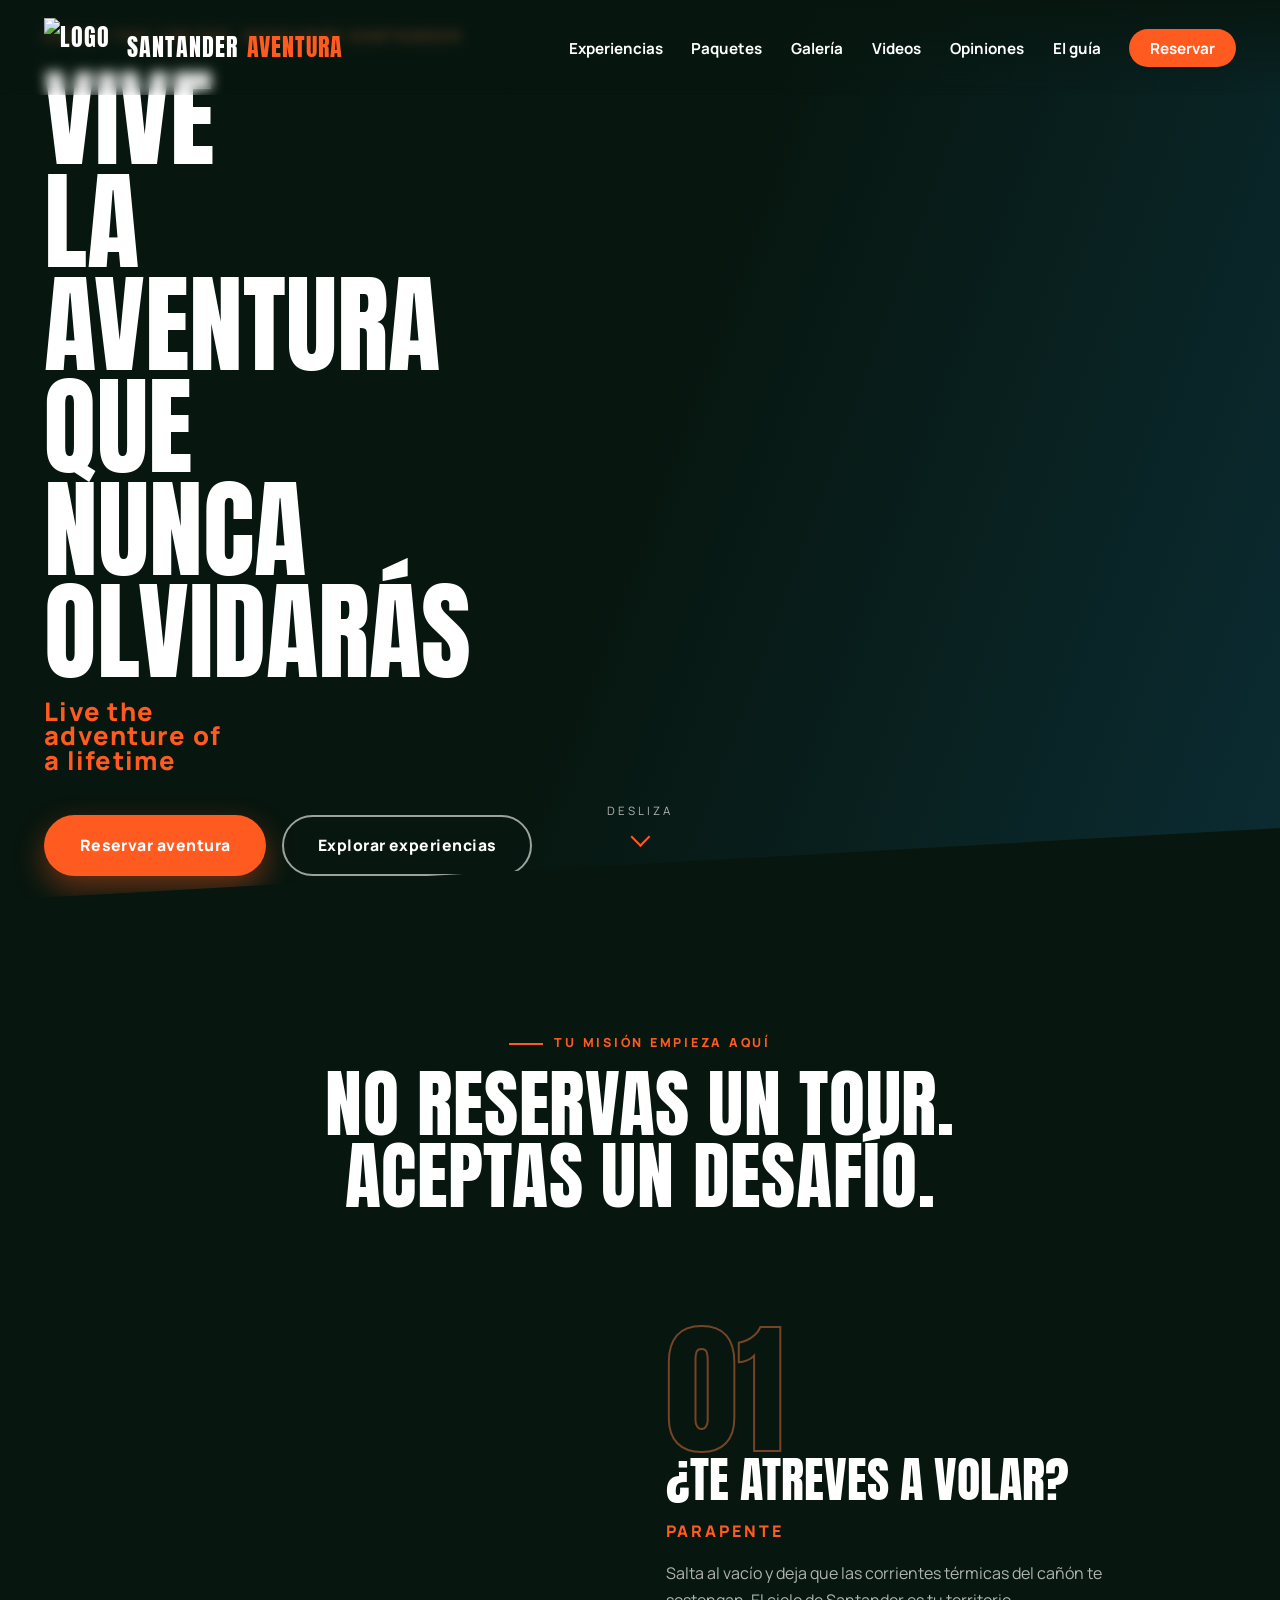
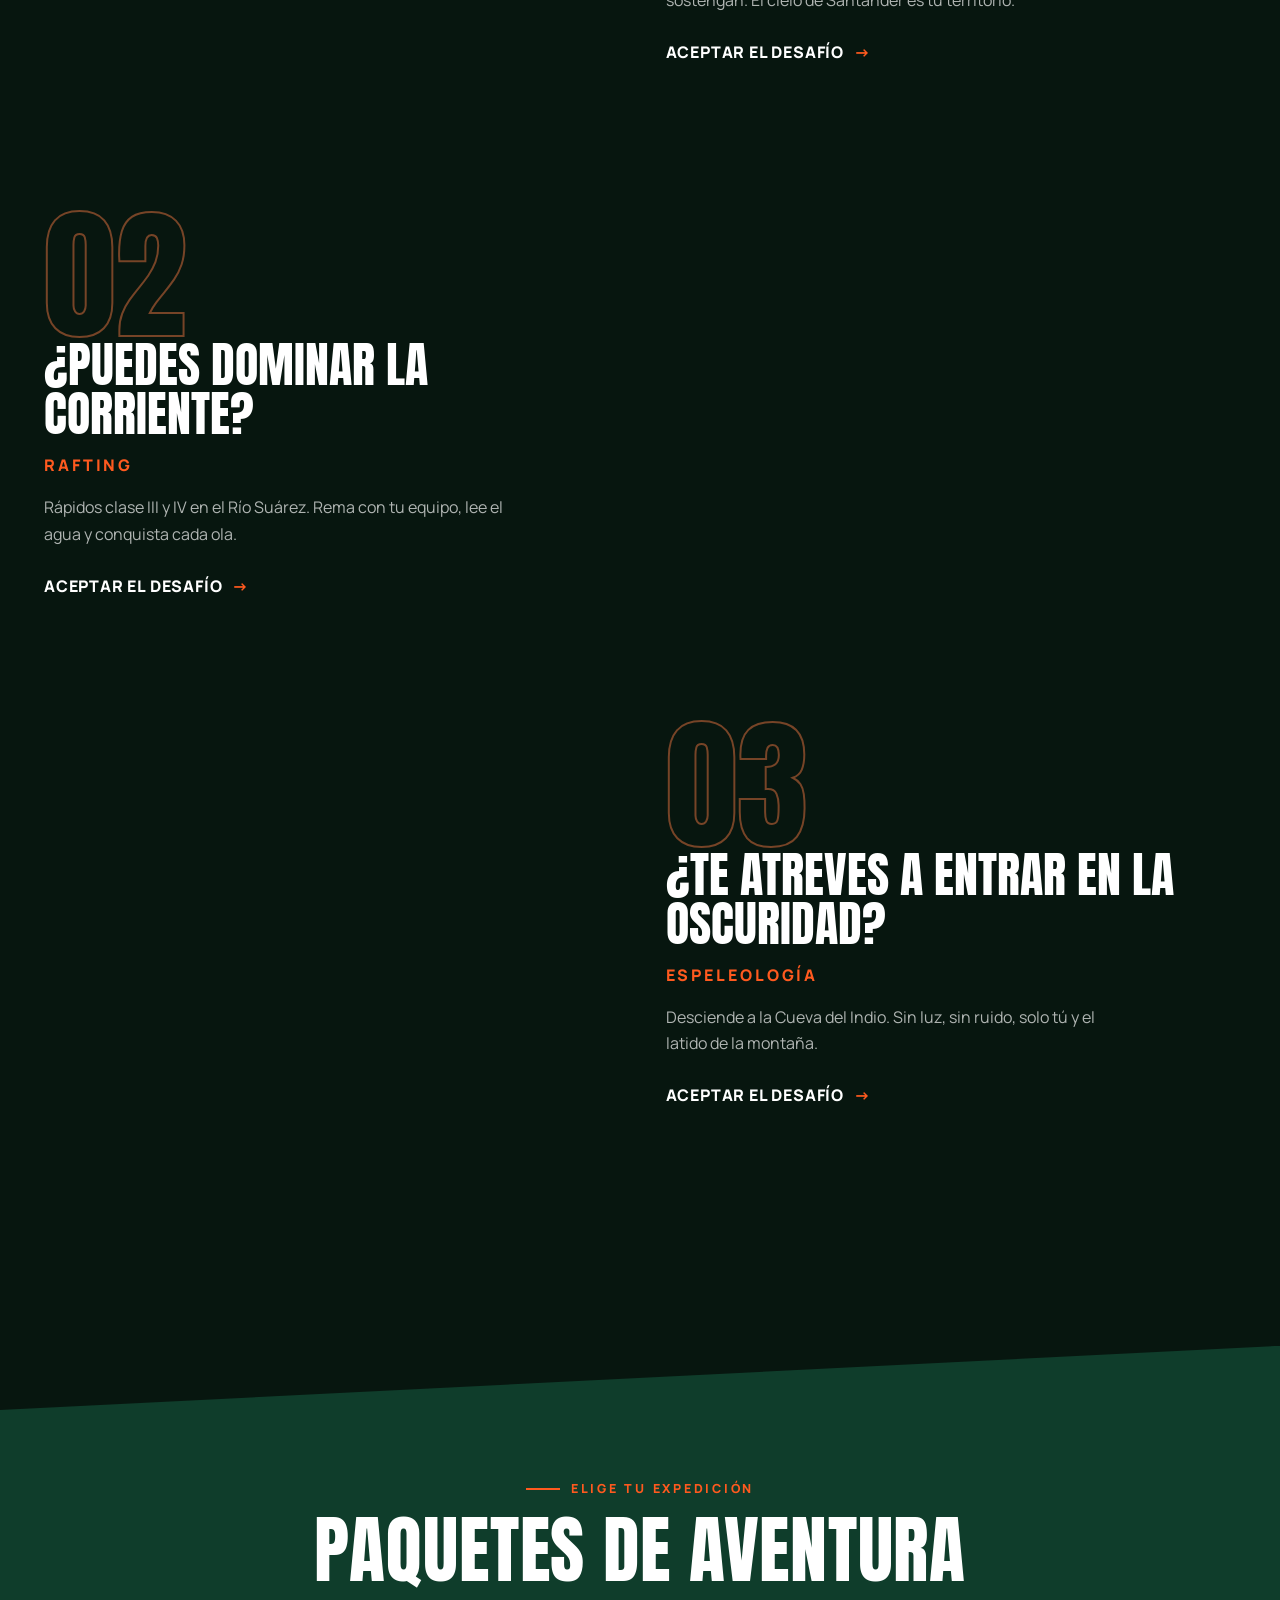
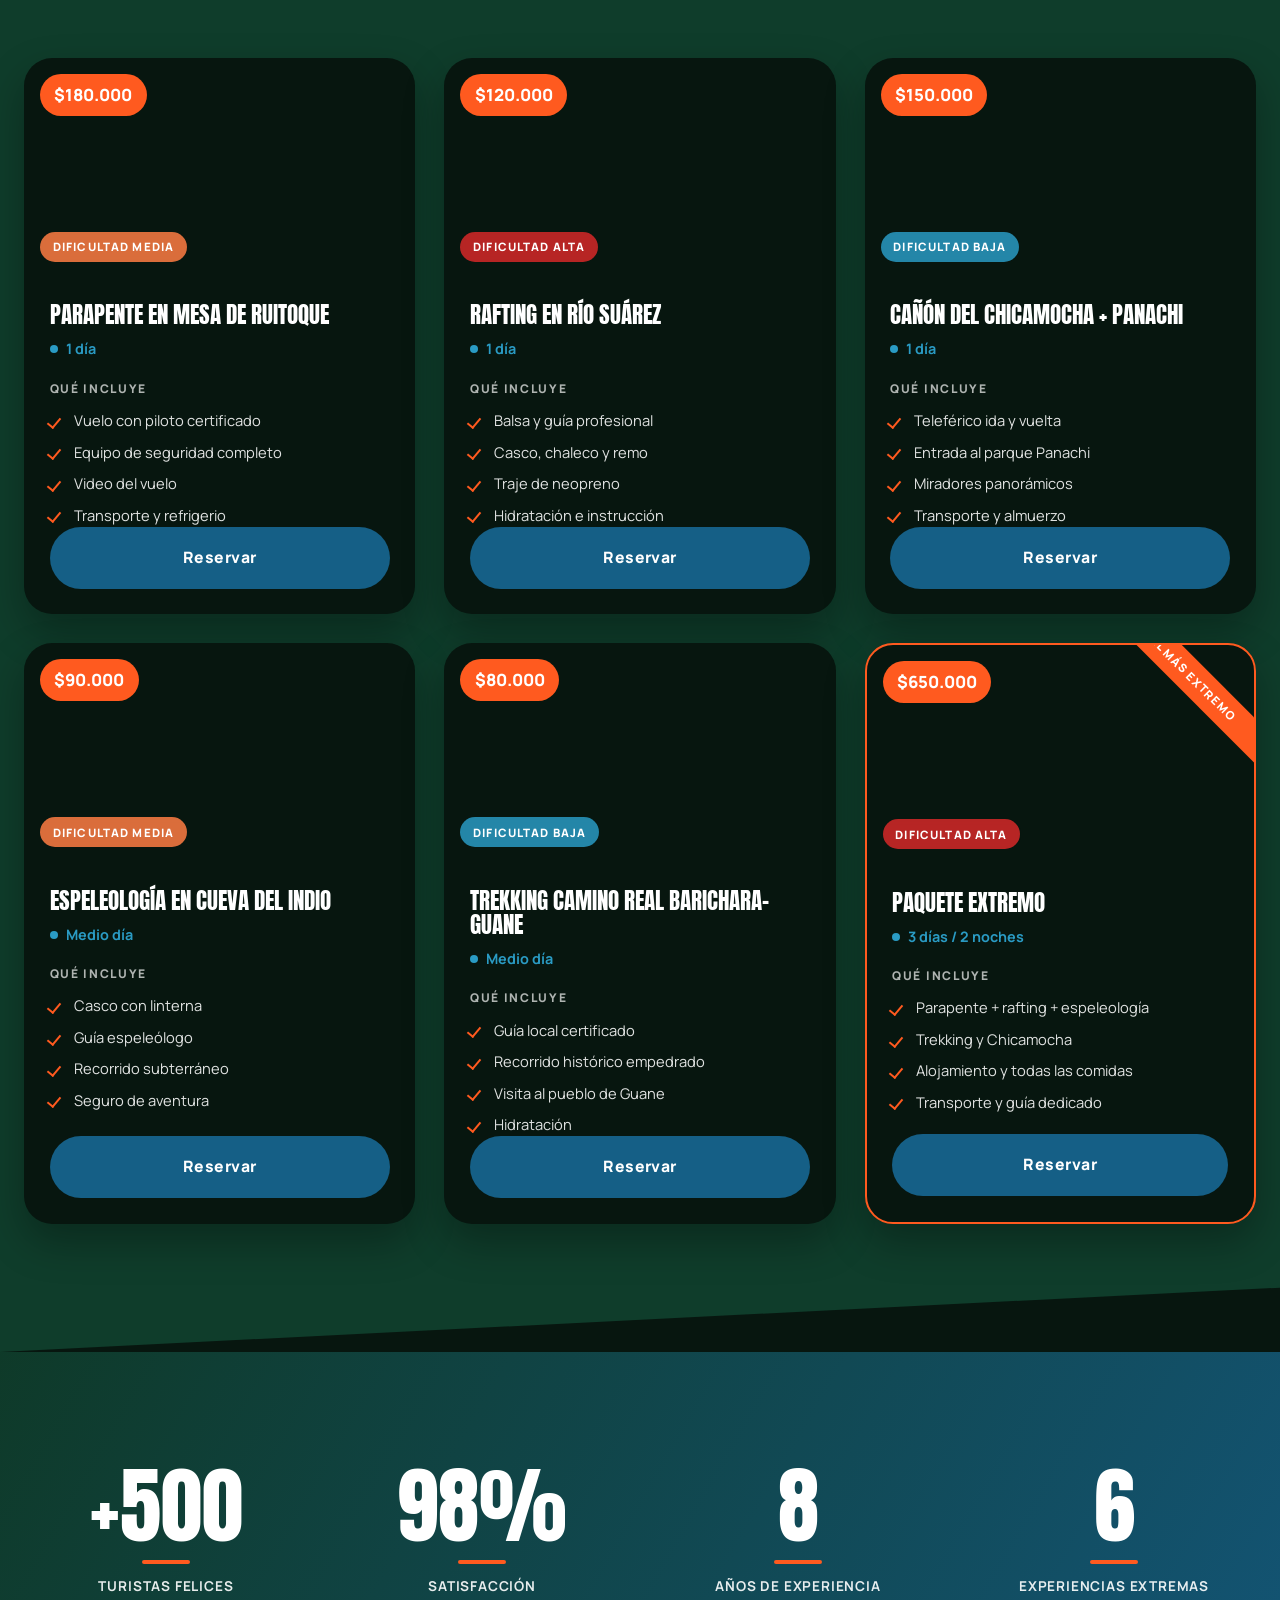
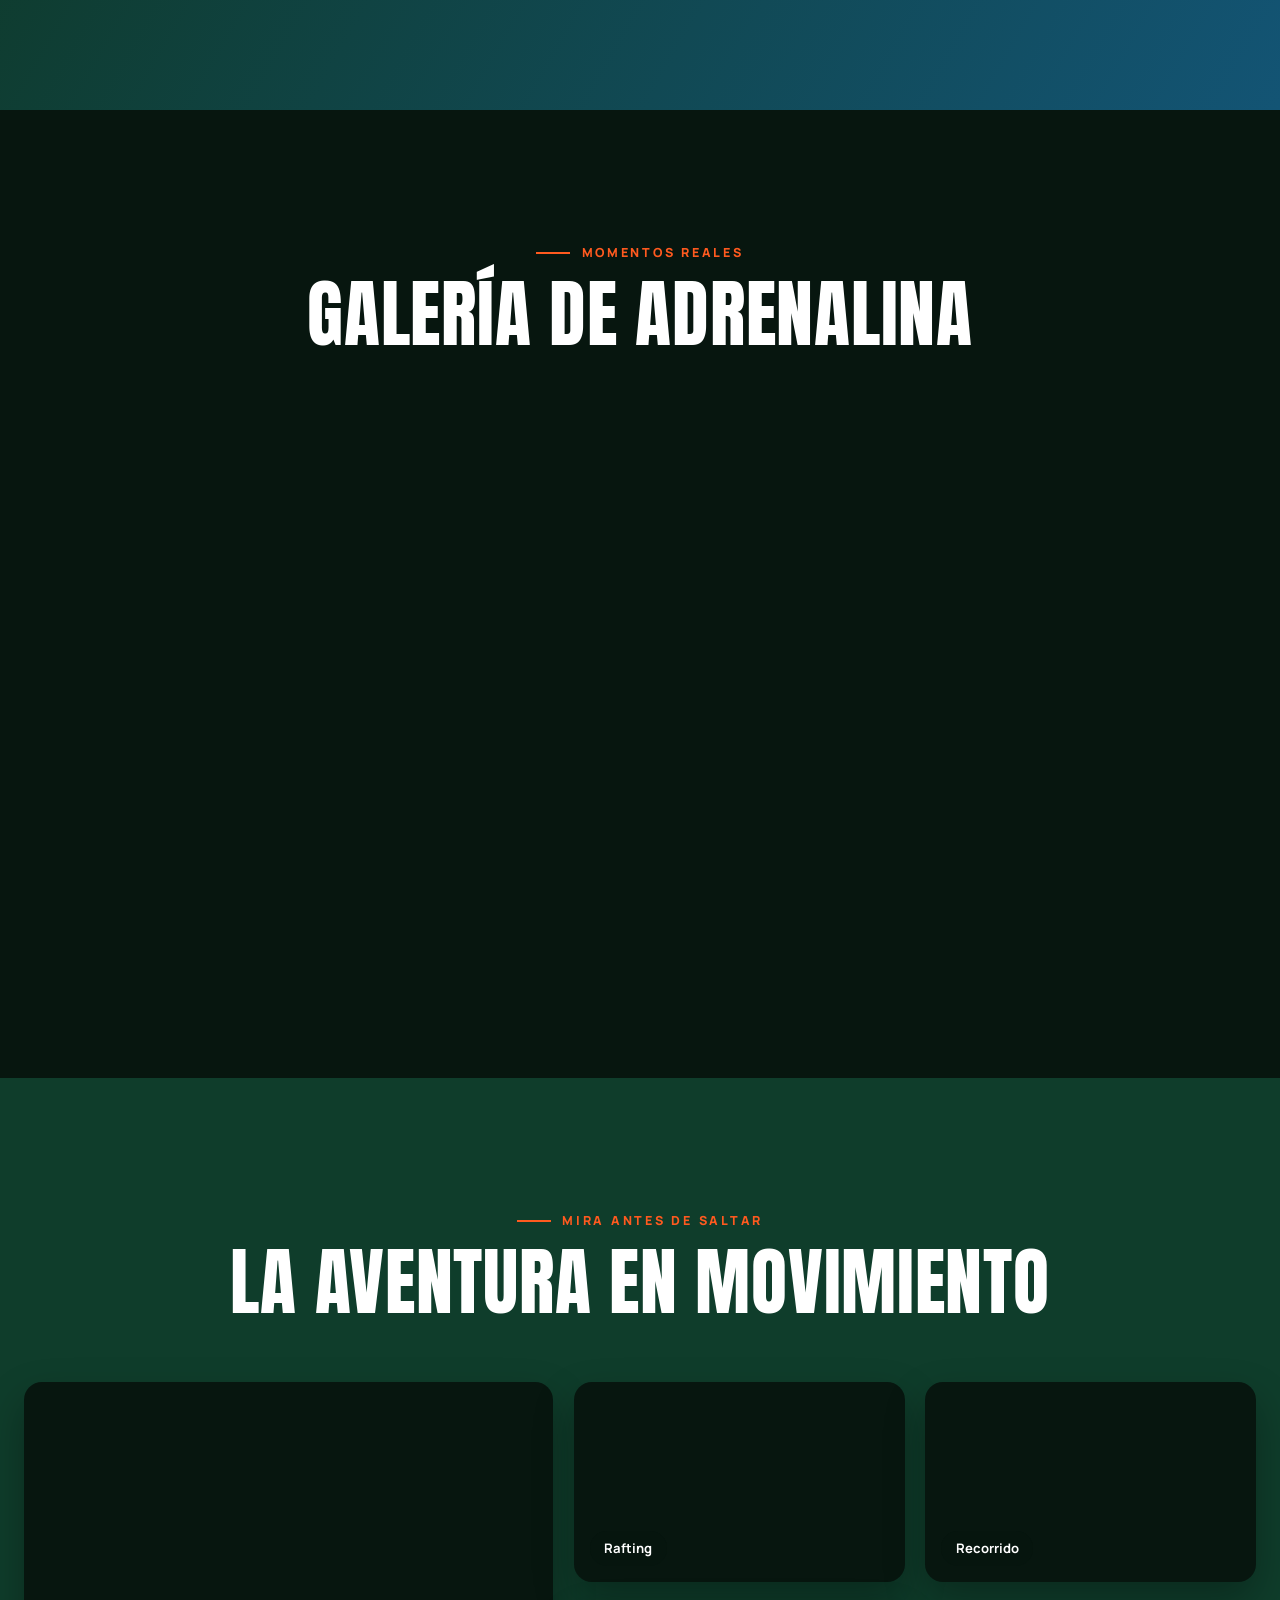
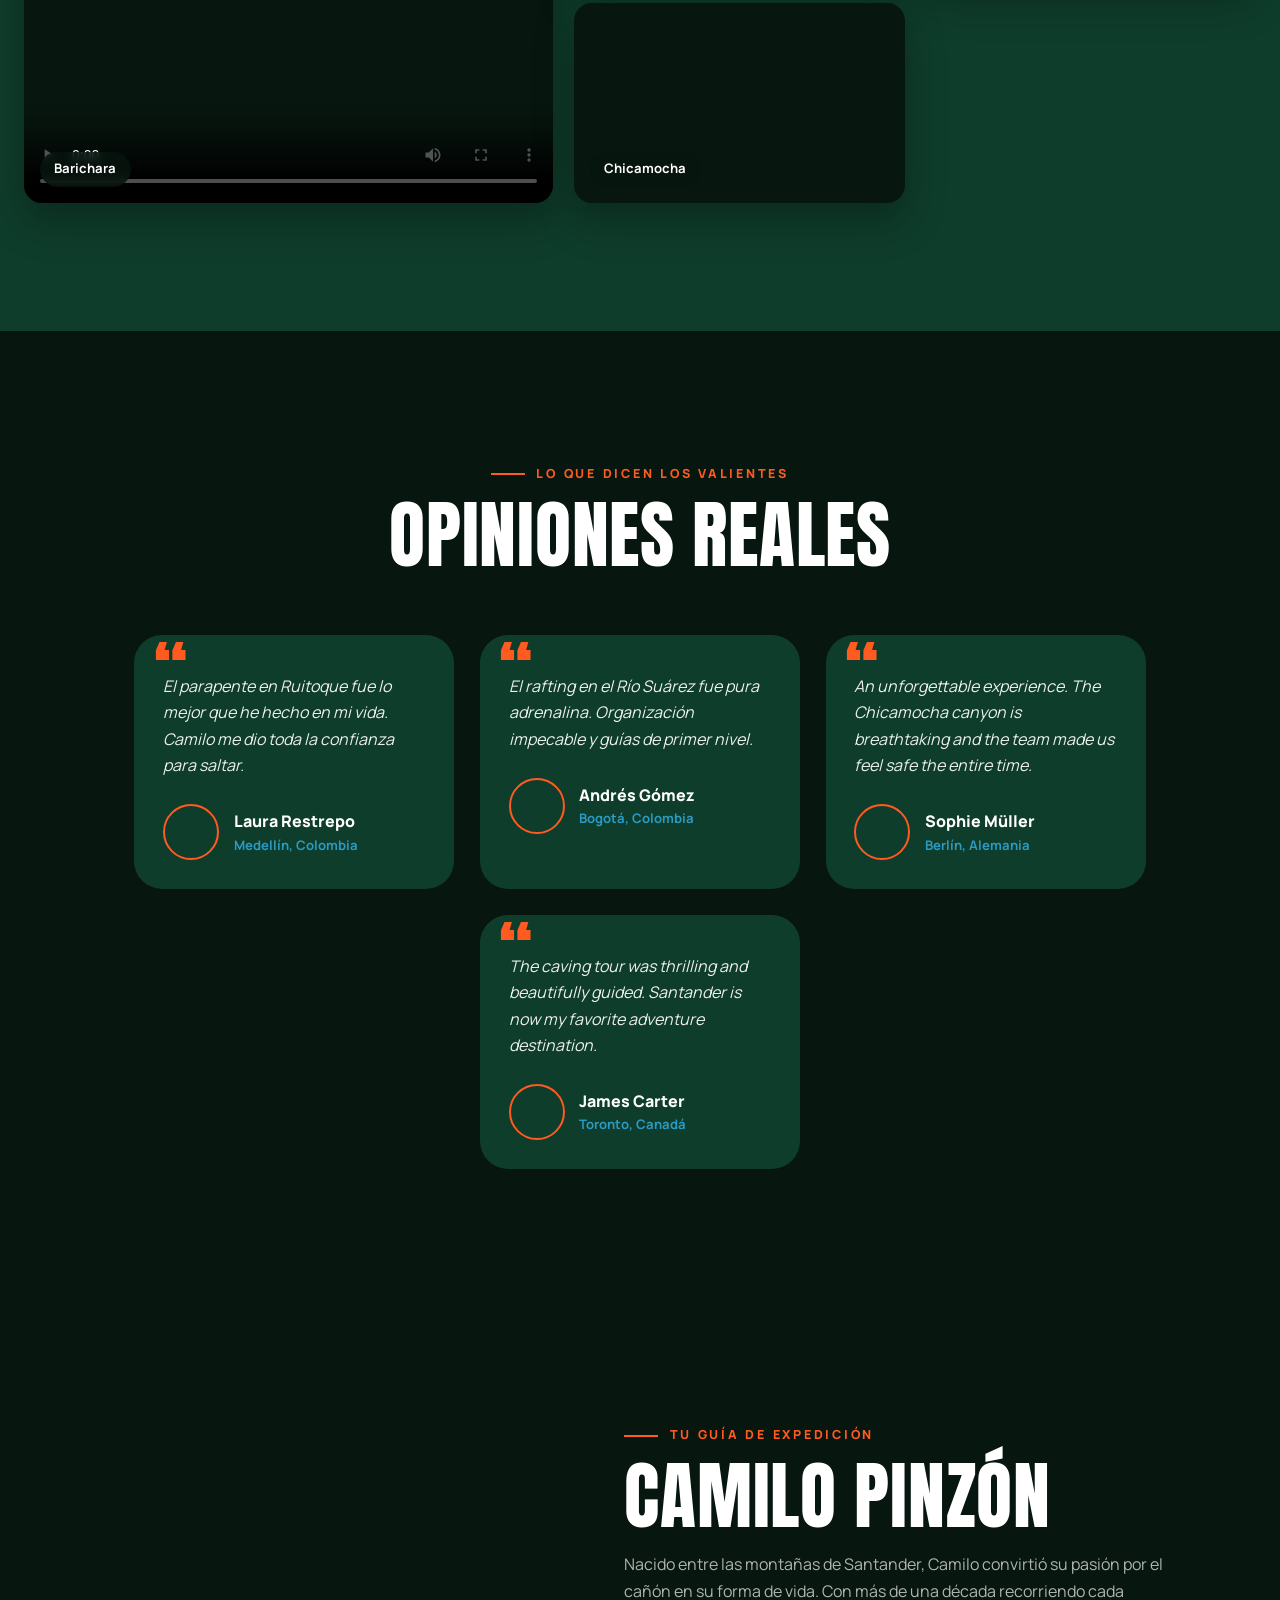
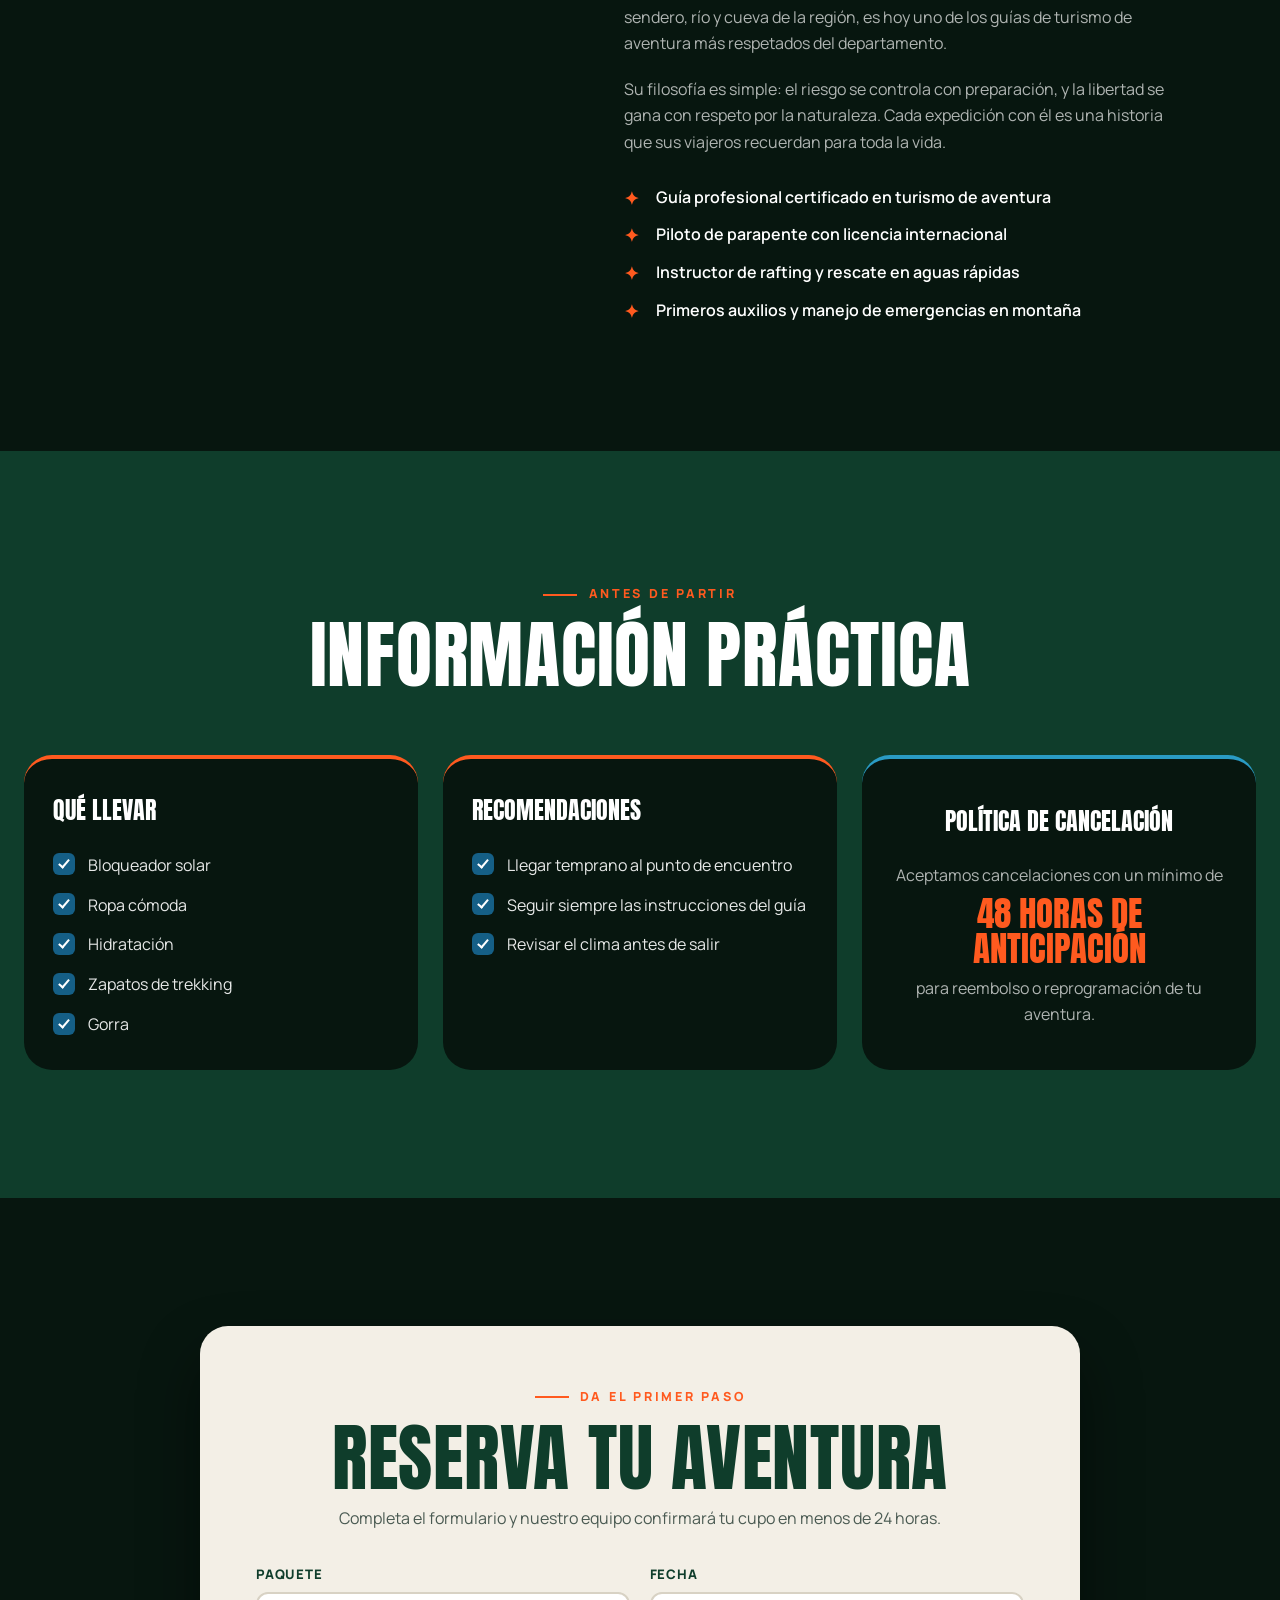
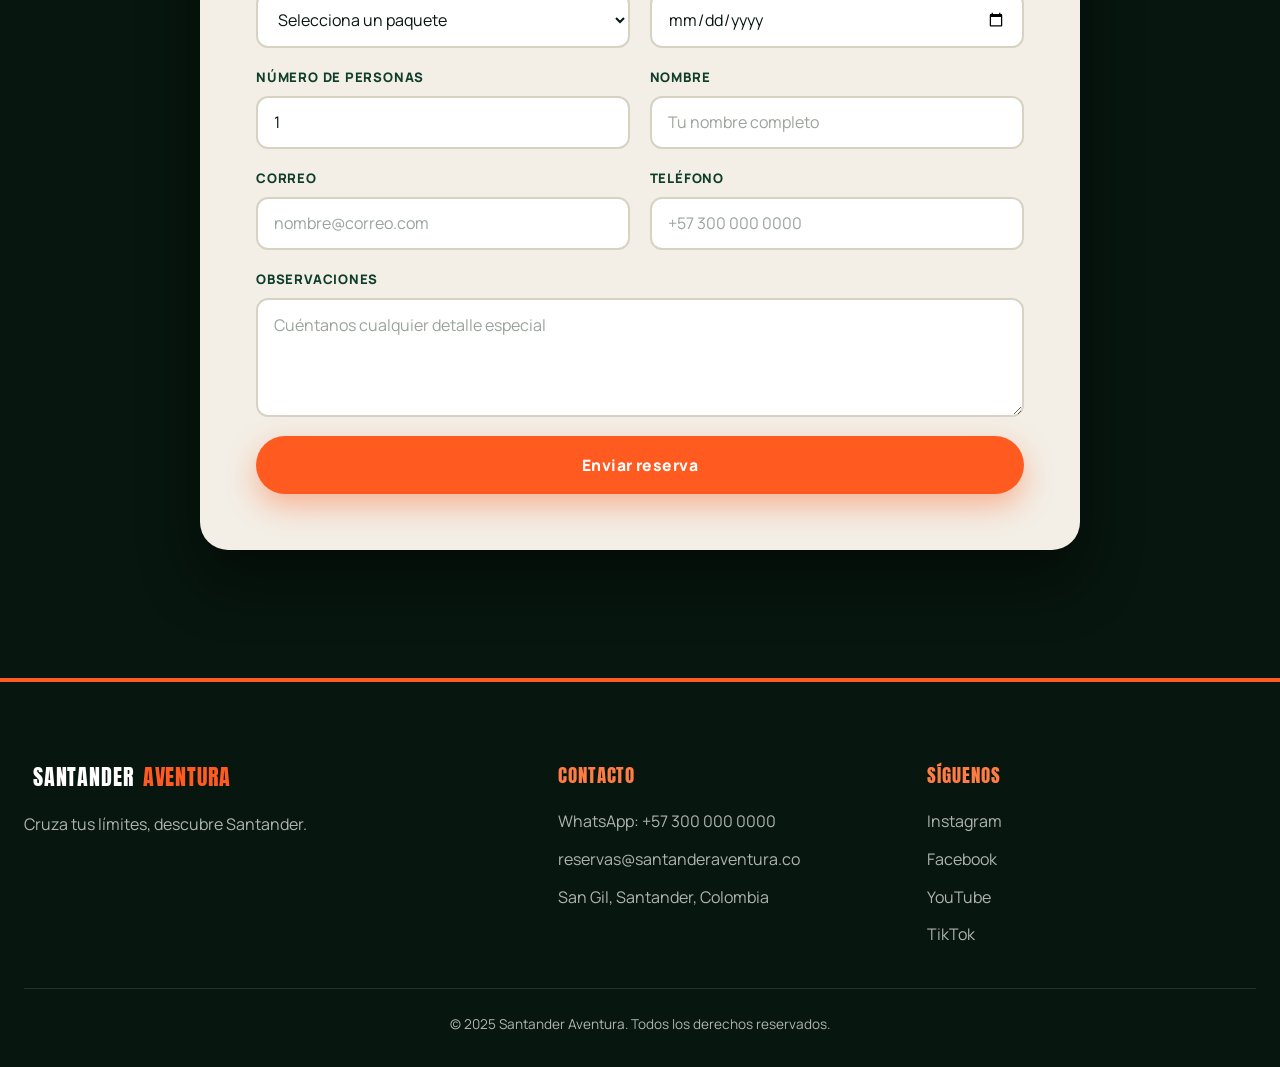
==== index.html @ 07838841 "Add files via upload" ====
<!DOCTYPE html>
<html lang="es">
<head>
  <meta charset="UTF-8">
  <meta name="viewport" content="width=device-width, initial-scale=1.0">
  <meta name="description" content="Santander Aventura: turismo extremo en Santander, Colombia. Parapente, rafting, espeleología, trekking y más. Cruza tus límites, descubre Santander.">
  <title>Santander Aventura — Cruza tus límites, descubre Santander</title>

  <!-- Tipografías: solo 2 familias (Anton para títulos, Manrope para texto) -->
  <link rel="preconnect" href="https://fonts.googleapis.com">
  <link rel="preconnect" href="https://fonts.gstatic.com" crossorigin>
  <link href="https://fonts.googleapis.com/css2?family=Anton&family=Manrope:wght@400;500;700;800&display=swap" rel="stylesheet">

  <!-- Hoja de estilos externa -->
  <link rel="stylesheet" href="estilos.css">
</head>

<body>

  <!-- Enlace de accesibilidad para saltar al contenido -->
  <a class="salto-contenido" href="#inicio">Saltar al contenido</a>

  <!-- ====================== ENCABEZADO / NAVEGACIÓN ====================== -->
  <header class="encabezado">
    <nav class="navegacion" aria-label="Navegación principal">
      <a class="marca" href="#inicio">
        <img src="./imagenes_brief5/logo.png" alt="logo" class="logotipo">
        <span class="marca-icono" aria-hidden="true"></span>
        Santander<strong>Aventura</strong>
      </a>

      <input class="menu-control" id="menu-control" type="checkbox" aria-hidden="true">
      <label class="menu-boton" for="menu-control" aria-hidden="true">
        <span class="menu-linea"></span>
      </label>

      <ul class="menu">
        <li><a href="#experiencias">Experiencias</a></li>
        <li><a href="#paquetes">Paquetes</a></li>
        <li><a href="#galeria">Galería</a></li>
        <li><a href="#videos">Videos</a></li>
        <li><a href="#testimonios">Opiniones</a></li>
        <li><a href="#guia">El guía</a></li>
        <li><a class="menu-reserva" href="#reserva">Reservar</a></li>
      </ul>
    </nav>
  </header>

  <main>

    <!-- ====================== 1. HERO CINEMATOGRÁFICO ====================== -->
    <section class="hero" id="inicio">
      <!-- Imagen de fondo: REEMPLAZAR por vista aérea real del Cañón del Chicamocha -->
      <div class="hero-fondo" role="img" aria-label="Vista aérea del Cañón del Chicamocha"></div>
      <div class="hero-velo"></div>

      <div class="hero-contenido">
        <p class="hero-eslogan">Cruza tus límites, descubre Santander</p>

        <h1 class="hero-titulo">
          <span class="hero-titulo-es">Vive la aventura que nunca olvidarás</span>
          <span class="hero-titulo-en" lang="en">Live the adventure of a lifetime</span>
        </h1>

        <div class="hero-acciones">
          <a class="boton boton-principal" href="#reserva">Reservar aventura</a>
          <a class="boton boton-secundario" href="#experiencias">Explorar experiencias</a>
        </div>
      </div>

      <!-- Indicador para seguir bajando -->
      <a class="hero-indicador" href="#experiencias" aria-label="Desplázate hacia abajo">
        <span class="hero-indicador-texto">Desliza</span>
        <span class="hero-indicador-flecha" aria-hidden="true"></span>
      </a>
    </section>

    <!-- ====================== 2. EXPERIENCIA INMERSIVA (MISIONES) ====================== -->
    <section class="experiencias" id="experiencias" aria-labelledby="titulo-experiencias">
      <div class="experiencias-intro">
        <p class="seccion-etiqueta">Tu misión empieza aquí</p>
        <h2 class="seccion-titulo" id="titulo-experiencias">No reservas un tour. Aceptas un desafío.</h2>
      </div>

      <!-- Misión 1 -->
      <article class="mision mision-izquierda">
        <div class="mision-imagen mision-imagen-uno" role="img" aria-label="Parapentista volando sobre el valle"></div>
        <div class="mision-texto">
          <span class="mision-numero" aria-hidden="true">01</span>
          <p class="mision-pregunta">¿Te atreves a volar?</p>
          <h3 class="mision-actividad">Parapente</h3>
          <p class="mision-detalle">Salta al vacío y deja que las corrientes térmicas del cañón te sostengan. El cielo de Santander es tu territorio.</p>
          <a class="enlace-flecha" href="#paquetes">Aceptar el desafío</a>
        </div>
      </article>

      <!-- Misión 2 -->
      <article class="mision mision-derecha">
        <div class="mision-imagen mision-imagen-dos" role="img" aria-label="Balsa cruzando rápidos en el río"></div>
        <div class="mision-texto">
          <span class="mision-numero" aria-hidden="true">02</span>
          <p class="mision-pregunta">¿Puedes dominar la corriente?</p>
          <h3 class="mision-actividad">Rafting</h3>
          <p class="mision-detalle">Rápidos clase III y IV en el Río Suárez. Rema con tu equipo, lee el agua y conquista cada ola.</p>
          <a class="enlace-flecha" href="#paquetes">Aceptar el desafío</a>
        </div>
      </article>

      <!-- Misión 3 -->
      <article class="mision mision-izquierda">
        <div class="mision-imagen mision-imagen-tres" role="img" aria-label="Explorador dentro de una cueva oscura"></div>
        <div class="mision-texto">
          <span class="mision-numero" aria-hidden="true">03</span>
          <p class="mision-pregunta">¿Te atreves a entrar en la oscuridad?</p>
          <h3 class="mision-actividad">Espeleología</h3>
          <p class="mision-detalle">Desciende a la Cueva del Indio. Sin luz, sin ruido, solo tú y el latido de la montaña.</p>
          <a class="enlace-flecha" href="#paquetes">Aceptar el desafío</a>
        </div>
      </article>
    </section>

    <!-- ====================== 3. PAQUETES TURÍSTICOS ====================== -->
    <section class="paquetes" id="paquetes" aria-labelledby="titulo-paquetes">
      <div class="paquetes-intro">
        <p class="seccion-etiqueta">Elige tu expedición</p>
        <h2 class="seccion-titulo" id="titulo-paquetes">Paquetes de aventura</h2>
      </div>

      <div class="paquetes-rejilla">

        <!-- Paquete 1 -->
        <article class="tarjeta-paquete">
          <div class="tarjeta-imagen tarjeta-imagen-parapente">
            <span class="tarjeta-precio">$180.000</span>
            <span class="tarjeta-dificultad dificultad-media">Dificultad media</span>
          </div>
          <div class="tarjeta-cuerpo">
            <h3 class="tarjeta-titulo">Parapente en Mesa de Ruitoque</h3>
            <p class="tarjeta-duracion"><span class="punto" aria-hidden="true"></span>1 día</p>
            <p class="tarjeta-incluye-titulo">Qué incluye</p>
            <ul class="tarjeta-incluye">
              <li>Vuelo con piloto certificado</li>
              <li>Equipo de seguridad completo</li>
              <li>Video del vuelo</li>
              <li>Transporte y refrigerio</li>
            </ul>
            <a class="boton boton-tarjeta" href="#reserva">Reservar</a>
          </div>
        </article>

        <!-- Paquete 2 -->
        <article class="tarjeta-paquete">
          <div class="tarjeta-imagen tarjeta-imagen-rafting">
            <span class="tarjeta-precio">$120.000</span>
            <span class="tarjeta-dificultad dificultad-alta">Dificultad alta</span>
          </div>
          <div class="tarjeta-cuerpo">
            <h3 class="tarjeta-titulo">Rafting en Río Suárez</h3>
            <p class="tarjeta-duracion"><span class="punto" aria-hidden="true"></span>1 día</p>
            <p class="tarjeta-incluye-titulo">Qué incluye</p>
            <ul class="tarjeta-incluye">
              <li>Balsa y guía profesional</li>
              <li>Casco, chaleco y remo</li>
              <li>Traje de neopreno</li>
              <li>Hidratación e instrucción</li>
            </ul>
            <a class="boton boton-tarjeta" href="#reserva">Reservar</a>
          </div>
        </article>

        <!-- Paquete 3 -->
        <article class="tarjeta-paquete">
          <div class="tarjeta-imagen tarjeta-imagen-chicamocha">
            <span class="tarjeta-precio">$150.000</span>
            <span class="tarjeta-dificultad dificultad-baja">Dificultad baja</span>
          </div>
          <div class="tarjeta-cuerpo">
            <h3 class="tarjeta-titulo">Cañón del Chicamocha + Panachi</h3>
            <p class="tarjeta-duracion"><span class="punto" aria-hidden="true"></span>1 día</p>
            <p class="tarjeta-incluye-titulo">Qué incluye</p>
            <ul class="tarjeta-incluye">
              <li>Teleférico ida y vuelta</li>
              <li>Entrada al parque Panachi</li>
              <li>Miradores panorámicos</li>
              <li>Transporte y almuerzo</li>
            </ul>
            <a class="boton boton-tarjeta" href="#reserva">Reservar</a>
          </div>
        </article>

        <!-- Paquete 4 -->
        <article class="tarjeta-paquete">
          <div class="tarjeta-imagen tarjeta-imagen-espeleologia">
            <span class="tarjeta-precio">$90.000</span>
            <span class="tarjeta-dificultad dificultad-media">Dificultad media</span>
          </div>
          <div class="tarjeta-cuerpo">
            <h3 class="tarjeta-titulo">Espeleología en Cueva del Indio</h3>
            <p class="tarjeta-duracion"><span class="punto" aria-hidden="true"></span>Medio día</p>
            <p class="tarjeta-incluye-titulo">Qué incluye</p>
            <ul class="tarjeta-incluye">
              <li>Casco con linterna</li>
              <li>Guía espeleólogo</li>
              <li>Recorrido subterráneo</li>
              <li>Seguro de aventura</li>
            </ul>
            <a class="boton boton-tarjeta" href="#reserva">Reservar</a>
          </div>
        </article>

        <!-- Paquete 5 -->
        <article class="tarjeta-paquete">
          <div class="tarjeta-imagen tarjeta-imagen-trekking">
            <span class="tarjeta-precio">$80.000</span>
            <span class="tarjeta-dificultad dificultad-baja">Dificultad baja</span>
          </div>
          <div class="tarjeta-cuerpo">
            <h3 class="tarjeta-titulo">Trekking Camino Real Barichara–Guane</h3>
            <p class="tarjeta-duracion"><span class="punto" aria-hidden="true"></span>Medio día</p>
            <p class="tarjeta-incluye-titulo">Qué incluye</p>
            <ul class="tarjeta-incluye">
              <li>Guía local certificado</li>
              <li>Recorrido histórico empedrado</li>
              <li>Visita al pueblo de Guane</li>
              <li>Hidratación</li>
            </ul>
            <a class="boton boton-tarjeta" href="#reserva">Reservar</a>
          </div>
        </article>

        <!-- Paquete 6: destacado -->
        <article class="tarjeta-paquete tarjeta-destacada">
          <span class="cinta-destacada" aria-hidden="true">El más extremo</span>
          <div class="tarjeta-imagen tarjeta-imagen-extremo">
            <span class="tarjeta-precio">$650.000</span>
            <span class="tarjeta-dificultad dificultad-alta">Dificultad alta</span>
          </div>
          <div class="tarjeta-cuerpo">
            <h3 class="tarjeta-titulo">Paquete Extremo</h3>
            <p class="tarjeta-duracion"><span class="punto" aria-hidden="true"></span>3 días / 2 noches</p>
            <p class="tarjeta-incluye-titulo">Qué incluye</p>
            <ul class="tarjeta-incluye">
              <li>Parapente + rafting + espeleología</li>
              <li>Trekking y Chicamocha</li>
              <li>Alojamiento y todas las comidas</li>
              <li>Transporte y guía dedicado</li>
            </ul>
            <a class="boton boton-tarjeta" href="#reserva">Reservar</a>
          </div>
        </article>

      </div>
    </section>

    <!-- ====================== 4. ESTADÍSTICAS ====================== -->
    <section class="estadisticas" aria-labelledby="titulo-estadisticas">
      <div class="estadisticas-velo"></div>
      <h2 class="oculto-visual" id="titulo-estadisticas">Nuestros números</h2>
      <div class="estadisticas-lista">
        <div class="estadistica">
          <span class="estadistica-numero">+500</span>
          <span class="estadistica-etiqueta">Turistas felices</span>
        </div>
        <div class="estadistica">
          <span class="estadistica-numero">98%</span>
          <span class="estadistica-etiqueta">Satisfacción</span>
        </div>
        <div class="estadistica">
          <span class="estadistica-numero">8</span>
          <span class="estadistica-etiqueta">Años de experiencia</span>
        </div>
        <div class="estadistica">
          <span class="estadistica-numero">6</span>
          <span class="estadistica-etiqueta">Experiencias extremas</span>
        </div>
      </div>
    </section>

    <!-- ====================== 5. GALERÍA DE EXPERIENCIAS ====================== -->
    <section class="galeria-aventuras" id="galeria" aria-labelledby="titulo-galeria">
      <div class="galeria-intro">
        <p class="seccion-etiqueta">Momentos reales</p>
        <h2 class="seccion-titulo" id="titulo-galeria">Galería de adrenalina</h2>
      </div>

      <div class="galeria-collage">
        <figure class="galeria-elemento galeria-uno">
          <div class="galeria-imagen galeria-img-parapente" role="img" aria-label="Parapente sobre la montaña"></div>
          <figcaption>Parapente</figcaption>
        </figure>
        <figure class="galeria-elemento galeria-dos">
          <div class="galeria-imagen galeria-img-rafting" role="img" aria-label="Rafting en el río"></div>
          <figcaption>Rafting</figcaption>
        </figure>
        <figure class="galeria-elemento galeria-tres">
          <div class="galeria-imagen galeria-img-chicamocha" role="img" aria-label="Cañón del Chicamocha"></div>
          <figcaption>Chicamocha</figcaption>
        </figure>
        <figure class="galeria-elemento galeria-cuatro">
          <div class="galeria-imagen galeria-img-senderismo" role="img" aria-label="Senderismo en el Camino Real"></div>
          <figcaption>Senderismo</figcaption>
        </figure>
        <figure class="galeria-elemento galeria-cinco">
          <div class="galeria-imagen galeria-img-cueva" role="img" aria-label="Interior de la Cueva del Indio"></div>
          <figcaption>Cueva del Indio</figcaption>
        </figure>
        <figure class="galeria-elemento galeria-seis">
          <div class="galeria-imagen galeria-img-campamento" role="img" aria-label="Campamento bajo las estrellas"></div>
          <figcaption>Campamentos</figcaption>
        </figure>
      </div>
    </section>

    <!-- ====================== 6. SECCIÓN DE VIDEOS ====================== -->
    <section class="videos" id="videos" aria-labelledby="titulo-videos">
      <div class="videos-intro">
        <p class="seccion-etiqueta">Mira antes de saltar</p>
        <h2 class="seccion-titulo" id="titulo-videos">La aventura en movimiento</h2>
      </div>

      <div class="videos-rejilla">
        <!-- Video 1: parapente CON audio (controles visibles) -->
        <figure class="video-elemento video-destacado">
          <video class="video-marco" controls preload="metadata"
                 poster="./imagenes_brief5/barichara.jpg">
            <!-- REEMPLAZAR por el archivo de video real -->
            <source src="./videos/barichara.mp4" type="video/mp4">
            Tu navegador no admite video HTML5.
          </video>
          <figcaption>Barichara </figcaption>
        </figure>

        <!-- Video 2: rafting SIN audio (silenciado, reproducción automática) -->
        <figure class="video-elemento">
          <video class="video-marco" autoplay muted loop playsinline preload="metadata"
                 poster="./imagenes_brief5/rafting 2.png">
            <source src="./videos/rafting.mp4" type="video/mp4">
            Tu navegador no admite video HTML5.
          </video>
          <figcaption>Rafting </figcaption>
        </figure>

        <!-- Video 3: trekking SIN audio -->
        <figure class="video-elemento">
          <video class="video-marco" autoplay muted loop playsinline preload="metadata"
                 poster="./imagenes_brief5/EntradaCaminoBarichara-Guane.jpg">
            <source src="./videos/recorrido.mp4" type="video/mp4">
            Tu navegador no admite video HTML5.
          </video>
          <figcaption>Recorrido </figcaption>
        </figure>

        <!-- Video 4: chicamocha SIN audio -->
        <figure class="video-elemento">
          <video class="video-marco" autoplay muted loop playsinline preload="metadata"
                 poster="./imagenes_brief5/Chicamocha.jpg">
            <source src="./videos/chicamocha.mp4" type="video/mp4">
            Tu navegador no admite video HTML5.
          </video>
          <figcaption>Chicamocha </figcaption>
        </figure>
      </div>
    </section>

    <!-- ====================== 7. TESTIMONIOS ====================== -->
    <section class="testimonios" id="testimonios" aria-labelledby="titulo-testimonios">
      <div class="testimonios-intro">
        <p class="seccion-etiqueta">Lo que dicen los valientes</p>
        <h2 class="seccion-titulo" id="titulo-testimonios">Opiniones reales</h2>
      </div>

      <div class="testimonios-lista">
        <article class="tarjeta-testimonio">
          <p class="testimonio-comentario">El parapente en Ruitoque fue lo mejor que he hecho en mi vida. Camilo me dio toda la confianza para saltar.</p>
          <div class="testimonio-autor">
            <div class="testimonio-foto testimonio-foto-uno" role="img" aria-label="Foto de Laura Restrepo"></div>
            <div>
              <p class="testimonio-nombre">Laura Restrepo</p>
              <p class="testimonio-lugar">Medellín, Colombia</p>
            </div>
          </div>
        </article>

        <article class="tarjeta-testimonio">
          <p class="testimonio-comentario">El rafting en el Río Suárez fue pura adrenalina. Organización impecable y guías de primer nivel.</p>
          <div class="testimonio-autor">
            <div class="testimonio-foto testimonio-foto-dos" role="img" aria-label="Foto de Andrés Gómez"></div>
            <div>
              <p class="testimonio-nombre">Andrés Gómez</p>
              <p class="testimonio-lugar">Bogotá, Colombia</p>
            </div>
          </div>
        </article>

        <article class="tarjeta-testimonio">
          <p class="testimonio-comentario">An unforgettable experience. The Chicamocha canyon is breathtaking and the team made us feel safe the entire time.</p>
          <div class="testimonio-autor">
            <div class="testimonio-foto testimonio-foto-tres" role="img" aria-label="Foto de Sophie Müller"></div>
            <div>
              <p class="testimonio-nombre">Sophie Müller</p>
              <p class="testimonio-lugar">Berlín, Alemania</p>
            </div>
          </div>
        </article>

        <article class="tarjeta-testimonio">
          <p class="testimonio-comentario">The caving tour was thrilling and beautifully guided. Santander is now my favorite adventure destination.</p>
          <div class="testimonio-autor">
            <div class="testimonio-foto testimonio-foto-cuatro" role="img" aria-label="Foto de James Carter"></div>
            <div>
              <p class="testimonio-nombre">James Carter</p>
              <p class="testimonio-lugar">Toronto, Canadá</p>
            </div>
          </div>
        </article>
      </div>
    </section>

    <!-- ====================== 8. SOBRE EL GUÍA ====================== -->
    <section class="guia" id="guia" aria-labelledby="titulo-guia">
      <div class="guia-foto" role="img" aria-label="Fotografía profesional de Camilo Pinzón, guía de aventura"></div>

      <div class="guia-texto">
        <p class="seccion-etiqueta">Tu guía de expedición</p>
        <h2 class="seccion-titulo" id="titulo-guia">Camilo Pinzón</h2>
        <p class="guia-descripcion">
          Nacido entre las montañas de Santander, Camilo convirtió su pasión por el cañón en su forma de vida.
          Con más de una década recorriendo cada sendero, río y cueva de la región, es hoy uno de los
          guías de turismo de aventura más respetados del departamento.
        </p>
        <p class="guia-descripcion">
          Su filosofía es simple: el riesgo se controla con preparación, y la libertad se gana con respeto por la naturaleza.
          Cada expedición con él es una historia que sus viajeros recuerdan para toda la vida.
        </p>

        <ul class="guia-certificaciones">
          <li>Guía profesional certificado en turismo de aventura</li>
          <li>Piloto de parapente con licencia internacional</li>
          <li>Instructor de rafting y rescate en aguas rápidas</li>
          <li>Primeros auxilios y manejo de emergencias en montaña</li>
        </ul>
      </div>
    </section>

    <!-- ====================== 9. INFORMACIÓN PRÁCTICA ====================== -->
    <section class="informacion-practica" aria-labelledby="titulo-info">
      <div class="info-intro">
        <p class="seccion-etiqueta">Antes de partir</p>
        <h2 class="seccion-titulo" id="titulo-info">Información práctica</h2>
      </div>

      <div class="info-rejilla">
        <article class="info-bloque">
          <h3 class="info-titulo">Qué llevar</h3>
          <ul class="lista-chequeo">
            <li>Bloqueador solar</li>
            <li>Ropa cómoda</li>
            <li>Hidratación</li>
            <li>Zapatos de trekking</li>
            <li>Gorra</li>
          </ul>
        </article>

        <article class="info-bloque">
          <h3 class="info-titulo">Recomendaciones</h3>
          <ul class="lista-chequeo">
            <li>Llegar temprano al punto de encuentro</li>
            <li>Seguir siempre las instrucciones del guía</li>
            <li>Revisar el clima antes de salir</li>
          </ul>
        </article>

        <article class="info-bloque info-bloque-aviso">
          <h3 class="info-titulo">Política de cancelación</h3>
          <p class="info-aviso">Aceptamos cancelaciones con un mínimo de</p>
          <p class="info-aviso-destacado">48 horas de anticipación</p>
          <p class="info-aviso">para reembolso o reprogramación de tu aventura.</p>
        </article>
      </div>
    </section>

    <!-- ====================== 10. FORMULARIO DE RESERVA ====================== -->
    <section class="reserva" id="reserva" aria-labelledby="titulo-reserva">
      <div class="reserva-marco">
        <div class="reserva-intro">
          <p class="seccion-etiqueta">Da el primer paso</p>
          <h2 class="seccion-titulo" id="titulo-reserva">Reserva tu aventura</h2>
          <p class="reserva-texto">Completa el formulario y nuestro equipo confirmará tu cupo en menos de 24 horas.</p>
        </div>

        <!-- action por correo: sin JS. REEMPLAZAR por el endpoint/correo real -->
        <form class="formulario-reserva" action="mailto:reservas@santanderaventura.co" method="post" enctype="text/plain">
          <div class="campo">
            <label for="paquete">Paquete</label>
            <select id="paquete" name="paquete" required>
              <option value="" selected disabled>Selecciona un paquete</option>
              <option>Parapente en Mesa de Ruitoque</option>
              <option>Rafting en Río Suárez</option>
              <option>Cañón del Chicamocha + Panachi</option>
              <option>Espeleología en Cueva del Indio</option>
              <option>Trekking Camino Real Barichara–Guane</option>
              <option>Paquete Extremo</option>
            </select>
          </div>

          <div class="campo">
            <label for="fecha">Fecha</label>
            <input id="fecha" name="fecha" type="date" required>
          </div>

          <div class="campo">
            <label for="personas">Número de personas</label>
            <input id="personas" name="personas" type="number" min="1" max="20" value="1" required>
          </div>

          <div class="campo">
            <label for="nombre">Nombre</label>
            <input id="nombre" name="nombre" type="text" placeholder="Tu nombre completo" required>
          </div>

          <div class="campo">
            <label for="correo">Correo</label>
            <input id="correo" name="correo" type="email" placeholder="nombre@correo.com" required>
          </div>

          <div class="campo">
            <label for="telefono">Teléfono</label>
            <input id="telefono" name="telefono" type="tel" placeholder="+57 300 000 0000" required>
          </div>

          <div class="campo campo-ancho">
            <label for="observaciones">Observaciones</label>
            <textarea id="observaciones" name="observaciones" rows="4" placeholder="Cuéntanos cualquier detalle especial"></textarea>
          </div>

          <div class="campo campo-ancho">
            <button class="boton boton-principal boton-enviar" type="submit">Enviar reserva</button>
          </div>
        </form>
      </div>
    </section>

  </main>

  <!-- ====================== 11. FOOTER ====================== -->
  <footer class="pie" aria-labelledby="titulo-pie">
    <h2 class="oculto-visual" id="titulo-pie">Información de contacto</h2>
    <div class="pie-contenido">

      <div class="pie-marca">
        <a class="marca marca-pie" href="#inicio">
          <span class="marca-icono" aria-hidden="true"></span>
          Santander<strong>Aventura</strong>
        </a>
        <p class="pie-eslogan">Cruza tus límites, descubre Santander.</p>
      </div>

      <div class="pie-columna">
        <h3 class="pie-titulo">Contacto</h3>
        <ul class="pie-lista">
          <li><a href="https://wa.me/573000000000">WhatsApp: +57 300 000 0000</a></li>
          <li><a href="mailto:reservas@santanderaventura.co">reservas@santanderaventura.co</a></li>
          <li class="pie-ubicacion">San Gil, Santander, Colombia</li>
        </ul>
      </div>

      <div class="pie-columna">
        <h3 class="pie-titulo">Síguenos</h3>
        <ul class="pie-redes">
          <li><a href="#" aria-label="Instagram">Instagram</a></li>
          <li><a href="#" aria-label="Facebook">Facebook</a></li>
          <li><a href="#" aria-label="YouTube">YouTube</a></li>
          <li><a href="#" aria-label="TikTok">TikTok</a></li>
        </ul>
      </div>

    </div>

    <p class="pie-derechos">© 2025 Santander Aventura. Todos los derechos reservados.</p>
  </footer>

</body>
</html>
---- estilos.css ----
/* ===================================================================
   SANTANDER AVENTURA — HOJA DE ESTILOS
   Turismo extremo en Santander, Colombia
   CSS puro · Sin frameworks · Sin JavaScript
   -------------------------------------------------------------------
   NOTA SOBRE IMÁGENES Y VIDEOS:
   Las fotografías usan un servicio de marcadores de posición
   (picsum.photos). REEMPLAZA cada URL por fotos reales de Santander
   y los archivos de video por los tuyos dentro de la carpeta /videos.
=================================================================== */


/* ===================================================================
   1. VARIABLES GLOBALES
=================================================================== */
:root {
  /* Paleta */
  --verde-montana: #0f3d2b;       /* verde montaña profundo */
  --verde-oscuro: #07160f;        /* fondo casi negro verdoso */
  --verde-medio: #12533a;
  --naranja-energia: #ff5a1f;     /* naranja energía */
  --naranja-claro: #ff7d44;
  --azul-canon: #155f86;          /* azul cañón y río */
  --azul-rio: #2a9bc4;
  --blanco: #ffffff;
  --blanco-hueso: #f3efe6;
  --gris-niebla: rgba(255, 255, 255, 0.68);

  /* Tipografía (solo 2 familias) */
  --tipo-titulo: 'Anton', sans-serif;
  --tipo-texto: 'Manrope', sans-serif;

  /* Medidas y ritmo */
  --ancho-maximo: 1240px;
  --radio: 18px;
  --radio-grande: 28px;
  --espacio-seccion: clamp(4rem, 10vw, 9rem);
  --transicion: 0.45s cubic-bezier(0.16, 1, 0.3, 1);
  --sombra-fuerte: 0 30px 60px rgba(0, 0, 0, 0.45);
  --sombra-suave: 0 18px 40px rgba(0, 0, 0, 0.3);
}


/* ===================================================================
   2. RESET Y BASE
=================================================================== */
*,
*::before,
*::after {
  margin: 0;
  padding: 0;
  box-sizing: border-box;
}

html {
  scroll-behavior: smooth;
  scroll-padding-top: 90px; /* compensa el encabezado fijo al saltar */
}

body {
  font-family: var(--tipo-texto);
  background-color: var(--verde-oscuro);
  color: var(--blanco);
  line-height: 1.65;
  overflow-x: hidden;
  -webkit-font-smoothing: antialiased;
}

.logotipo {
  /* Al usar em, el tamaño del logo escalará proporcionalmente si cambias el tamaño del texto */
  height: 2.5em; 
  width: auto; /* Mantiene la proporción circular sin deformar */
  object-fit: contain;
}

img,
video {
  display: block;
  max-width: 100%;
}

a {
  color: inherit;
  text-decoration: none;
}

ul {
  list-style: none;
}


/* ===================================================================
   3. UTILIDADES Y TÍTULOS DE SECCIÓN
=================================================================== */

/* Texto solo para lectores de pantalla */
.oculto-visual {
  position: absolute;
  width: 1px;
  height: 1px;
  overflow: hidden;
  clip: rect(0 0 0 0);
  white-space: nowrap;
}

/* Enlace para saltar al contenido (accesibilidad) */
.salto-contenido {
  position: absolute;
  left: -999px;
  top: 0;
  z-index: 999;
  background: var(--naranja-energia);
  color: var(--blanco);
  padding: 0.8rem 1.4rem;
  font-weight: 700;
}
.salto-contenido:focus {
  left: 1rem;
  top: 1rem;
}

.seccion-etiqueta {
  display: inline-block;
  font-weight: 800;
  letter-spacing: 0.22em;
  text-transform: uppercase;
  font-size: 0.78rem;
  color: var(--naranja-energia);
  margin-bottom: 0.9rem;
}
/* Línea decorativa antes de la etiqueta (pseudo-elemento) */
.seccion-etiqueta::before {
  content: "";
  display: inline-block;
  width: 34px;
  height: 2px;
  background: var(--naranja-energia);
  vertical-align: middle;
  margin-right: 0.7rem;
}

.seccion-titulo {
  font-family: var(--tipo-titulo);
  font-weight: 400;
  font-size: clamp(2.4rem, 6vw, 4.6rem);
  line-height: 0.98;
  letter-spacing: 0.01em;
  text-transform: uppercase;
}


/* ===================================================================
   4. BOTONES
=================================================================== */
.boton {
  display: inline-block;
  font-family: var(--tipo-texto);
  font-weight: 800;
  font-size: 0.98rem;
  letter-spacing: 0.03em;
  padding: 1rem 2.1rem;
  border: 2px solid transparent;
  border-radius: 100px;
  cursor: pointer;
  transition: transform var(--transicion), background var(--transicion),
              color var(--transicion), box-shadow var(--transicion);
  position: relative;
  overflow: hidden;
}

/* Brillo que cruza el botón en hover (pseudo-elemento) */
.boton::after {
  content: "";
  position: absolute;
  top: 0;
  left: -120%;
  width: 60%;
  height: 100%;
  background: linear-gradient(120deg, transparent, rgba(255, 255, 255, 0.4), transparent);
  transform: skewX(-20deg);
  transition: left 0.6s ease;
}
.boton:hover::after {
  left: 130%;
}

.boton-principal {
  background: var(--naranja-energia);
  color: var(--blanco);
  box-shadow: 0 12px 30px rgba(255, 90, 31, 0.4);
}
.boton-principal:hover,
.boton-principal:focus {
  background: var(--naranja-claro);
  transform: translateY(-4px);
  box-shadow: 0 18px 40px rgba(255, 90, 31, 0.55);
}

.boton-secundario {
  background: transparent;
  color: var(--blanco);
  border-color: rgba(255, 255, 255, 0.6);
}
.boton-secundario:hover,
.boton-secundario:focus {
  background: var(--blanco);
  color: var(--verde-oscuro);
  transform: translateY(-4px);
}

.boton-tarjeta {
  background: var(--azul-canon);
  color: var(--blanco);
  width: 100%;
  text-align: center;
  margin-top: 1.4rem;
}
.boton-tarjeta:hover,
.boton-tarjeta:focus {
  background: var(--naranja-energia);
  transform: translateY(-3px);
}

.boton-enviar {
  width: 100%;
}


/* ===================================================================
   5. ENCABEZADO Y NAVEGACIÓN (Flexbox + truco de checkbox sin JS)
=================================================================== */
.encabezado {
  position: fixed;
  top: 0;
  left: 0;
  width: 100%;
  z-index: 100;
  background: linear-gradient(to bottom, rgba(7, 22, 15, 0.92), rgba(7, 22, 15, 0));
  backdrop-filter: blur(6px);
}

.navegacion {
  max-width: var(--ancho-maximo);
  margin: 0 auto;
  padding: 1.1rem 1.5rem;
  display: flex;               /* FLEXBOX */
  align-items: center;
  justify-content: space-between;
  gap: 1rem;
}

.marca {
  font-family: var(--tipo-titulo);
  font-size: 1.5rem;
  letter-spacing: 0.04em;
  text-transform: uppercase;
  display: flex;
  align-items: center;
  gap: 0.55rem;
  color: var(--blanco);
}
.marca strong {
  color: var(--naranja-energia);
  font-weight: 400;
}
/* Triángulo-montaña decorativo de la marca (pseudo-elemento) */

.menu {
  display: flex;               /* FLEXBOX */
  align-items: center;
  gap: 1.8rem;
}
.menu a {
  font-weight: 700;
  font-size: 0.95rem;
  position: relative;
  padding: 0.3rem 0;
  transition: color var(--transicion);
}
/* Subrayado animado en hover/focus (pseudo-elemento) */
.menu a::after {
  content: "";
  position: absolute;
  left: 0;
  bottom: -2px;
  width: 0;
  height: 2px;
  background: var(--naranja-energia);
  transition: width var(--transicion);
}
.menu a:hover::after,
.menu a:focus::after {
  width: 100%;
}
.menu a:hover,
.menu a:focus {
  color: var(--naranja-claro);
}

.menu-reserva {
  background: var(--naranja-energia);
  padding: 0.55rem 1.3rem !important;
  border-radius: 100px;
  color: var(--blanco);
}
.menu-reserva::after { display: none; }
.menu-reserva:hover {
  background: var(--naranja-claro);
  color: var(--blanco);
}

/* Control e ícono del menú móvil (ocultos en escritorio) */
.menu-control,
.menu-boton {
  display: none;
}


/* ===================================================================
   6. HERO CINEMATOGRÁFICO
=================================================================== */
.hero {
  position: relative;
  min-height: 100vh;
  display: flex;
  align-items: center;
  overflow: hidden;
  /* Corte diagonal inferior */
  clip-path: polygon(0 0, 100% 0, 100% 92%, 0 100%);
}

/* Fondo con efecto Ken Burns (zoom lento continuo) */
.hero-fondo {
  position: absolute;
  inset: -4%;
  /* REEMPLAZAR: vista aérea real del Cañón del Chicamocha */
  background-image: url('./imagenes_brief5/fondo.png');
  background-size: cover;
  background-position: center;
  background-attachment: fixed;  /* parallax */
  animation: acercar 18s ease-in-out infinite alternate;
}

/* Velo de degradado para legibilidad cinematográfica */
.hero-velo {
  position: absolute;
  inset: 0;
  background:
    linear-gradient(110deg, rgba(7, 22, 15, 0.85) 0%, rgba(7, 22, 15, 0.45) 50%, rgba(21, 95, 134, 0.3) 100%),
    linear-gradient(to top, rgba(7, 22, 15, 0.9), transparent 55%);
}

.hero-contenido {
  position: relative;
  z-index: 2;
  max-width: var(--ancho-maximo);
  width: 100%;
  margin: 0 auto;
  padding: 0 1.5rem;
}

.hero-eslogan {
  font-weight: 800;
  letter-spacing: 0.24em;
  text-transform: uppercase;
  font-size: 0.85rem;
  color: var(--naranja-claro);
  margin-bottom: 1.4rem;
  animation: aparecer 0.9s both;
}

.hero-titulo {
  font-family: var(--tipo-titulo);
  font-weight: 400;
  text-transform: uppercase;
  line-height: 0.95;
  max-width: 16ch;
}
.hero-titulo-es {
  display: block;
  font-size: 108px;
  animation: aparecer 0.9s 0.15s both;
}
.hero-titulo-en {
  display: block;
  font-family: var(--tipo-texto);
  font-weight: 800;
  font-size: clamp(1rem, 2.4vw, 1.6rem);
  letter-spacing: 0.05em;
  color: var(--naranja-energia);
  margin-top: 1rem;
  text-transform: none;
  animation: aparecer 0.9s 0.3s both;
}

.hero-acciones {
  display: flex;               /* FLEXBOX */
  flex-wrap: wrap;
  gap: 1rem;
  margin-top: 2.6rem;
  animation: aparecer 0.9s 0.45s both;
}

/* Indicador para seguir bajando */
.hero-indicador {
  position: absolute;
  bottom: 3.5rem;
  left: 50%;
  transform: translateX(-50%);
  z-index: 3;
  display: flex;
  flex-direction: column;
  align-items: center;
  gap: 0.6rem;
  font-size: 0.72rem;
  letter-spacing: 0.25em;
  text-transform: uppercase;
  color: var(--gris-niebla);
  animation: rebote 2s ease-in-out infinite;
}
/* Flecha del indicador (pseudo-elemento) */
.hero-indicador-flecha {
  width: 14px;
  height: 14px;
  border-right: 2px solid var(--naranja-energia);
  border-bottom: 2px solid var(--naranja-energia);
  transform: rotate(45deg);
}
.hero-indicador:hover {
  color: var(--blanco);
}


/* ===================================================================
   7. EXPERIENCIA INMERSIVA — MISIONES (Flexbox)
=================================================================== */
.experiencias {
  padding: var(--espacio-seccion) 1.5rem;
  max-width: var(--ancho-maximo);
  margin: 0 auto;
}

.experiencias-intro {
  text-align: center;
  max-width: 760px;
  margin: 0 auto clamp(3rem, 6vw, 5rem);
}

.mision {
  display: flex;               /* FLEXBOX */
  align-items: stretch;
  gap: clamp(1.5rem, 4vw, 4rem);
  margin-bottom: clamp(3rem, 7vw, 6rem);
}
.mision-derecha {
  flex-direction: row-reverse;
}

/* Imagen de la misión con corte asimétrico */
.mision-imagen {
  flex: 1 1 50%;
  min-height: 420px;
  border-radius: var(--radio-grande);
  background-size: cover;
  background-position: center;
  position: relative;
  overflow: hidden;
  transition: transform var(--transicion);
}
.mision-imagen::after {
  content: "";
  position: absolute;
  inset: 0;
  background: linear-gradient(to top, rgba(7, 22, 15, 0.5), transparent 60%);
}
.mision:hover .mision-imagen {
  transform: scale(1.02);
}

/* REEMPLAZAR cada imagen por fotos reales */
.mision-imagen-uno  { background-image: url('./imagenes_brief5/Parapente.jpeg'); }
.mision-imagen-dos  { background-image: url('./imagenes_brief5/Rafting.jpeg'); }
.mision-imagen-tres { background-image: url('./imagenes_brief5/speologia.jpeg'); }

.mision-texto {
  flex: 1 1 50%;
  display: flex;
  flex-direction: column;
  justify-content: center;
  position: relative;
}

/* Número gigante de fondo (pseudo-contenido decorativo) */
.mision-numero {
  font-family: var(--tipo-titulo);
  font-size: clamp(4rem, 12vw, 9rem);
  line-height: 0.8;
  color: transparent;
  -webkit-text-stroke: 2px rgba(255, 125, 68, 0.45);
  margin-bottom: 0.5rem;
}

.mision-pregunta {
  font-family: var(--tipo-titulo);
  font-size: clamp(1.8rem, 4.5vw, 3rem);
  line-height: 1.02;
  text-transform: uppercase;
  color: var(--blanco);
}
.mision-actividad {
  font-family: var(--tipo-texto);
  font-weight: 800;
  text-transform: uppercase;
  letter-spacing: 0.18em;
  font-size: 1rem;
  color: var(--naranja-energia);
  margin: 0.8rem 0 1rem;
}
.mision-detalle {
  color: var(--gris-niebla);
  max-width: 46ch;
  margin-bottom: 1.6rem;
}

/* Enlace con flecha animada */
.enlace-flecha {
  align-self: flex-start;
  font-weight: 800;
  text-transform: uppercase;
  letter-spacing: 0.05em;
  color: var(--blanco);
  display: inline-flex;
  align-items: center;
  gap: 0.6rem;
}
.enlace-flecha::after {
  content: "→";
  display: inline-block;
  color: var(--naranja-energia);
  transition: transform var(--transicion);
}
.enlace-flecha:hover::after,
.enlace-flecha:focus::after {
  transform: translateX(8px);
}


/* ===================================================================
   8. PAQUETES TURÍSTICOS (CSS GRID)
=================================================================== */
.paquetes {
  position: relative;
  padding: var(--espacio-seccion) 1.5rem;
  background: var(--verde-montana);
  /* Corte diagonal superior e inferior */
  clip-path: polygon(0 4%, 100% 0, 100% 96%, 0 100%);
}

.paquetes-intro {
  text-align: center;
  max-width: var(--ancho-maximo);
  margin: 0 auto clamp(3rem, 6vw, 4.5rem);
}

.paquetes-rejilla {
  max-width: var(--ancho-maximo);
  margin: 0 auto;
  display: grid;               /* CSS GRID */
  grid-template-columns: repeat(3, 1fr);
  gap: 1.8rem;
}

.tarjeta-paquete {
  background: var(--verde-oscuro);
  border-radius: var(--radio-grande);
  overflow: hidden;
  display: flex;
  flex-direction: column;
  box-shadow: var(--sombra-suave);
  transition: transform var(--transicion), box-shadow var(--transicion);
  position: relative;
}
.tarjeta-paquete:hover,
.tarjeta-paquete:focus-within {
  transform: translateY(-10px);
  box-shadow: var(--sombra-fuerte);
}

.tarjeta-imagen {
  position: relative;
  height: 220px;
  background-size: cover;
  background-position: center;
  transition: transform var(--transicion);
}
.tarjeta-imagen::after {
  content: "";
  position: absolute;
  inset: 0;
  background: linear-gradient(to top, rgba(7, 22, 15, 0.85), transparent 55%);
}
.tarjeta-paquete:hover .tarjeta-imagen {
  transform: scale(1.06);
}

/* REEMPLAZAR cada imagen por fotos reales */
.tarjeta-imagen-parapente    { background-image: url('./imagenes_brief5/parapente_ruitoque.jpg'); }
.tarjeta-imagen-rafting      { background-image: url('./imagenes_brief5/rafting_rio_suarez.jpg'); }
.tarjeta-imagen-chicamocha   { background-image: url('./imagenes_brief5/canon-chicamocha-colombia.jpg'); }
.tarjeta-imagen-espeleologia { background-image: url('./imagenes_brief5/espeleologia.jpg'); }
.tarjeta-imagen-trekking     { background-image: url('./imagenes_brief5/EntradaCaminoBarichara-Guane.jpg'); }
.tarjeta-imagen-extremo      { background-image: url('./imagenes_brief5/paquete_extremo.jpeg'); }

.tarjeta-precio {
  position: absolute;
  top: 1rem;
  left: 1rem;
  z-index: 2;
  background: var(--naranja-energia);
  color: var(--blanco);
  font-weight: 800;
  padding: 0.45rem 0.9rem;
  border-radius: 100px;
  font-size: 1.05rem;
}
.tarjeta-dificultad {
  position: absolute;
  bottom: 1rem;
  left: 1rem;
  z-index: 2;
  font-size: 0.72rem;
  font-weight: 800;
  text-transform: uppercase;
  letter-spacing: 0.1em;
  padding: 0.35rem 0.8rem;
  border-radius: 100px;
  backdrop-filter: blur(4px);
}
.dificultad-baja  { background: rgba(42, 155, 196, 0.85); color: var(--blanco); }
.dificultad-media { background: rgba(255, 125, 68, 0.85); color: var(--blanco); }
.dificultad-alta  { background: rgba(214, 40, 40, 0.85);  color: var(--blanco); }

.tarjeta-cuerpo {
  padding: 1.6rem;
  display: flex;
  flex-direction: column;
  flex: 1;
}
.tarjeta-titulo {
  font-family: var(--tipo-titulo);
  font-weight: 400;
  font-size: 1.45rem;
  line-height: 1.05;
  text-transform: uppercase;
  margin-bottom: 0.6rem;
}
.tarjeta-duracion {
  display: flex;
  align-items: center;
  gap: 0.5rem;
  font-weight: 700;
  color: var(--azul-rio);
  font-size: 0.9rem;
  margin-bottom: 1.1rem;
}
.punto {
  width: 8px;
  height: 8px;
  border-radius: 50%;
  background: var(--azul-rio);
  display: inline-block;
}
.tarjeta-incluye-titulo {
  font-weight: 800;
  font-size: 0.75rem;
  letter-spacing: 0.14em;
  text-transform: uppercase;
  color: var(--gris-niebla);
  margin-bottom: 0.6rem;
}
.tarjeta-incluye {
  display: flex;
  flex-direction: column;
  gap: 0.45rem;
}
.tarjeta-incluye li {
  position: relative;
  padding-left: 1.5rem;
  font-size: 0.92rem;
  color: rgba(255, 255, 255, 0.88);
}
/* Marca de verificación (pseudo-elemento) */
.tarjeta-incluye li::before {
  content: "";
  position: absolute;
  left: 0;
  top: 0.45em;
  width: 8px;
  height: 13px;
  border-right: 2px solid var(--naranja-energia);
  border-bottom: 2px solid var(--naranja-energia);
  transform: rotate(40deg);
}

/* Empuja el botón al fondo de la tarjeta */
.tarjeta-cuerpo .boton-tarjeta {
  margin-top: auto;
}

/* Tarjeta destacada (Paquete Extremo) */
.tarjeta-destacada {
  border: 2px solid var(--naranja-energia);
  grid-column: span 1;
}
.cinta-destacada {
  position: absolute;
  top: 1.1rem;
  right: -3rem;
  z-index: 3;
  background: var(--naranja-energia);
  color: var(--blanco);
  font-weight: 800;
  font-size: 0.72rem;
  letter-spacing: 0.1em;
  text-transform: uppercase;
  padding: 0.4rem 3.2rem;
  transform: rotate(45deg);
}


/* ===================================================================
   9. ESTADÍSTICAS (Flexbox + parallax)
=================================================================== */
.estadisticas {
  position: relative;
  padding: clamp(4rem, 9vw, 7rem) 1.5rem;
  /* REEMPLAZAR: foto panorámica de fondo */
  background-image: url('https://picsum.photos/seed/panoramasantander/1920/900');
  background-size: cover;
  background-position: center;
  background-attachment: fixed;  /* parallax */
}
.estadisticas-velo {
  position: absolute;
  inset: 0;
  background: linear-gradient(120deg, rgba(15, 61, 43, 0.92), rgba(21, 95, 134, 0.85));
}
.estadisticas-lista {
  position: relative;
  z-index: 2;
  max-width: var(--ancho-maximo);
  margin: 0 auto;
  display: flex;               /* FLEXBOX */
  flex-wrap: wrap;
  justify-content: space-between;
  gap: 2rem;
}
.estadistica {
  flex: 1 1 180px;
  text-align: center;
}
.estadistica-numero {
  display: block;
  font-family: var(--tipo-titulo);
  font-size: clamp(3rem, 7vw, 5.2rem);
  line-height: 1;
  color: var(--blanco);
  position: relative;
}
/* Subrayado de acento bajo cada número (pseudo-elemento) */
.estadistica-numero::after {
  content: "";
  display: block;
  width: 48px;
  height: 4px;
  background: var(--naranja-energia);
  margin: 0.8rem auto 0;
  border-radius: 2px;
}
.estadistica-etiqueta {
  display: block;
  margin-top: 0.7rem;
  font-weight: 700;
  letter-spacing: 0.06em;
  text-transform: uppercase;
  font-size: 0.85rem;
  color: rgba(255, 255, 255, 0.9);
}


/* ===================================================================
   10. GALERÍA DE EXPERIENCIAS (CSS GRID tipo collage)
=================================================================== */
.galeria-aventuras {
  padding: var(--espacio-seccion) 1.5rem;
  max-width: var(--ancho-maximo);
  margin: 0 auto;
}
.galeria-intro {
  text-align: center;
  margin-bottom: clamp(2.5rem, 5vw, 4rem);
}

.galeria-collage {
  display: grid;               /* CSS GRID con áreas */
  grid-template-columns: repeat(4, 1fr);
  grid-template-rows: repeat(2, 260px);
  grid-template-areas:
    "uno   uno   dos   tres"
    "cuatro cinco cinco seis";
  gap: 1rem;
}
.galeria-uno    { grid-area: uno; }
.galeria-dos    { grid-area: dos; }
.galeria-tres   { grid-area: tres; }
.galeria-cuatro { grid-area: cuatro; }
.galeria-cinco  { grid-area: cinco; }
.galeria-seis   { grid-area: seis; }

.galeria-elemento {
  position: relative;
  border-radius: var(--radio);
  overflow: hidden;
}
.galeria-imagen {
  width: 100%;
  height: 100%;
  background-size: cover;
  background-position: center;
  transition: transform 0.7s ease;
}
.galeria-elemento:hover .galeria-imagen {
  transform: scale(1.12);
}
/* Velo + título que aparece en hover (pseudo-elemento) */
.galeria-elemento::after {
  content: "";
  position: absolute;
  inset: 0;
  background: linear-gradient(to top, rgba(7, 22, 15, 0.75), transparent 60%);
  opacity: 0;
  transition: opacity var(--transicion);
}
.galeria-elemento:hover::after {
  opacity: 1;
}
.galeria-elemento figcaption {
  position: absolute;
  left: 1.1rem;
  bottom: 1.1rem;
  z-index: 2;
  font-family: var(--tipo-titulo);
  font-size: 1.3rem;
  text-transform: uppercase;
  letter-spacing: 0.03em;
  transform: translateY(12px);
  opacity: 0;
  transition: transform var(--transicion), opacity var(--transicion);
}
.galeria-elemento:hover figcaption {
  transform: translateY(0);
  opacity: 1;
}

/* REEMPLAZAR cada imagen por fotos reales */
.galeria-img-parapente  { background-image: url('./imagenes_brief5/Parapente.jpeg'); }
.galeria-img-rafting    { background-image: url('./imagenes_brief5/Rafting.jpeg'); }
.galeria-img-chicamocha { background-image: url('./imagenes_brief5/canon-chicamocha-colombia.jpg'); }
.galeria-img-senderismo { background-image: url('./imagenes_brief5/EntradaCaminoBarichara-Guane.jpg'); }
.galeria-img-cueva      { background-image: url('./imagenes_brief5/espeleologia.jpg'); }
.galeria-img-campamento { background-image: url('./imagenes_brief5/campamento.jpeg'); }


/* ===================================================================
   11. SECCIÓN DE VIDEOS (CSS GRID)
=================================================================== */
.videos {
  padding: var(--espacio-seccion) 1.5rem;
  background: var(--verde-montana);
}
.videos-intro {
  text-align: center;
  max-width: var(--ancho-maximo);
  margin: 0 auto clamp(2.5rem, 5vw, 4rem);
}
.videos-rejilla {
  max-width: var(--ancho-maximo);
  margin: 0 auto;
  display: grid;               /* CSS GRID */
  grid-template-columns: 1.6fr 1fr 1fr;
  grid-template-rows: auto auto;
  gap: 1.3rem;
}
/* El video destacado ocupa dos filas a la izquierda */
.video-destacado {
  grid-row: span 2;
}
.video-elemento {
  position: relative;
  border-radius: var(--radio);
  overflow: hidden;
  background: var(--verde-oscuro);
  box-shadow: var(--sombra-suave);
}
.video-marco {
  width: 100%;
  height: 100%;
  min-height: 200px;
  object-fit: cover;
}
.video-elemento figcaption {
  position: absolute;
  left: 1rem;
  bottom: 1rem;
  background: rgba(7, 22, 15, 0.75);
  color: var(--blanco);
  font-weight: 700;
  font-size: 0.82rem;
  padding: 0.4rem 0.9rem;
  border-radius: 100px;
  backdrop-filter: blur(4px);
  pointer-events: none;
}


/* ===================================================================
   12. TESTIMONIOS (Flexbox)
=================================================================== */
.testimonios {
  padding: var(--espacio-seccion) 1.5rem;
  max-width: var(--ancho-maximo);
  margin: 0 auto;
}
.testimonios-intro {
  text-align: center;
  margin-bottom: clamp(2.5rem, 5vw, 4rem);
}
.testimonios-lista {
  display: flex;               /* FLEXBOX */
  flex-wrap: wrap;
  gap: 1.6rem;
  justify-content: center;
}
.tarjeta-testimonio {
  flex: 1 1 280px;
  max-width: 320px;
  background: var(--verde-montana);
  border-radius: var(--radio-grande);
  padding: 2.4rem 1.8rem 1.8rem;
  position: relative;
  transition: transform var(--transicion);
}
.tarjeta-testimonio:hover {
  transform: translateY(-8px);
}
/* Comillas decorativas (pseudo-elemento) */
.tarjeta-testimonio::before {
  content: "“";
  position: absolute;
  top: 0.2rem;
  left: 1.2rem;
  font-family: var(--tipo-titulo);
  font-size: 4.5rem;
  color: var(--naranja-energia);
  line-height: 1;
}
.testimonio-comentario {
  font-style: italic;
  color: rgba(255, 255, 255, 0.92);
  margin-bottom: 1.6rem;
}
.testimonio-autor {
  display: flex;
  align-items: center;
  gap: 0.9rem;
}
.testimonio-foto {
  width: 56px;
  height: 56px;
  border-radius: 50%;
  background-size: cover;
  background-position: center;
  border: 2px solid var(--naranja-energia);
  flex-shrink: 0;
}
.testimonio-nombre {
  font-weight: 800;
}
.testimonio-lugar {
  font-size: 0.82rem;
  color: var(--azul-rio);
  font-weight: 700;
}

/* REEMPLAZAR cada foto por retratos reales */
.testimonio-foto-uno    { background-image: url('https://picsum.photos/seed/turistauno/200/200'); }
.testimonio-foto-dos    { background-image: url('https://picsum.photos/seed/turistados/200/200'); }
.testimonio-foto-tres   { background-image: url('https://picsum.photos/seed/turistatres/200/200'); }
.testimonio-foto-cuatro { background-image: url('https://picsum.photos/seed/turistacuatro/200/200'); }


/* ===================================================================
   13. SOBRE EL GUÍA (Flexbox)
=================================================================== */
.guia {
  display: flex;               /* FLEXBOX */
  align-items: stretch;
  gap: clamp(2rem, 5vw, 5rem);
  max-width: var(--ancho-maximo);
  margin: 0 auto;
  padding: var(--espacio-seccion) 1.5rem;
}
.guia-foto {
  flex: 1 1 42%;
  min-height: 480px;
  border-radius: var(--radio-grande);
  /* REEMPLAZAR: foto profesional de Camilo Pinzón */
  background-image: url('./imagenes_brief5/guia_de_expedicion.jpg');
  background-size: cover;
  background-position: center;
  position: relative;
}
/* Marco de acento diagonal detrás de la foto (pseudo-elemento) */

.guia-texto {
  flex: 1 1 50%;
  display: flex;
  flex-direction: column;
  justify-content: center;
}
.guia-descripcion {
  color: var(--gris-niebla);
  margin-top: 1.2rem;
  max-width: 54ch;
}
.guia-certificaciones {
  margin-top: 1.8rem;
  display: flex;
  flex-direction: column;
  gap: 0.7rem;
}
.guia-certificaciones li {
  position: relative;
  padding-left: 2rem;
  font-weight: 600;
}
/* Insignia de certificación (pseudo-elemento) */
.guia-certificaciones li::before {
  content: "✦";
  position: absolute;
  left: 0;
  top: 0;
  color: var(--naranja-energia);
  font-size: 1.1rem;
}


/* ===================================================================
   14. INFORMACIÓN PRÁCTICA (CSS GRID tipo checklist)
=================================================================== */
.informacion-practica {
  background: var(--verde-montana);
  padding: var(--espacio-seccion) 1.5rem;
}
.info-intro {
  text-align: center;
  max-width: var(--ancho-maximo);
  margin: 0 auto clamp(2.5rem, 5vw, 4rem);
}
.info-rejilla {
  max-width: var(--ancho-maximo);
  margin: 0 auto;
  display: grid;               /* CSS GRID */
  grid-template-columns: repeat(3, 1fr);
  gap: 1.6rem;
}
.info-bloque {
  background: var(--verde-oscuro);
  border-radius: var(--radio-grande);
  padding: 2rem 1.8rem;
  border-top: 4px solid var(--naranja-energia);
}
.info-titulo {
  font-family: var(--tipo-titulo);
  font-weight: 400;
  font-size: 1.5rem;
  text-transform: uppercase;
  margin-bottom: 1.3rem;
}
.lista-chequeo {
  display: flex;
  flex-direction: column;
  gap: 0.85rem;
}
.lista-chequeo li {
  position: relative;
  padding-left: 2.2rem;
  color: rgba(255, 255, 255, 0.9);
}
/* Casilla marcada (pseudo-elemento) */
.lista-chequeo li::before {
  content: "";
  position: absolute;
  left: 0;
  top: 0.1em;
  width: 22px;
  height: 22px;
  border-radius: 6px;
  background: var(--azul-canon);
}
.lista-chequeo li::after {
  content: "";
  position: absolute;
  left: 8px;
  top: 0.35em;
  width: 6px;
  height: 11px;
  border-right: 2px solid var(--blanco);
  border-bottom: 2px solid var(--blanco);
  transform: rotate(40deg);
}

/* Bloque de aviso (política de cancelación) */
.info-bloque-aviso {
  border-top-color: var(--azul-rio);
  text-align: center;
  display: flex;
  flex-direction: column;
  justify-content: center;
}
.info-aviso {
  color: var(--gris-niebla);
}
.info-aviso-destacado {
  font-family: var(--tipo-titulo);
  font-size: 2.2rem;
  color: var(--naranja-energia);
  text-transform: uppercase;
  line-height: 1;
  margin: 0.5rem 0;
}


/* ===================================================================
   15. FORMULARIO DE RESERVA (CSS GRID)
=================================================================== */
.reserva {
  padding: var(--espacio-seccion) 1.5rem;
  position: relative;
  /* REEMPLAZAR: foto de fondo */
  background-image: linear-gradient(rgba(7, 22, 15, 0.93), rgba(7, 22, 15, 0.93)),
                    url('https://picsum.photos/seed/reservafondo/1600/900');
  background-size: cover;
  background-position: center;
  background-attachment: fixed;
}
.reserva-marco {
  max-width: 880px;
  margin: 0 auto;
  background: var(--blanco-hueso);
  color: var(--verde-oscuro);
  border-radius: var(--radio-grande);
  padding: clamp(2rem, 5vw, 3.5rem);
  box-shadow: var(--sombra-fuerte);
}
.reserva-intro {
  text-align: center;
  margin-bottom: 2rem;
}
.reserva-intro .seccion-titulo {
  color: var(--verde-montana);
}
.reserva-texto {
  color: #4a5a52;
  margin-top: 0.7rem;
}

.formulario-reserva {
  display: grid;               /* CSS GRID */
  grid-template-columns: repeat(2, 1fr);
  gap: 1.2rem;
}
.campo {
  display: flex;
  flex-direction: column;
}
.campo-ancho {
  grid-column: 1 / -1;         /* ocupa todo el ancho */
}
.campo label {
  font-weight: 800;
  font-size: 0.82rem;
  letter-spacing: 0.06em;
  text-transform: uppercase;
  margin-bottom: 0.45rem;
  color: var(--verde-montana);
}
.campo input,
.campo select,
.campo textarea {
  font-family: var(--tipo-texto);
  font-size: 1rem;
  padding: 0.85rem 1rem;
  border: 2px solid #d8d2c4;
  border-radius: 12px;
  background: var(--blanco);
  color: var(--verde-oscuro);
  transition: border-color var(--transicion), box-shadow var(--transicion);
}
.campo textarea {
  resize: vertical;
}
.campo input:focus,
.campo select:focus,
.campo textarea:focus {
  outline: none;
  border-color: var(--naranja-energia);
  box-shadow: 0 0 0 4px rgba(255, 90, 31, 0.18);
}
.campo input::placeholder,
.campo textarea::placeholder {
  color: #9aa39c;
}


/* ===================================================================
   16. FOOTER (CSS GRID)
=================================================================== */
.pie {
  background: var(--verde-oscuro);
  padding: clamp(3rem, 6vw, 5rem) 1.5rem 2rem;
  border-top: 4px solid var(--naranja-energia);
}
.pie-contenido {
  max-width: var(--ancho-maximo);
  margin: 0 auto;
  display: grid;               /* CSS GRID */
  grid-template-columns: 1.5fr 1fr 1fr;
  gap: 2.5rem;
}
.marca-pie {
  font-size: 1.4rem;
}
.pie-eslogan {
  margin-top: 0.9rem;
  color: var(--gris-niebla);
  max-width: 32ch;
}
.pie-titulo {
  font-family: var(--tipo-titulo);
  font-weight: 400;
  font-size: 1.2rem;
  text-transform: uppercase;
  letter-spacing: 0.05em;
  margin-bottom: 1.1rem;
  color: var(--naranja-claro);
}
.pie-lista,
.pie-redes {
  display: flex;
  flex-direction: column;
  gap: 0.7rem;
}
.pie-lista a,
.pie-redes a {
  color: var(--gris-niebla);
  transition: color var(--transicion), padding-left var(--transicion);
}
.pie-lista a:hover,
.pie-lista a:focus,
.pie-redes a:hover,
.pie-redes a:focus {
  color: var(--naranja-energia);
  padding-left: 0.4rem;
}
.pie-ubicacion {
  color: var(--gris-niebla);
}
.pie-derechos {
  max-width: var(--ancho-maximo);
  margin: 2.5rem auto 0;
  padding-top: 1.5rem;
  border-top: 1px solid rgba(255, 255, 255, 0.12);
  text-align: center;
  font-size: 0.85rem;
  color: var(--gris-niebla);
}


/* ===================================================================
   17. ANIMACIONES (@keyframes)
=================================================================== */
@keyframes acercar {
  from { transform: scale(1); }
  to   { transform: scale(1.12); }
}

@keyframes aparecer {
  from { opacity: 0; transform: translateY(28px); }
  to   { opacity: 1; transform: translateY(0); }
}

@keyframes rebote {
  0%, 100% { transform: translateX(-50%) translateY(0); }
  50%      { transform: translateX(-50%) translateY(12px); }
}

/* Revelado al hacer scroll — CSS puro moderno, con respaldo seguro.
   Si el navegador no admite animation-timeline, el contenido se ve normal. */
@supports (animation-timeline: view()) {
  .mision,
  .tarjeta-paquete,
  .galeria-elemento,
  .tarjeta-testimonio,
  .info-bloque {
    animation: aparecer linear both;
    animation-timeline: view();
    animation-range: entry 0% entry 45%;
  }
}

/* Respeta la preferencia de movimiento reducido */
@media (prefers-reduced-motion: reduce) {
  *,
  *::before,
  *::after {
    animation: none !important;
    transition: none !important;
    scroll-behavior: auto !important;
  }
  .hero-fondo { background-attachment: scroll; }
}


/* ===================================================================
   18. DISEÑO RESPONSIVE (tablet y móvil)
=================================================================== */

/* ---------- TABLET (hasta 992px) ---------- */
@media (max-width: 992px) {
  .paquetes-rejilla {
    grid-template-columns: repeat(2, 1fr);
  }
  .videos-rejilla {
    grid-template-columns: 1fr 1fr;
  }
  .video-destacado {
    grid-row: span 1;
    grid-column: span 2;
  }
  .guia {
    flex-direction: column;
  }
  .guia-foto {
    min-height: 360px;
  }
  .galeria-collage {
    grid-template-rows: repeat(3, 220px);
    grid-template-areas:
      "uno  uno  dos"
      "tres cuatro cuatro"
      "cinco cinco seis";
  }
}

/* ---------- MÓVIL (hasta 768px) ---------- */
@media (max-width: 768px) {

  /* Menú hamburguesa con truco de checkbox (sin JS) */
  .menu-boton {
    display: block;
    width: 38px;
    height: 38px;
    position: relative;
    cursor: pointer;
    z-index: 110;
  }
  .menu-linea,
  .menu-linea::before,
  .menu-linea::after {
    content: "";
    position: absolute;
    left: 7px;
    width: 24px;
    height: 3px;
    background: var(--blanco);
    border-radius: 2px;
    transition: transform var(--transicion), opacity var(--transicion);
  }
  .menu-linea { top: 18px; }
  .menu-linea::before { top: -8px; }
  .menu-linea::after  { top: 8px; }

  .menu {
    position: fixed;
    inset: 0;
    flex-direction: column;
    justify-content: center;
    gap: 1.8rem;
    background: rgba(7, 22, 15, 0.97);
    backdrop-filter: blur(8px);
    transform: translateX(100%);
    transition: transform var(--transicion);
  }
  .menu a {
    font-size: 1.4rem;
    font-family: var(--tipo-titulo);
    text-transform: uppercase;
  }

  /* Estado abierto: el checkbox marcado muestra el menú */
  .menu-control:checked ~ .menu {
    transform: translateX(0);
  }
  /* Convierte la hamburguesa en una X */
  .menu-control:checked ~ .menu-boton .menu-linea {
    background: transparent;
  }
  .menu-control:checked ~ .menu-boton .menu-linea::before {
    transform: translateY(8px) rotate(45deg);
  }
  .menu-control:checked ~ .menu-boton .menu-linea::after {
    transform: translateY(-8px) rotate(-45deg);
  }

  /* Misiones apiladas en vertical */
  .mision,
  .mision-derecha {
    flex-direction: column;
  }
  .mision-imagen {
    min-height: 280px;
  }

  /* Paquetes y formularios a una columna */
  .paquetes-rejilla {
    grid-template-columns: 1fr;
  }
  .formulario-reserva {
    grid-template-columns: 1fr;
  }
  .info-rejilla {
    grid-template-columns: 1fr;
  }

  /* Videos a una columna */
  .videos-rejilla {
    grid-template-columns: 1fr;
  }
  .video-destacado {
    grid-column: span 1;
  }

  /* Galería en una sola columna apilada */
  .galeria-collage {
    grid-template-columns: 1fr;
    grid-template-rows: repeat(6, 200px);
    grid-template-areas:
      "uno" "dos" "tres" "cuatro" "cinco" "seis";
  }

  /* Desactiva parallax en móvil (mejor rendimiento) */
  .hero-fondo,
  .estadisticas,
  .reserva {
    background-attachment: scroll;
  }

  /* Hero sin corte tan agresivo */
  .hero {
    clip-path: polygon(0 0, 100% 0, 100% 96%, 0 100%);
  }
}

/* ---------- MÓVIL PEQUEÑO (hasta 480px) ---------- */
@media (max-width: 480px) {
  .hero-acciones {
    flex-direction: column;
    align-items: flex-start;
  }
  .hero-acciones .boton {
    width: 100%;
    text-align: center;
  }
  .estadisticas-lista {
    gap: 2.5rem;
  }
  .estadistica {
    flex: 1 1 100%;
  }
}
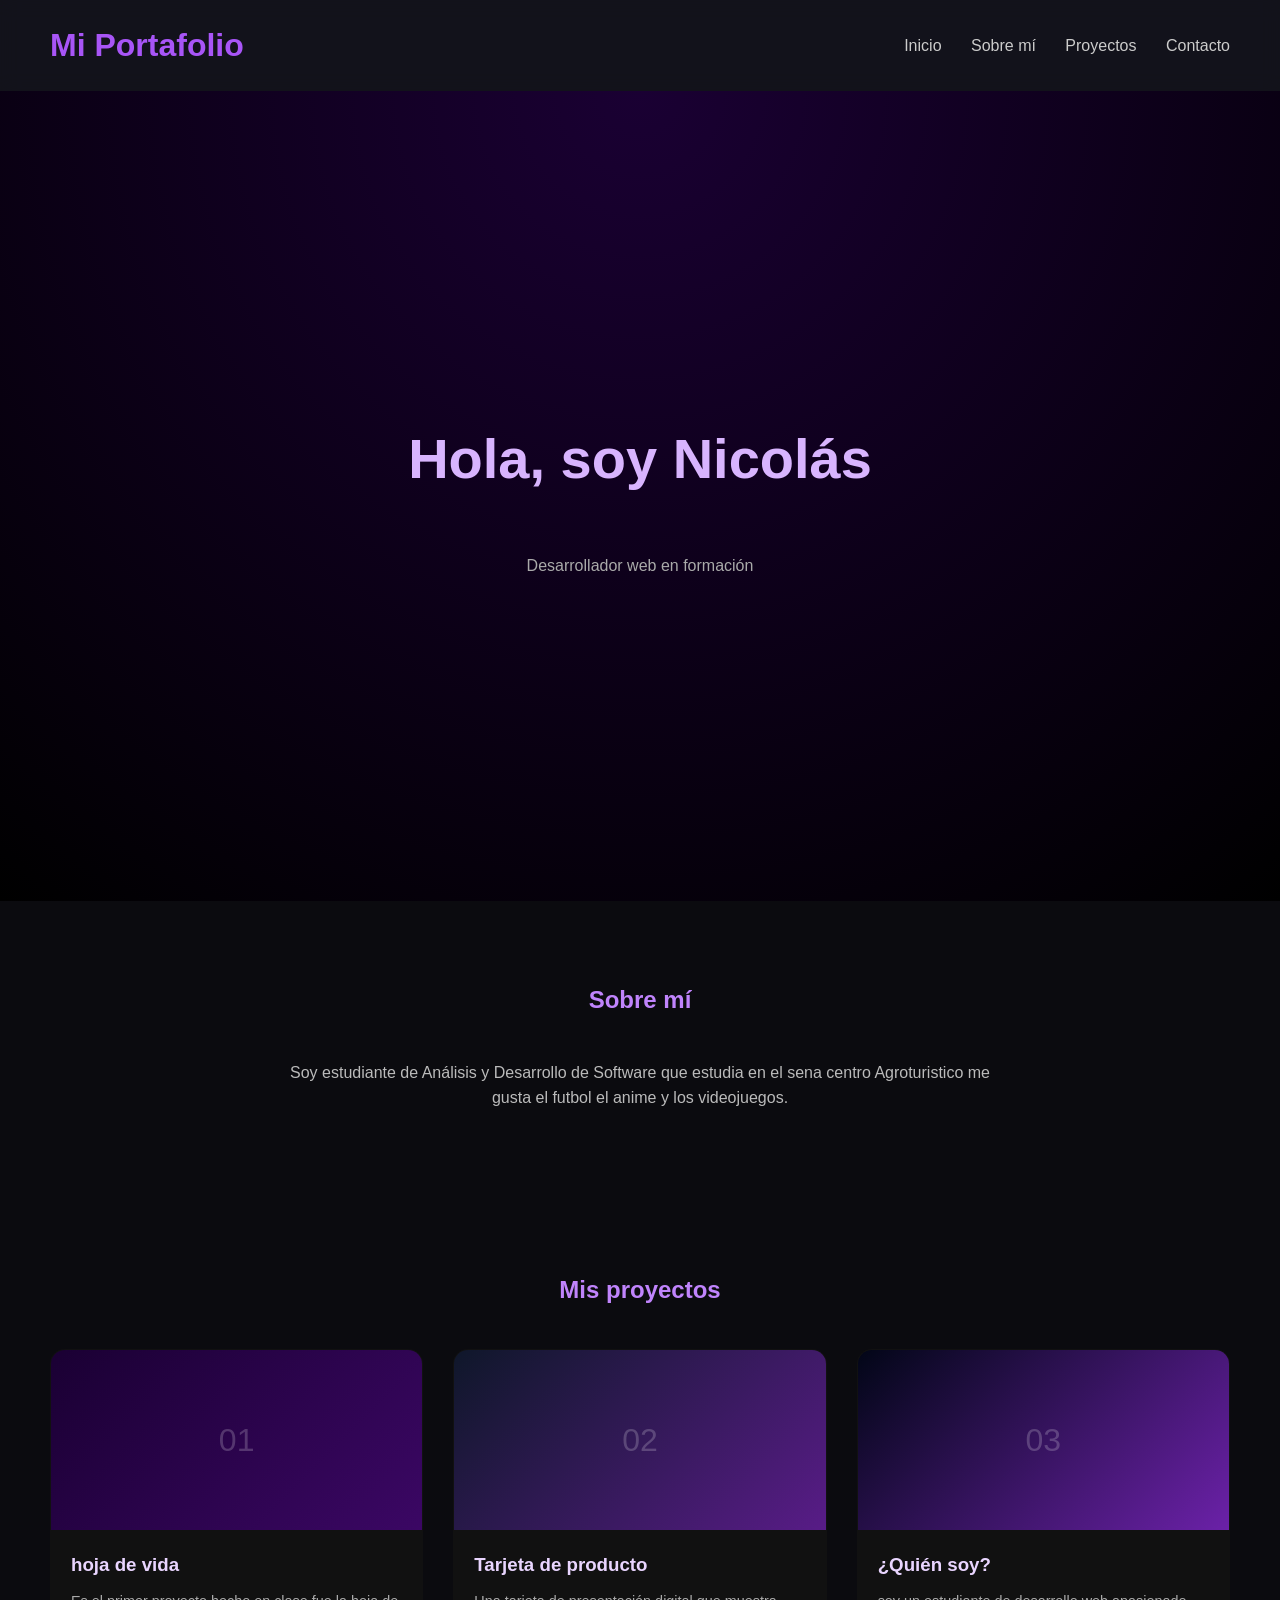
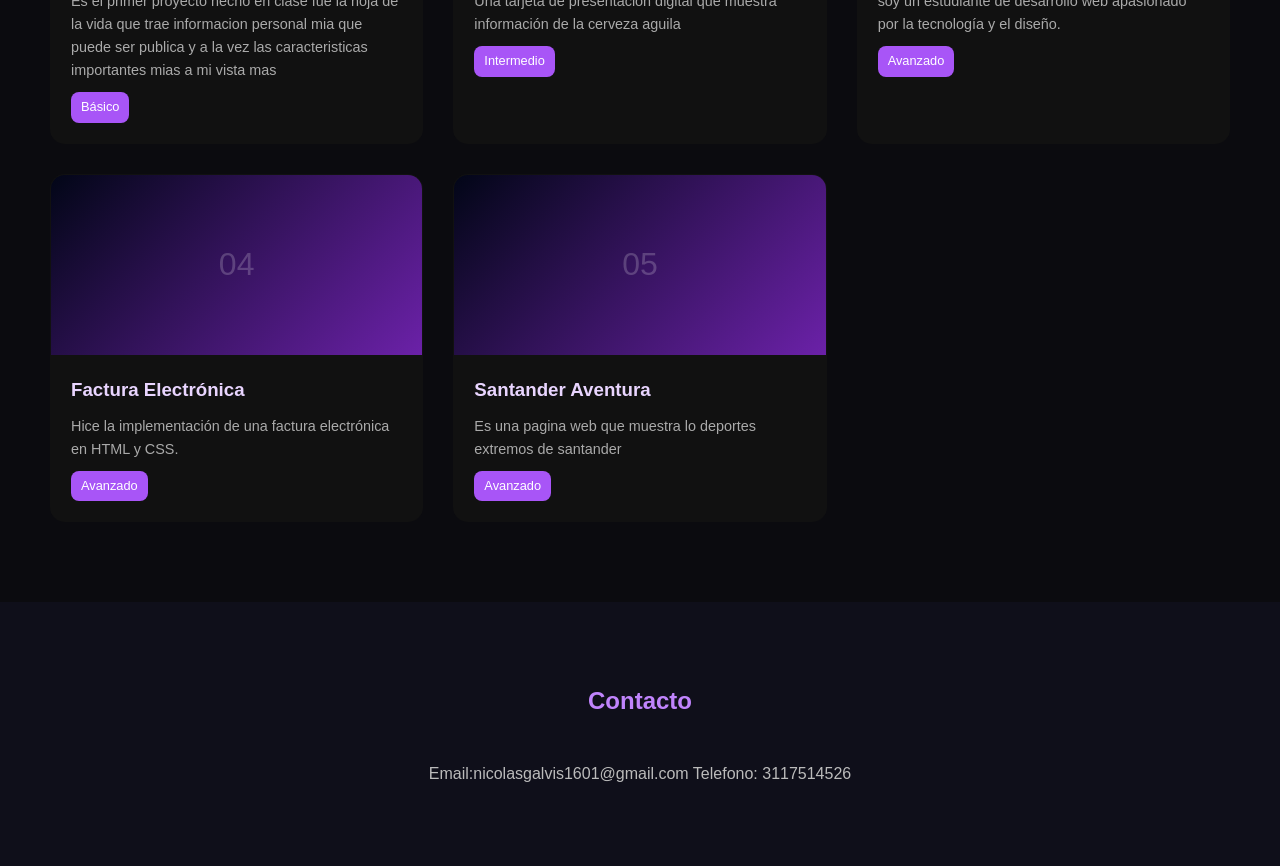
==== commit afafb759: "Add files via upload" ====
--- a/index.html
+++ b/index.html
@@ -1,583 +1,120 @@
-<!DOCTYPE html>
-<html lang="es">
-<head>
-  <meta charset="UTF-8">
-  <meta name="viewport" content="width=device-width, initial-scale=1.0">
-  <meta name="description" content="Santander Aventura: turismo extremo en Santander, Colombia. Parapente, rafting, espeleología, trekking y más. Cruza tus límites, descubre Santander.">
-  <title>Santander Aventura — Cruza tus límites, descubre Santander</title>
-
-  <!-- Tipografías: solo 2 familias (Anton para títulos, Manrope para texto) -->
-  <link rel="preconnect" href="https://fonts.googleapis.com">
-  <link rel="preconnect" href="https://fonts.gstatic.com" crossorigin>
-  <link href="https://fonts.googleapis.com/css2?family=Anton&family=Manrope:wght@400;500;700;800&display=swap" rel="stylesheet">
-
-  <!-- Hoja de estilos externa -->
-  <link rel="stylesheet" href="estilos.css">
-</head>
-
-<body>
-
-  <!-- Enlace de accesibilidad para saltar al contenido -->
-  <a class="salto-contenido" href="#inicio">Saltar al contenido</a>
-
-  <!-- ====================== ENCABEZADO / NAVEGACIÓN ====================== -->
-  <header class="encabezado">
-    <nav class="navegacion" aria-label="Navegación principal">
-      <a class="marca" href="#inicio">
-        <img src="./imagenes_brief5/logo.png" alt="logo" class="logotipo">
-        <span class="marca-icono" aria-hidden="true"></span>
-        Santander<strong>Aventura</strong>
-      </a>
-
-      <input class="menu-control" id="menu-control" type="checkbox" aria-hidden="true">
-      <label class="menu-boton" for="menu-control" aria-hidden="true">
-        <span class="menu-linea"></span>
-      </label>
-
-      <ul class="menu">
-        <li><a href="#experiencias">Experiencias</a></li>
-        <li><a href="#paquetes">Paquetes</a></li>
-        <li><a href="#galeria">Galería</a></li>
-        <li><a href="#videos">Videos</a></li>
-        <li><a href="#testimonios">Opiniones</a></li>
-        <li><a href="#guia">El guía</a></li>
-        <li><a class="menu-reserva" href="#reserva">Reservar</a></li>
-      </ul>
-    </nav>
-  </header>
-
-  <main>
-
-    <!-- ====================== 1. HERO CINEMATOGRÁFICO ====================== -->
-    <section class="hero" id="inicio">
-      <!-- Imagen de fondo: REEMPLAZAR por vista aérea real del Cañón del Chicamocha -->
-      <div class="hero-fondo" role="img" aria-label="Vista aérea del Cañón del Chicamocha"></div>
-      <div class="hero-velo"></div>
-
-      <div class="hero-contenido">
-        <p class="hero-eslogan">Cruza tus límites, descubre Santander</p>
-
-        <h1 class="hero-titulo">
-          <span class="hero-titulo-es">Vive la aventura que nunca olvidarás</span>
-          <span class="hero-titulo-en" lang="en">Live the adventure of a lifetime</span>
-        </h1>
-
-        <div class="hero-acciones">
-          <a class="boton boton-principal" href="#reserva">Reservar aventura</a>
-          <a class="boton boton-secundario" href="#experiencias">Explorar experiencias</a>
-        </div>
-      </div>
-
-      <!-- Indicador para seguir bajando -->
-      <a class="hero-indicador" href="#experiencias" aria-label="Desplázate hacia abajo">
-        <span class="hero-indicador-texto">Desliza</span>
-        <span class="hero-indicador-flecha" aria-hidden="true"></span>
-      </a>
-    </section>
-
-    <!-- ====================== 2. EXPERIENCIA INMERSIVA (MISIONES) ====================== -->
-    <section class="experiencias" id="experiencias" aria-labelledby="titulo-experiencias">
-      <div class="experiencias-intro">
-        <p class="seccion-etiqueta">Tu misión empieza aquí</p>
-        <h2 class="seccion-titulo" id="titulo-experiencias">No reservas un tour. Aceptas un desafío.</h2>
-      </div>
-
-      <!-- Misión 1 -->
-      <article class="mision mision-izquierda">
-        <div class="mision-imagen mision-imagen-uno" role="img" aria-label="Parapentista volando sobre el valle"></div>
-        <div class="mision-texto">
-          <span class="mision-numero" aria-hidden="true">01</span>
-          <p class="mision-pregunta">¿Te atreves a volar?</p>
-          <h3 class="mision-actividad">Parapente</h3>
-          <p class="mision-detalle">Salta al vacío y deja que las corrientes térmicas del cañón te sostengan. El cielo de Santander es tu territorio.</p>
-          <a class="enlace-flecha" href="#paquetes">Aceptar el desafío</a>
-        </div>
-      </article>
-
-      <!-- Misión 2 -->
-      <article class="mision mision-derecha">
-        <div class="mision-imagen mision-imagen-dos" role="img" aria-label="Balsa cruzando rápidos en el río"></div>
-        <div class="mision-texto">
-          <span class="mision-numero" aria-hidden="true">02</span>
-          <p class="mision-pregunta">¿Puedes dominar la corriente?</p>
-          <h3 class="mision-actividad">Rafting</h3>
-          <p class="mision-detalle">Rápidos clase III y IV en el Río Suárez. Rema con tu equipo, lee el agua y conquista cada ola.</p>
-          <a class="enlace-flecha" href="#paquetes">Aceptar el desafío</a>
-        </div>
-      </article>
-
-      <!-- Misión 3 -->
-      <article class="mision mision-izquierda">
-        <div class="mision-imagen mision-imagen-tres" role="img" aria-label="Explorador dentro de una cueva oscura"></div>
-        <div class="mision-texto">
-          <span class="mision-numero" aria-hidden="true">03</span>
-          <p class="mision-pregunta">¿Te atreves a entrar en la oscuridad?</p>
-          <h3 class="mision-actividad">Espeleología</h3>
-          <p class="mision-detalle">Desciende a la Cueva del Indio. Sin luz, sin ruido, solo tú y el latido de la montaña.</p>
-          <a class="enlace-flecha" href="#paquetes">Aceptar el desafío</a>
-        </div>
-      </article>
-    </section>
-
-    <!-- ====================== 3. PAQUETES TURÍSTICOS ====================== -->
-    <section class="paquetes" id="paquetes" aria-labelledby="titulo-paquetes">
-      <div class="paquetes-intro">
-        <p class="seccion-etiqueta">Elige tu expedición</p>
-        <h2 class="seccion-titulo" id="titulo-paquetes">Paquetes de aventura</h2>
-      </div>
-
-      <div class="paquetes-rejilla">
-
-        <!-- Paquete 1 -->
-        <article class="tarjeta-paquete">
-          <div class="tarjeta-imagen tarjeta-imagen-parapente">
-            <span class="tarjeta-precio">$180.000</span>
-            <span class="tarjeta-dificultad dificultad-media">Dificultad media</span>
-          </div>
-          <div class="tarjeta-cuerpo">
-            <h3 class="tarjeta-titulo">Parapente en Mesa de Ruitoque</h3>
-            <p class="tarjeta-duracion"><span class="punto" aria-hidden="true"></span>1 día</p>
-            <p class="tarjeta-incluye-titulo">Qué incluye</p>
-            <ul class="tarjeta-incluye">
-              <li>Vuelo con piloto certificado</li>
-              <li>Equipo de seguridad completo</li>
-              <li>Video del vuelo</li>
-              <li>Transporte y refrigerio</li>
-            </ul>
-            <a class="boton boton-tarjeta" href="#reserva">Reservar</a>
-          </div>
-        </article>
-
-        <!-- Paquete 2 -->
-        <article class="tarjeta-paquete">
-          <div class="tarjeta-imagen tarjeta-imagen-rafting">
-            <span class="tarjeta-precio">$120.000</span>
-            <span class="tarjeta-dificultad dificultad-alta">Dificultad alta</span>
-          </div>
-          <div class="tarjeta-cuerpo">
-            <h3 class="tarjeta-titulo">Rafting en Río Suárez</h3>
-            <p class="tarjeta-duracion"><span class="punto" aria-hidden="true"></span>1 día</p>
-            <p class="tarjeta-incluye-titulo">Qué incluye</p>
-            <ul class="tarjeta-incluye">
-              <li>Balsa y guía profesional</li>
-              <li>Casco, chaleco y remo</li>
-              <li>Traje de neopreno</li>
-              <li>Hidratación e instrucción</li>
-            </ul>
-            <a class="boton boton-tarjeta" href="#reserva">Reservar</a>
-          </div>
-        </article>
-
-        <!-- Paquete 3 -->
-        <article class="tarjeta-paquete">
-          <div class="tarjeta-imagen tarjeta-imagen-chicamocha">
-            <span class="tarjeta-precio">$150.000</span>
-            <span class="tarjeta-dificultad dificultad-baja">Dificultad baja</span>
-          </div>
-          <div class="tarjeta-cuerpo">
-            <h3 class="tarjeta-titulo">Cañón del Chicamocha + Panachi</h3>
-            <p class="tarjeta-duracion"><span class="punto" aria-hidden="true"></span>1 día</p>
-            <p class="tarjeta-incluye-titulo">Qué incluye</p>
-            <ul class="tarjeta-incluye">
-              <li>Teleférico ida y vuelta</li>
-              <li>Entrada al parque Panachi</li>
-              <li>Miradores panorámicos</li>
-              <li>Transporte y almuerzo</li>
-            </ul>
-            <a class="boton boton-tarjeta" href="#reserva">Reservar</a>
-          </div>
-        </article>
-
-        <!-- Paquete 4 -->
-        <article class="tarjeta-paquete">
-          <div class="tarjeta-imagen tarjeta-imagen-espeleologia">
-            <span class="tarjeta-precio">$90.000</span>
-            <span class="tarjeta-dificultad dificultad-media">Dificultad media</span>
-          </div>
-          <div class="tarjeta-cuerpo">
-            <h3 class="tarjeta-titulo">Espeleología en Cueva del Indio</h3>
-            <p class="tarjeta-duracion"><span class="punto" aria-hidden="true"></span>Medio día</p>
-            <p class="tarjeta-incluye-titulo">Qué incluye</p>
-            <ul class="tarjeta-incluye">
-              <li>Casco con linterna</li>
-              <li>Guía espeleólogo</li>
-              <li>Recorrido subterráneo</li>
-              <li>Seguro de aventura</li>
-            </ul>
-            <a class="boton boton-tarjeta" href="#reserva">Reservar</a>
-          </div>
-        </article>
-
-        <!-- Paquete 5 -->
-        <article class="tarjeta-paquete">
-          <div class="tarjeta-imagen tarjeta-imagen-trekking">
-            <span class="tarjeta-precio">$80.000</span>
-            <span class="tarjeta-dificultad dificultad-baja">Dificultad baja</span>
-          </div>
-          <div class="tarjeta-cuerpo">
-            <h3 class="tarjeta-titulo">Trekking Camino Real Barichara–Guane</h3>
-            <p class="tarjeta-duracion"><span class="punto" aria-hidden="true"></span>Medio día</p>
-            <p class="tarjeta-incluye-titulo">Qué incluye</p>
-            <ul class="tarjeta-incluye">
-              <li>Guía local certificado</li>
-              <li>Recorrido histórico empedrado</li>
-              <li>Visita al pueblo de Guane</li>
-              <li>Hidratación</li>
-            </ul>
-            <a class="boton boton-tarjeta" href="#reserva">Reservar</a>
-          </div>
-        </article>
-
-        <!-- Paquete 6: destacado -->
-        <article class="tarjeta-paquete tarjeta-destacada">
-          <span class="cinta-destacada" aria-hidden="true">El más extremo</span>
-          <div class="tarjeta-imagen tarjeta-imagen-extremo">
-            <span class="tarjeta-precio">$650.000</span>
-            <span class="tarjeta-dificultad dificultad-alta">Dificultad alta</span>
-          </div>
-          <div class="tarjeta-cuerpo">
-            <h3 class="tarjeta-titulo">Paquete Extremo</h3>
-            <p class="tarjeta-duracion"><span class="punto" aria-hidden="true"></span>3 días / 2 noches</p>
-            <p class="tarjeta-incluye-titulo">Qué incluye</p>
-            <ul class="tarjeta-incluye">
-              <li>Parapente + rafting + espeleología</li>
-              <li>Trekking y Chicamocha</li>
-              <li>Alojamiento y todas las comidas</li>
-              <li>Transporte y guía dedicado</li>
-            </ul>
-            <a class="boton boton-tarjeta" href="#reserva">Reservar</a>
-          </div>
-        </article>
-
-      </div>
-    </section>
-
-    <!-- ====================== 4. ESTADÍSTICAS ====================== -->
-    <section class="estadisticas" aria-labelledby="titulo-estadisticas">
-      <div class="estadisticas-velo"></div>
-      <h2 class="oculto-visual" id="titulo-estadisticas">Nuestros números</h2>
-      <div class="estadisticas-lista">
-        <div class="estadistica">
-          <span class="estadistica-numero">+500</span>
-          <span class="estadistica-etiqueta">Turistas felices</span>
-        </div>
-        <div class="estadistica">
-          <span class="estadistica-numero">98%</span>
-          <span class="estadistica-etiqueta">Satisfacción</span>
-        </div>
-        <div class="estadistica">
-          <span class="estadistica-numero">8</span>
-          <span class="estadistica-etiqueta">Años de experiencia</span>
-        </div>
-        <div class="estadistica">
-          <span class="estadistica-numero">6</span>
-          <span class="estadistica-etiqueta">Experiencias extremas</span>
-        </div>
-      </div>
-    </section>
-
-    <!-- ====================== 5. GALERÍA DE EXPERIENCIAS ====================== -->
-    <section class="galeria-aventuras" id="galeria" aria-labelledby="titulo-galeria">
-      <div class="galeria-intro">
-        <p class="seccion-etiqueta">Momentos reales</p>
-        <h2 class="seccion-titulo" id="titulo-galeria">Galería de adrenalina</h2>
-      </div>
-
-      <div class="galeria-collage">
-        <figure class="galeria-elemento galeria-uno">
-          <div class="galeria-imagen galeria-img-parapente" role="img" aria-label="Parapente sobre la montaña"></div>
-          <figcaption>Parapente</figcaption>
-        </figure>
-        <figure class="galeria-elemento galeria-dos">
-          <div class="galeria-imagen galeria-img-rafting" role="img" aria-label="Rafting en el río"></div>
-          <figcaption>Rafting</figcaption>
-        </figure>
-        <figure class="galeria-elemento galeria-tres">
-          <div class="galeria-imagen galeria-img-chicamocha" role="img" aria-label="Cañón del Chicamocha"></div>
-          <figcaption>Chicamocha</figcaption>
-        </figure>
-        <figure class="galeria-elemento galeria-cuatro">
-          <div class="galeria-imagen galeria-img-senderismo" role="img" aria-label="Senderismo en el Camino Real"></div>
-          <figcaption>Senderismo</figcaption>
-        </figure>
-        <figure class="galeria-elemento galeria-cinco">
-          <div class="galeria-imagen galeria-img-cueva" role="img" aria-label="Interior de la Cueva del Indio"></div>
-          <figcaption>Cueva del Indio</figcaption>
-        </figure>
-        <figure class="galeria-elemento galeria-seis">
-          <div class="galeria-imagen galeria-img-campamento" role="img" aria-label="Campamento bajo las estrellas"></div>
-          <figcaption>Campamentos</figcaption>
-        </figure>
-      </div>
-    </section>
-
-    <!-- ====================== 6. SECCIÓN DE VIDEOS ====================== -->
-    <section class="videos" id="videos" aria-labelledby="titulo-videos">
-      <div class="videos-intro">
-        <p class="seccion-etiqueta">Mira antes de saltar</p>
-        <h2 class="seccion-titulo" id="titulo-videos">La aventura en movimiento</h2>
-      </div>
-
-      <div class="videos-rejilla">
-        <!-- Video 1: parapente CON audio (controles visibles) -->
-        <figure class="video-elemento video-destacado">
-          <video class="video-marco" controls preload="metadata"
-                 poster="./imagenes_brief5/barichara.jpg">
-            <!-- REEMPLAZAR por el archivo de video real -->
-            <source src="./videos/barichara.mp4" type="video/mp4">
-            Tu navegador no admite video HTML5.
-          </video>
-          <figcaption>Barichara </figcaption>
-        </figure>
-
-        <!-- Video 2: rafting SIN audio (silenciado, reproducción automática) -->
-        <figure class="video-elemento">
-          <video class="video-marco" autoplay muted loop playsinline preload="metadata"
-                 poster="./imagenes_brief5/rafting 2.png">
-            <source src="./videos/rafting.mp4" type="video/mp4">
-            Tu navegador no admite video HTML5.
-          </video>
-          <figcaption>Rafting </figcaption>
-        </figure>
-
-        <!-- Video 3: trekking SIN audio -->
-        <figure class="video-elemento">
-          <video class="video-marco" autoplay muted loop playsinline preload="metadata"
-                 poster="./imagenes_brief5/EntradaCaminoBarichara-Guane.jpg">
-            <source src="./videos/recorrido.mp4" type="video/mp4">
-            Tu navegador no admite video HTML5.
-          </video>
-          <figcaption>Recorrido </figcaption>
-        </figure>
-
-        <!-- Video 4: chicamocha SIN audio -->
-        <figure class="video-elemento">
-          <video class="video-marco" autoplay muted loop playsinline preload="metadata"
-                 poster="./imagenes_brief5/Chicamocha.jpg">
-            <source src="./videos/chicamocha.mp4" type="video/mp4">
-            Tu navegador no admite video HTML5.
-          </video>
-          <figcaption>Chicamocha </figcaption>
-        </figure>
-      </div>
-    </section>
-
-    <!-- ====================== 7. TESTIMONIOS ====================== -->
-    <section class="testimonios" id="testimonios" aria-labelledby="titulo-testimonios">
-      <div class="testimonios-intro">
-        <p class="seccion-etiqueta">Lo que dicen los valientes</p>
-        <h2 class="seccion-titulo" id="titulo-testimonios">Opiniones reales</h2>
-      </div>
-
-      <div class="testimonios-lista">
-        <article class="tarjeta-testimonio">
-          <p class="testimonio-comentario">El parapente en Ruitoque fue lo mejor que he hecho en mi vida. Camilo me dio toda la confianza para saltar.</p>
-          <div class="testimonio-autor">
-            <div class="testimonio-foto testimonio-foto-uno" role="img" aria-label="Foto de Laura Restrepo"></div>
-            <div>
-              <p class="testimonio-nombre">Laura Restrepo</p>
-              <p class="testimonio-lugar">Medellín, Colombia</p>
-            </div>
-          </div>
-        </article>
-
-        <article class="tarjeta-testimonio">
-          <p class="testimonio-comentario">El rafting en el Río Suárez fue pura adrenalina. Organización impecable y guías de primer nivel.</p>
-          <div class="testimonio-autor">
-            <div class="testimonio-foto testimonio-foto-dos" role="img" aria-label="Foto de Andrés Gómez"></div>
-            <div>
-              <p class="testimonio-nombre">Andrés Gómez</p>
-              <p class="testimonio-lugar">Bogotá, Colombia</p>
-            </div>
-          </div>
-        </article>
-
-        <article class="tarjeta-testimonio">
-          <p class="testimonio-comentario">An unforgettable experience. The Chicamocha canyon is breathtaking and the team made us feel safe the entire time.</p>
-          <div class="testimonio-autor">
-            <div class="testimonio-foto testimonio-foto-tres" role="img" aria-label="Foto de Sophie Müller"></div>
-            <div>
-              <p class="testimonio-nombre">Sophie Müller</p>
-              <p class="testimonio-lugar">Berlín, Alemania</p>
-            </div>
-          </div>
-        </article>
-
-        <article class="tarjeta-testimonio">
-          <p class="testimonio-comentario">The caving tour was thrilling and beautifully guided. Santander is now my favorite adventure destination.</p>
-          <div class="testimonio-autor">
-            <div class="testimonio-foto testimonio-foto-cuatro" role="img" aria-label="Foto de James Carter"></div>
-            <div>
-              <p class="testimonio-nombre">James Carter</p>
-              <p class="testimonio-lugar">Toronto, Canadá</p>
-            </div>
-          </div>
-        </article>
-      </div>
-    </section>
-
-    <!-- ====================== 8. SOBRE EL GUÍA ====================== -->
-    <section class="guia" id="guia" aria-labelledby="titulo-guia">
-      <div class="guia-foto" role="img" aria-label="Fotografía profesional de Camilo Pinzón, guía de aventura"></div>
-
-      <div class="guia-texto">
-        <p class="seccion-etiqueta">Tu guía de expedición</p>
-        <h2 class="seccion-titulo" id="titulo-guia">Camilo Pinzón</h2>
-        <p class="guia-descripcion">
-          Nacido entre las montañas de Santander, Camilo convirtió su pasión por el cañón en su forma de vida.
-          Con más de una década recorriendo cada sendero, río y cueva de la región, es hoy uno de los
-          guías de turismo de aventura más respetados del departamento.
-        </p>
-        <p class="guia-descripcion">
-          Su filosofía es simple: el riesgo se controla con preparación, y la libertad se gana con respeto por la naturaleza.
-          Cada expedición con él es una historia que sus viajeros recuerdan para toda la vida.
-        </p>
-
-        <ul class="guia-certificaciones">
-          <li>Guía profesional certificado en turismo de aventura</li>
-          <li>Piloto de parapente con licencia internacional</li>
-          <li>Instructor de rafting y rescate en aguas rápidas</li>
-          <li>Primeros auxilios y manejo de emergencias en montaña</li>
-        </ul>
-      </div>
-    </section>
-
-    <!-- ====================== 9. INFORMACIÓN PRÁCTICA ====================== -->
-    <section class="informacion-practica" aria-labelledby="titulo-info">
-      <div class="info-intro">
-        <p class="seccion-etiqueta">Antes de partir</p>
-        <h2 class="seccion-titulo" id="titulo-info">Información práctica</h2>
-      </div>
-
-      <div class="info-rejilla">
-        <article class="info-bloque">
-          <h3 class="info-titulo">Qué llevar</h3>
-          <ul class="lista-chequeo">
-            <li>Bloqueador solar</li>
-            <li>Ropa cómoda</li>
-            <li>Hidratación</li>
-            <li>Zapatos de trekking</li>
-            <li>Gorra</li>
-          </ul>
-        </article>
-
-        <article class="info-bloque">
-          <h3 class="info-titulo">Recomendaciones</h3>
-          <ul class="lista-chequeo">
-            <li>Llegar temprano al punto de encuentro</li>
-            <li>Seguir siempre las instrucciones del guía</li>
-            <li>Revisar el clima antes de salir</li>
-          </ul>
-        </article>
-
-        <article class="info-bloque info-bloque-aviso">
-          <h3 class="info-titulo">Política de cancelación</h3>
-          <p class="info-aviso">Aceptamos cancelaciones con un mínimo de</p>
-          <p class="info-aviso-destacado">48 horas de anticipación</p>
-          <p class="info-aviso">para reembolso o reprogramación de tu aventura.</p>
-        </article>
-      </div>
-    </section>
-
-    <!-- ====================== 10. FORMULARIO DE RESERVA ====================== -->
-    <section class="reserva" id="reserva" aria-labelledby="titulo-reserva">
-      <div class="reserva-marco">
-        <div class="reserva-intro">
-          <p class="seccion-etiqueta">Da el primer paso</p>
-          <h2 class="seccion-titulo" id="titulo-reserva">Reserva tu aventura</h2>
-          <p class="reserva-texto">Completa el formulario y nuestro equipo confirmará tu cupo en menos de 24 horas.</p>
-        </div>
-
-        <!-- action por correo: sin JS. REEMPLAZAR por el endpoint/correo real -->
-        <form class="formulario-reserva" action="mailto:reservas@santanderaventura.co" method="post" enctype="text/plain">
-          <div class="campo">
-            <label for="paquete">Paquete</label>
-            <select id="paquete" name="paquete" required>
-              <option value="" selected disabled>Selecciona un paquete</option>
-              <option>Parapente en Mesa de Ruitoque</option>
-              <option>Rafting en Río Suárez</option>
-              <option>Cañón del Chicamocha + Panachi</option>
-              <option>Espeleología en Cueva del Indio</option>
-              <option>Trekking Camino Real Barichara–Guane</option>
-              <option>Paquete Extremo</option>
-            </select>
-          </div>
-
-          <div class="campo">
-            <label for="fecha">Fecha</label>
-            <input id="fecha" name="fecha" type="date" required>
-          </div>
-
-          <div class="campo">
-            <label for="personas">Número de personas</label>
-            <input id="personas" name="personas" type="number" min="1" max="20" value="1" required>
-          </div>
-
-          <div class="campo">
-            <label for="nombre">Nombre</label>
-            <input id="nombre" name="nombre" type="text" placeholder="Tu nombre completo" required>
-          </div>
-
-          <div class="campo">
-            <label for="correo">Correo</label>
-            <input id="correo" name="correo" type="email" placeholder="nombre@correo.com" required>
-          </div>
-
-          <div class="campo">
-            <label for="telefono">Teléfono</label>
-            <input id="telefono" name="telefono" type="tel" placeholder="+57 300 000 0000" required>
-          </div>
-
-          <div class="campo campo-ancho">
-            <label for="observaciones">Observaciones</label>
-            <textarea id="observaciones" name="observaciones" rows="4" placeholder="Cuéntanos cualquier detalle especial"></textarea>
-          </div>
-
-          <div class="campo campo-ancho">
-            <button class="boton boton-principal boton-enviar" type="submit">Enviar reserva</button>
-          </div>
-        </form>
-      </div>
-    </section>
-
-  </main>
-
-  <!-- ====================== 11. FOOTER ====================== -->
-  <footer class="pie" aria-labelledby="titulo-pie">
-    <h2 class="oculto-visual" id="titulo-pie">Información de contacto</h2>
-    <div class="pie-contenido">
-
-      <div class="pie-marca">
-        <a class="marca marca-pie" href="#inicio">
-          <span class="marca-icono" aria-hidden="true"></span>
-          Santander<strong>Aventura</strong>
-        </a>
-        <p class="pie-eslogan">Cruza tus límites, descubre Santander.</p>
-      </div>
-
-      <div class="pie-columna">
-        <h3 class="pie-titulo">Contacto</h3>
-        <ul class="pie-lista">
-          <li><a href="https://wa.me/573000000000">WhatsApp: +57 300 000 0000</a></li>
-          <li><a href="mailto:reservas@santanderaventura.co">reservas@santanderaventura.co</a></li>
-          <li class="pie-ubicacion">San Gil, Santander, Colombia</li>
-        </ul>
-      </div>
-
-      <div class="pie-columna">
-        <h3 class="pie-titulo">Síguenos</h3>
-        <ul class="pie-redes">
-          <li><a href="#" aria-label="Instagram">Instagram</a></li>
-          <li><a href="#" aria-label="Facebook">Facebook</a></li>
-          <li><a href="#" aria-label="YouTube">YouTube</a></li>
-          <li><a href="#" aria-label="TikTok">TikTok</a></li>
-        </ul>
-      </div>
-
-    </div>
-
-    <p class="pie-derechos">© 2025 Santander Aventura. Todos los derechos reservados.</p>
-  </footer>
-
-</body>
-</html>
+<!DOCTYPE html>
+<html lang="es">
+<head>
+    <meta charset="UTF-8">
+    <title>Portafolio de Nicolas</title>
+    <link rel="stylesheet" href="estilos.css">
+</head>
+<body>
+
+    <header>
+        <h1>Mi Portafolio</h1>
+        <nav>
+            <a href="#inicio">Inicio</a>
+            <a href="#sobre">Sobre mí</a>
+            <a href="#proyectos">Proyectos</a>
+            <a href="#contacto">Contacto</a>
+        </nav>
+    </header>
+
+    <section id="inicio" class="hero">
+        <h2>Hola, soy Nicolás</h2>
+        <p>Desarrollador web en formación</p>
+    </section>
+
+    <section id="sobre">
+        <h2>Sobre mí</h2>
+        <p>Soy estudiante de Análisis y Desarrollo de Software que estudia en el sena centro Agroturistico
+            me gusta el futbol el anime y los videojuegos.</p>
+    </section>
+
+        <section id="proyectos">
+                <main class="main">
+        <div class="container">
+            <h2 class="section-title">Mis proyectos</h2>
+            
+            <div class="galeria">
+                <a href="./Hoja de Vida Nicolas Galvis/index.html" class="proyecto-card">
+                    <div class="proyecto-imagen proyecto-1">
+                        <span class="numero-proyecto">01</span>
+                        <div class="overlay">
+                            <span class="ver-mas">Ver Proyecto →</span>
+                        </div>  
+                    </div>
+                    <div class="proyecto-info">
+                        <h3>hoja de vida</h3>
+                        <p>Es el primer proyecto hecho en clase fue la hoja de la vida que trae informacion personal mia que puede ser publica y a la vez las caracteristicas importantes mias a mi vista mas  </p>
+                        <span class="etiqueta">Básico</span>
+                    </div>
+                </a>
+
+                <a href="./tarjeta de producto aguila/index.html" class="proyecto-card">
+                    <div class="proyecto-imagen proyecto-2">
+                        <span class="numero-proyecto">02</span>
+                        <div class="overlay">
+                            <span class="ver-mas">Ver Proyecto →</span>
+                        </div>
+                    </div>
+                    <div class="proyecto-info">
+                        <h3>Tarjeta de producto</h3>
+                        <p>Una tarjeta de presentación digital que muestra información de la cerveza aguila</p>
+                        <span class="etiqueta">Intermedio</span>
+                    </div>
+                </a>
+
+             
+                <a href="./quien soy/index.html" class="proyecto-card">
+                    <div class="proyecto-imagen proyecto-3">
+                        <span class="numero-proyecto">03</span>
+                        <div class="overlay">
+                            <span class="ver-mas">Ver Proyecto →</span>
+                        </div>
+                    </div>
+                    <div class="proyecto-info">
+                        <h3>¿Quién soy?</h3>
+                        <p>soy un estudiante de desarrollo web apasionado por la tecnología y el diseño.</p>
+                        <span class="etiqueta">Avanzado</span>
+                    </div>
+                </a>
+                <a href="./¿Quien soy/index.html" class="proyecto-card">
+                    <div class="proyecto-imagen proyecto-4">
+                        <span class="numero-proyecto">04</span>
+                        <div class="overlay">
+                            <span class="ver-mas">Ver Proyecto →</span>
+                        </div>
+                    </div>
+                    <div class="proyecto-info">
+                        <h3>Factura Electrónica</h3>
+                        <p>Hice la implementación de una factura electrónica en HTML y CSS.</p>
+                        <span class="etiqueta">Avanzado</span>
+                    </div>
+                </a>
+
+            
+                <a href="./¿Quien soy/index.html" class="proyecto-card">
+                    <div class="proyecto-imagen proyecto-5">
+                        <span class="numero-proyecto">05</span>
+                        <div class="overlay">
+                            <span class="ver-mas">Ver Proyecto →</span>
+                        </div>
+                    </div>
+                    <div class="proyecto-info">
+                        <h3>Santander Aventura</h3>
+                        <p>Es una pagina web que muestra lo deportes extremos de santander</p>
+                        <span class="etiqueta">Avanzado</span>
+                    </div>
+                </a>
+    </section>
+            </div>
+        </div>
+    </main>
+
+    <section id="contacto">
+        <h2>Contacto</h2>
+        <p>Email:nicolasgalvis1601@gmail.com
+                Telefono: 3117514526
+        </p>
+    </section>
+
+</body>
+</html>
--- a/estilos.css
+++ b/estilos.css
@@ -1,1491 +1,175 @@
-/* ===================================================================
-   SANTANDER AVENTURA — HOJA DE ESTILOS
-   Turismo extremo en Santander, Colombia
-   CSS puro · Sin frameworks · Sin JavaScript
-   -------------------------------------------------------------------
-   NOTA SOBRE IMÁGENES Y VIDEOS:
-   Las fotografías usan un servicio de marcadores de posición
-   (picsum.photos). REEMPLAZA cada URL por fotos reales de Santander
-   y los archivos de video por los tuyos dentro de la carpeta /videos.
-=================================================================== */
-
-
-/* ===================================================================
-   1. VARIABLES GLOBALES
-=================================================================== */
-:root {
-  /* Paleta */
-  --verde-montana: #0f3d2b;       /* verde montaña profundo */
-  --verde-oscuro: #07160f;        /* fondo casi negro verdoso */
-  --verde-medio: #12533a;
-  --naranja-energia: #ff5a1f;     /* naranja energía */
-  --naranja-claro: #ff7d44;
-  --azul-canon: #155f86;          /* azul cañón y río */
-  --azul-rio: #2a9bc4;
-  --blanco: #ffffff;
-  --blanco-hueso: #f3efe6;
-  --gris-niebla: rgba(255, 255, 255, 0.68);
-
-  /* Tipografía (solo 2 familias) */
-  --tipo-titulo: 'Anton', sans-serif;
-  --tipo-texto: 'Manrope', sans-serif;
-
-  /* Medidas y ritmo */
-  --ancho-maximo: 1240px;
-  --radio: 18px;
-  --radio-grande: 28px;
-  --espacio-seccion: clamp(4rem, 10vw, 9rem);
-  --transicion: 0.45s cubic-bezier(0.16, 1, 0.3, 1);
-  --sombra-fuerte: 0 30px 60px rgba(0, 0, 0, 0.45);
-  --sombra-suave: 0 18px 40px rgba(0, 0, 0, 0.3);
-}
-
-
-/* ===================================================================
-   2. RESET Y BASE
-=================================================================== */
-*,
-*::before,
-*::after {
-  margin: 0;
-  padding: 0;
-  box-sizing: border-box;
-}
-
-html {
-  scroll-behavior: smooth;
-  scroll-padding-top: 90px; /* compensa el encabezado fijo al saltar */
-}
-
-body {
-  font-family: var(--tipo-texto);
-  background-color: var(--verde-oscuro);
-  color: var(--blanco);
-  line-height: 1.65;
-  overflow-x: hidden;
-  -webkit-font-smoothing: antialiased;
-}
-
-.logotipo {
-  /* Al usar em, el tamaño del logo escalará proporcionalmente si cambias el tamaño del texto */
-  height: 2.5em; 
-  width: auto; /* Mantiene la proporción circular sin deformar */
-  object-fit: contain;
-}
-
-img,
-video {
-  display: block;
-  max-width: 100%;
-}
-
-a {
-  color: inherit;
-  text-decoration: none;
-}
-
-ul {
-  list-style: none;
-}
-
-
-/* ===================================================================
-   3. UTILIDADES Y TÍTULOS DE SECCIÓN
-=================================================================== */
-
-/* Texto solo para lectores de pantalla */
-.oculto-visual {
-  position: absolute;
-  width: 1px;
-  height: 1px;
-  overflow: hidden;
-  clip: rect(0 0 0 0);
-  white-space: nowrap;
-}
-
-/* Enlace para saltar al contenido (accesibilidad) */
-.salto-contenido {
-  position: absolute;
-  left: -999px;
-  top: 0;
-  z-index: 999;
-  background: var(--naranja-energia);
-  color: var(--blanco);
-  padding: 0.8rem 1.4rem;
-  font-weight: 700;
-}
-.salto-contenido:focus {
-  left: 1rem;
-  top: 1rem;
-}
-
-.seccion-etiqueta {
-  display: inline-block;
-  font-weight: 800;
-  letter-spacing: 0.22em;
-  text-transform: uppercase;
-  font-size: 0.78rem;
-  color: var(--naranja-energia);
-  margin-bottom: 0.9rem;
-}
-/* Línea decorativa antes de la etiqueta (pseudo-elemento) */
-.seccion-etiqueta::before {
-  content: "";
-  display: inline-block;
-  width: 34px;
-  height: 2px;
-  background: var(--naranja-energia);
-  vertical-align: middle;
-  margin-right: 0.7rem;
-}
-
-.seccion-titulo {
-  font-family: var(--tipo-titulo);
-  font-weight: 400;
-  font-size: clamp(2.4rem, 6vw, 4.6rem);
-  line-height: 0.98;
-  letter-spacing: 0.01em;
-  text-transform: uppercase;
-}
-
-
-/* ===================================================================
-   4. BOTONES
-=================================================================== */
-.boton {
-  display: inline-block;
-  font-family: var(--tipo-texto);
-  font-weight: 800;
-  font-size: 0.98rem;
-  letter-spacing: 0.03em;
-  padding: 1rem 2.1rem;
-  border: 2px solid transparent;
-  border-radius: 100px;
-  cursor: pointer;
-  transition: transform var(--transicion), background var(--transicion),
-              color var(--transicion), box-shadow var(--transicion);
-  position: relative;
-  overflow: hidden;
-}
-
-/* Brillo que cruza el botón en hover (pseudo-elemento) */
-.boton::after {
-  content: "";
-  position: absolute;
-  top: 0;
-  left: -120%;
-  width: 60%;
-  height: 100%;
-  background: linear-gradient(120deg, transparent, rgba(255, 255, 255, 0.4), transparent);
-  transform: skewX(-20deg);
-  transition: left 0.6s ease;
-}
-.boton:hover::after {
-  left: 130%;
-}
-
-.boton-principal {
-  background: var(--naranja-energia);
-  color: var(--blanco);
-  box-shadow: 0 12px 30px rgba(255, 90, 31, 0.4);
-}
-.boton-principal:hover,
-.boton-principal:focus {
-  background: var(--naranja-claro);
-  transform: translateY(-4px);
-  box-shadow: 0 18px 40px rgba(255, 90, 31, 0.55);
-}
-
-.boton-secundario {
-  background: transparent;
-  color: var(--blanco);
-  border-color: rgba(255, 255, 255, 0.6);
-}
-.boton-secundario:hover,
-.boton-secundario:focus {
-  background: var(--blanco);
-  color: var(--verde-oscuro);
-  transform: translateY(-4px);
-}
-
-.boton-tarjeta {
-  background: var(--azul-canon);
-  color: var(--blanco);
-  width: 100%;
-  text-align: center;
-  margin-top: 1.4rem;
-}
-.boton-tarjeta:hover,
-.boton-tarjeta:focus {
-  background: var(--naranja-energia);
-  transform: translateY(-3px);
-}
-
-.boton-enviar {
-  width: 100%;
-}
-
-
-/* ===================================================================
-   5. ENCABEZADO Y NAVEGACIÓN (Flexbox + truco de checkbox sin JS)
-=================================================================== */
-.encabezado {
-  position: fixed;
-  top: 0;
-  left: 0;
-  width: 100%;
-  z-index: 100;
-  background: linear-gradient(to bottom, rgba(7, 22, 15, 0.92), rgba(7, 22, 15, 0));
-  backdrop-filter: blur(6px);
-}
-
-.navegacion {
-  max-width: var(--ancho-maximo);
-  margin: 0 auto;
-  padding: 1.1rem 1.5rem;
-  display: flex;               /* FLEXBOX */
-  align-items: center;
-  justify-content: space-between;
-  gap: 1rem;
-}
-
-.marca {
-  font-family: var(--tipo-titulo);
-  font-size: 1.5rem;
-  letter-spacing: 0.04em;
-  text-transform: uppercase;
-  display: flex;
-  align-items: center;
-  gap: 0.55rem;
-  color: var(--blanco);
-}
-.marca strong {
-  color: var(--naranja-energia);
-  font-weight: 400;
-}
-/* Triángulo-montaña decorativo de la marca (pseudo-elemento) */
-
-.menu {
-  display: flex;               /* FLEXBOX */
-  align-items: center;
-  gap: 1.8rem;
-}
-.menu a {
-  font-weight: 700;
-  font-size: 0.95rem;
-  position: relative;
-  padding: 0.3rem 0;
-  transition: color var(--transicion);
-}
-/* Subrayado animado en hover/focus (pseudo-elemento) */
-.menu a::after {
-  content: "";
-  position: absolute;
-  left: 0;
-  bottom: -2px;
-  width: 0;
-  height: 2px;
-  background: var(--naranja-energia);
-  transition: width var(--transicion);
-}
-.menu a:hover::after,
-.menu a:focus::after {
-  width: 100%;
-}
-.menu a:hover,
-.menu a:focus {
-  color: var(--naranja-claro);
-}
-
-.menu-reserva {
-  background: var(--naranja-energia);
-  padding: 0.55rem 1.3rem !important;
-  border-radius: 100px;
-  color: var(--blanco);
-}
-.menu-reserva::after { display: none; }
-.menu-reserva:hover {
-  background: var(--naranja-claro);
-  color: var(--blanco);
-}
-
-/* Control e ícono del menú móvil (ocultos en escritorio) */
-.menu-control,
-.menu-boton {
-  display: none;
-}
-
-
-/* ===================================================================
-   6. HERO CINEMATOGRÁFICO
-=================================================================== */
-.hero {
-  position: relative;
-  min-height: 100vh;
-  display: flex;
-  align-items: center;
-  overflow: hidden;
-  /* Corte diagonal inferior */
-  clip-path: polygon(0 0, 100% 0, 100% 92%, 0 100%);
-}
-
-/* Fondo con efecto Ken Burns (zoom lento continuo) */
-.hero-fondo {
-  position: absolute;
-  inset: -4%;
-  /* REEMPLAZAR: vista aérea real del Cañón del Chicamocha */
-  background-image: url('./imagenes_brief5/fondo.png');
-  background-size: cover;
-  background-position: center;
-  background-attachment: fixed;  /* parallax */
-  animation: acercar 18s ease-in-out infinite alternate;
-}
-
-/* Velo de degradado para legibilidad cinematográfica */
-.hero-velo {
-  position: absolute;
-  inset: 0;
-  background:
-    linear-gradient(110deg, rgba(7, 22, 15, 0.85) 0%, rgba(7, 22, 15, 0.45) 50%, rgba(21, 95, 134, 0.3) 100%),
-    linear-gradient(to top, rgba(7, 22, 15, 0.9), transparent 55%);
-}
-
-.hero-contenido {
-  position: relative;
-  z-index: 2;
-  max-width: var(--ancho-maximo);
-  width: 100%;
-  margin: 0 auto;
-  padding: 0 1.5rem;
-}
-
-.hero-eslogan {
-  font-weight: 800;
-  letter-spacing: 0.24em;
-  text-transform: uppercase;
-  font-size: 0.85rem;
-  color: var(--naranja-claro);
-  margin-bottom: 1.4rem;
-  animation: aparecer 0.9s both;
-}
-
-.hero-titulo {
-  font-family: var(--tipo-titulo);
-  font-weight: 400;
-  text-transform: uppercase;
-  line-height: 0.95;
-  max-width: 16ch;
-}
-.hero-titulo-es {
-  display: block;
-  font-size: 108px;
-  animation: aparecer 0.9s 0.15s both;
-}
-.hero-titulo-en {
-  display: block;
-  font-family: var(--tipo-texto);
-  font-weight: 800;
-  font-size: clamp(1rem, 2.4vw, 1.6rem);
-  letter-spacing: 0.05em;
-  color: var(--naranja-energia);
-  margin-top: 1rem;
-  text-transform: none;
-  animation: aparecer 0.9s 0.3s both;
-}
-
-.hero-acciones {
-  display: flex;               /* FLEXBOX */
-  flex-wrap: wrap;
-  gap: 1rem;
-  margin-top: 2.6rem;
-  animation: aparecer 0.9s 0.45s both;
-}
-
-/* Indicador para seguir bajando */
-.hero-indicador {
-  position: absolute;
-  bottom: 3.5rem;
-  left: 50%;
-  transform: translateX(-50%);
-  z-index: 3;
-  display: flex;
-  flex-direction: column;
-  align-items: center;
-  gap: 0.6rem;
-  font-size: 0.72rem;
-  letter-spacing: 0.25em;
-  text-transform: uppercase;
-  color: var(--gris-niebla);
-  animation: rebote 2s ease-in-out infinite;
-}
-/* Flecha del indicador (pseudo-elemento) */
-.hero-indicador-flecha {
-  width: 14px;
-  height: 14px;
-  border-right: 2px solid var(--naranja-energia);
-  border-bottom: 2px solid var(--naranja-energia);
-  transform: rotate(45deg);
-}
-.hero-indicador:hover {
-  color: var(--blanco);
-}
-
-
-/* ===================================================================
-   7. EXPERIENCIA INMERSIVA — MISIONES (Flexbox)
-=================================================================== */
-.experiencias {
-  padding: var(--espacio-seccion) 1.5rem;
-  max-width: var(--ancho-maximo);
-  margin: 0 auto;
-}
-
-.experiencias-intro {
-  text-align: center;
-  max-width: 760px;
-  margin: 0 auto clamp(3rem, 6vw, 5rem);
-}
-
-.mision {
-  display: flex;               /* FLEXBOX */
-  align-items: stretch;
-  gap: clamp(1.5rem, 4vw, 4rem);
-  margin-bottom: clamp(3rem, 7vw, 6rem);
-}
-.mision-derecha {
-  flex-direction: row-reverse;
-}
-
-/* Imagen de la misión con corte asimétrico */
-.mision-imagen {
-  flex: 1 1 50%;
-  min-height: 420px;
-  border-radius: var(--radio-grande);
-  background-size: cover;
-  background-position: center;
-  position: relative;
-  overflow: hidden;
-  transition: transform var(--transicion);
-}
-.mision-imagen::after {
-  content: "";
-  position: absolute;
-  inset: 0;
-  background: linear-gradient(to top, rgba(7, 22, 15, 0.5), transparent 60%);
-}
-.mision:hover .mision-imagen {
-  transform: scale(1.02);
-}
-
-/* REEMPLAZAR cada imagen por fotos reales */
-.mision-imagen-uno  { background-image: url('./imagenes_brief5/Parapente.jpeg'); }
-.mision-imagen-dos  { background-image: url('./imagenes_brief5/Rafting.jpeg'); }
-.mision-imagen-tres { background-image: url('./imagenes_brief5/speologia.jpeg'); }
-
-.mision-texto {
-  flex: 1 1 50%;
-  display: flex;
-  flex-direction: column;
-  justify-content: center;
-  position: relative;
-}
-
-/* Número gigante de fondo (pseudo-contenido decorativo) */
-.mision-numero {
-  font-family: var(--tipo-titulo);
-  font-size: clamp(4rem, 12vw, 9rem);
-  line-height: 0.8;
-  color: transparent;
-  -webkit-text-stroke: 2px rgba(255, 125, 68, 0.45);
-  margin-bottom: 0.5rem;
-}
-
-.mision-pregunta {
-  font-family: var(--tipo-titulo);
-  font-size: clamp(1.8rem, 4.5vw, 3rem);
-  line-height: 1.02;
-  text-transform: uppercase;
-  color: var(--blanco);
-}
-.mision-actividad {
-  font-family: var(--tipo-texto);
-  font-weight: 800;
-  text-transform: uppercase;
-  letter-spacing: 0.18em;
-  font-size: 1rem;
-  color: var(--naranja-energia);
-  margin: 0.8rem 0 1rem;
-}
-.mision-detalle {
-  color: var(--gris-niebla);
-  max-width: 46ch;
-  margin-bottom: 1.6rem;
-}
-
-/* Enlace con flecha animada */
-.enlace-flecha {
-  align-self: flex-start;
-  font-weight: 800;
-  text-transform: uppercase;
-  letter-spacing: 0.05em;
-  color: var(--blanco);
-  display: inline-flex;
-  align-items: center;
-  gap: 0.6rem;
-}
-.enlace-flecha::after {
-  content: "→";
-  display: inline-block;
-  color: var(--naranja-energia);
-  transition: transform var(--transicion);
-}
-.enlace-flecha:hover::after,
-.enlace-flecha:focus::after {
-  transform: translateX(8px);
-}
-
-
-/* ===================================================================
-   8. PAQUETES TURÍSTICOS (CSS GRID)
-=================================================================== */
-.paquetes {
-  position: relative;
-  padding: var(--espacio-seccion) 1.5rem;
-  background: var(--verde-montana);
-  /* Corte diagonal superior e inferior */
-  clip-path: polygon(0 4%, 100% 0, 100% 96%, 0 100%);
-}
-
-.paquetes-intro {
-  text-align: center;
-  max-width: var(--ancho-maximo);
-  margin: 0 auto clamp(3rem, 6vw, 4.5rem);
-}
-
-.paquetes-rejilla {
-  max-width: var(--ancho-maximo);
-  margin: 0 auto;
-  display: grid;               /* CSS GRID */
-  grid-template-columns: repeat(3, 1fr);
-  gap: 1.8rem;
-}
-
-.tarjeta-paquete {
-  background: var(--verde-oscuro);
-  border-radius: var(--radio-grande);
-  overflow: hidden;
-  display: flex;
-  flex-direction: column;
-  box-shadow: var(--sombra-suave);
-  transition: transform var(--transicion), box-shadow var(--transicion);
-  position: relative;
-}
-.tarjeta-paquete:hover,
-.tarjeta-paquete:focus-within {
-  transform: translateY(-10px);
-  box-shadow: var(--sombra-fuerte);
-}
-
-.tarjeta-imagen {
-  position: relative;
-  height: 220px;
-  background-size: cover;
-  background-position: center;
-  transition: transform var(--transicion);
-}
-.tarjeta-imagen::after {
-  content: "";
-  position: absolute;
-  inset: 0;
-  background: linear-gradient(to top, rgba(7, 22, 15, 0.85), transparent 55%);
-}
-.tarjeta-paquete:hover .tarjeta-imagen {
-  transform: scale(1.06);
-}
-
-/* REEMPLAZAR cada imagen por fotos reales */
-.tarjeta-imagen-parapente    { background-image: url('./imagenes_brief5/parapente_ruitoque.jpg'); }
-.tarjeta-imagen-rafting      { background-image: url('./imagenes_brief5/rafting_rio_suarez.jpg'); }
-.tarjeta-imagen-chicamocha   { background-image: url('./imagenes_brief5/canon-chicamocha-colombia.jpg'); }
-.tarjeta-imagen-espeleologia { background-image: url('./imagenes_brief5/espeleologia.jpg'); }
-.tarjeta-imagen-trekking     { background-image: url('./imagenes_brief5/EntradaCaminoBarichara-Guane.jpg'); }
-.tarjeta-imagen-extremo      { background-image: url('./imagenes_brief5/paquete_extremo.jpeg'); }
-
-.tarjeta-precio {
-  position: absolute;
-  top: 1rem;
-  left: 1rem;
-  z-index: 2;
-  background: var(--naranja-energia);
-  color: var(--blanco);
-  font-weight: 800;
-  padding: 0.45rem 0.9rem;
-  border-radius: 100px;
-  font-size: 1.05rem;
-}
-.tarjeta-dificultad {
-  position: absolute;
-  bottom: 1rem;
-  left: 1rem;
-  z-index: 2;
-  font-size: 0.72rem;
-  font-weight: 800;
-  text-transform: uppercase;
-  letter-spacing: 0.1em;
-  padding: 0.35rem 0.8rem;
-  border-radius: 100px;
-  backdrop-filter: blur(4px);
-}
-.dificultad-baja  { background: rgba(42, 155, 196, 0.85); color: var(--blanco); }
-.dificultad-media { background: rgba(255, 125, 68, 0.85); color: var(--blanco); }
-.dificultad-alta  { background: rgba(214, 40, 40, 0.85);  color: var(--blanco); }
-
-.tarjeta-cuerpo {
-  padding: 1.6rem;
-  display: flex;
-  flex-direction: column;
-  flex: 1;
-}
-.tarjeta-titulo {
-  font-family: var(--tipo-titulo);
-  font-weight: 400;
-  font-size: 1.45rem;
-  line-height: 1.05;
-  text-transform: uppercase;
-  margin-bottom: 0.6rem;
-}
-.tarjeta-duracion {
-  display: flex;
-  align-items: center;
-  gap: 0.5rem;
-  font-weight: 700;
-  color: var(--azul-rio);
-  font-size: 0.9rem;
-  margin-bottom: 1.1rem;
-}
-.punto {
-  width: 8px;
-  height: 8px;
-  border-radius: 50%;
-  background: var(--azul-rio);
-  display: inline-block;
-}
-.tarjeta-incluye-titulo {
-  font-weight: 800;
-  font-size: 0.75rem;
-  letter-spacing: 0.14em;
-  text-transform: uppercase;
-  color: var(--gris-niebla);
-  margin-bottom: 0.6rem;
-}
-.tarjeta-incluye {
-  display: flex;
-  flex-direction: column;
-  gap: 0.45rem;
-}
-.tarjeta-incluye li {
-  position: relative;
-  padding-left: 1.5rem;
-  font-size: 0.92rem;
-  color: rgba(255, 255, 255, 0.88);
-}
-/* Marca de verificación (pseudo-elemento) */
-.tarjeta-incluye li::before {
-  content: "";
-  position: absolute;
-  left: 0;
-  top: 0.45em;
-  width: 8px;
-  height: 13px;
-  border-right: 2px solid var(--naranja-energia);
-  border-bottom: 2px solid var(--naranja-energia);
-  transform: rotate(40deg);
-}
-
-/* Empuja el botón al fondo de la tarjeta */
-.tarjeta-cuerpo .boton-tarjeta {
-  margin-top: auto;
-}
-
-/* Tarjeta destacada (Paquete Extremo) */
-.tarjeta-destacada {
-  border: 2px solid var(--naranja-energia);
-  grid-column: span 1;
-}
-.cinta-destacada {
-  position: absolute;
-  top: 1.1rem;
-  right: -3rem;
-  z-index: 3;
-  background: var(--naranja-energia);
-  color: var(--blanco);
-  font-weight: 800;
-  font-size: 0.72rem;
-  letter-spacing: 0.1em;
-  text-transform: uppercase;
-  padding: 0.4rem 3.2rem;
-  transform: rotate(45deg);
-}
-
-
-/* ===================================================================
-   9. ESTADÍSTICAS (Flexbox + parallax)
-=================================================================== */
-.estadisticas {
-  position: relative;
-  padding: clamp(4rem, 9vw, 7rem) 1.5rem;
-  /* REEMPLAZAR: foto panorámica de fondo */
-  background-image: url('https://picsum.photos/seed/panoramasantander/1920/900');
-  background-size: cover;
-  background-position: center;
-  background-attachment: fixed;  /* parallax */
-}
-.estadisticas-velo {
-  position: absolute;
-  inset: 0;
-  background: linear-gradient(120deg, rgba(15, 61, 43, 0.92), rgba(21, 95, 134, 0.85));
-}
-.estadisticas-lista {
-  position: relative;
-  z-index: 2;
-  max-width: var(--ancho-maximo);
-  margin: 0 auto;
-  display: flex;               /* FLEXBOX */
-  flex-wrap: wrap;
-  justify-content: space-between;
-  gap: 2rem;
-}
-.estadistica {
-  flex: 1 1 180px;
-  text-align: center;
-}
-.estadistica-numero {
-  display: block;
-  font-family: var(--tipo-titulo);
-  font-size: clamp(3rem, 7vw, 5.2rem);
-  line-height: 1;
-  color: var(--blanco);
-  position: relative;
-}
-/* Subrayado de acento bajo cada número (pseudo-elemento) */
-.estadistica-numero::after {
-  content: "";
-  display: block;
-  width: 48px;
-  height: 4px;
-  background: var(--naranja-energia);
-  margin: 0.8rem auto 0;
-  border-radius: 2px;
-}
-.estadistica-etiqueta {
-  display: block;
-  margin-top: 0.7rem;
-  font-weight: 700;
-  letter-spacing: 0.06em;
-  text-transform: uppercase;
-  font-size: 0.85rem;
-  color: rgba(255, 255, 255, 0.9);
-}
-
-
-/* ===================================================================
-   10. GALERÍA DE EXPERIENCIAS (CSS GRID tipo collage)
-=================================================================== */
-.galeria-aventuras {
-  padding: var(--espacio-seccion) 1.5rem;
-  max-width: var(--ancho-maximo);
-  margin: 0 auto;
-}
-.galeria-intro {
-  text-align: center;
-  margin-bottom: clamp(2.5rem, 5vw, 4rem);
-}
-
-.galeria-collage {
-  display: grid;               /* CSS GRID con áreas */
-  grid-template-columns: repeat(4, 1fr);
-  grid-template-rows: repeat(2, 260px);
-  grid-template-areas:
-    "uno   uno   dos   tres"
-    "cuatro cinco cinco seis";
-  gap: 1rem;
-}
-.galeria-uno    { grid-area: uno; }
-.galeria-dos    { grid-area: dos; }
-.galeria-tres   { grid-area: tres; }
-.galeria-cuatro { grid-area: cuatro; }
-.galeria-cinco  { grid-area: cinco; }
-.galeria-seis   { grid-area: seis; }
-
-.galeria-elemento {
-  position: relative;
-  border-radius: var(--radio);
-  overflow: hidden;
-}
-.galeria-imagen {
-  width: 100%;
-  height: 100%;
-  background-size: cover;
-  background-position: center;
-  transition: transform 0.7s ease;
-}
-.galeria-elemento:hover .galeria-imagen {
-  transform: scale(1.12);
-}
-/* Velo + título que aparece en hover (pseudo-elemento) */
-.galeria-elemento::after {
-  content: "";
-  position: absolute;
-  inset: 0;
-  background: linear-gradient(to top, rgba(7, 22, 15, 0.75), transparent 60%);
-  opacity: 0;
-  transition: opacity var(--transicion);
-}
-.galeria-elemento:hover::after {
-  opacity: 1;
-}
-.galeria-elemento figcaption {
-  position: absolute;
-  left: 1.1rem;
-  bottom: 1.1rem;
-  z-index: 2;
-  font-family: var(--tipo-titulo);
-  font-size: 1.3rem;
-  text-transform: uppercase;
-  letter-spacing: 0.03em;
-  transform: translateY(12px);
-  opacity: 0;
-  transition: transform var(--transicion), opacity var(--transicion);
-}
-.galeria-elemento:hover figcaption {
-  transform: translateY(0);
-  opacity: 1;
-}
-
-/* REEMPLAZAR cada imagen por fotos reales */
-.galeria-img-parapente  { background-image: url('./imagenes_brief5/Parapente.jpeg'); }
-.galeria-img-rafting    { background-image: url('./imagenes_brief5/Rafting.jpeg'); }
-.galeria-img-chicamocha { background-image: url('./imagenes_brief5/canon-chicamocha-colombia.jpg'); }
-.galeria-img-senderismo { background-image: url('./imagenes_brief5/EntradaCaminoBarichara-Guane.jpg'); }
-.galeria-img-cueva      { background-image: url('./imagenes_brief5/espeleologia.jpg'); }
-.galeria-img-campamento { background-image: url('./imagenes_brief5/campamento.jpeg'); }
-
-
-/* ===================================================================
-   11. SECCIÓN DE VIDEOS (CSS GRID)
-=================================================================== */
-.videos {
-  padding: var(--espacio-seccion) 1.5rem;
-  background: var(--verde-montana);
-}
-.videos-intro {
-  text-align: center;
-  max-width: var(--ancho-maximo);
-  margin: 0 auto clamp(2.5rem, 5vw, 4rem);
-}
-.videos-rejilla {
-  max-width: var(--ancho-maximo);
-  margin: 0 auto;
-  display: grid;               /* CSS GRID */
-  grid-template-columns: 1.6fr 1fr 1fr;
-  grid-template-rows: auto auto;
-  gap: 1.3rem;
-}
-/* El video destacado ocupa dos filas a la izquierda */
-.video-destacado {
-  grid-row: span 2;
-}
-.video-elemento {
-  position: relative;
-  border-radius: var(--radio);
-  overflow: hidden;
-  background: var(--verde-oscuro);
-  box-shadow: var(--sombra-suave);
-}
-.video-marco {
-  width: 100%;
-  height: 100%;
-  min-height: 200px;
-  object-fit: cover;
-}
-.video-elemento figcaption {
-  position: absolute;
-  left: 1rem;
-  bottom: 1rem;
-  background: rgba(7, 22, 15, 0.75);
-  color: var(--blanco);
-  font-weight: 700;
-  font-size: 0.82rem;
-  padding: 0.4rem 0.9rem;
-  border-radius: 100px;
-  backdrop-filter: blur(4px);
-  pointer-events: none;
-}
-
-
-/* ===================================================================
-   12. TESTIMONIOS (Flexbox)
-=================================================================== */
-.testimonios {
-  padding: var(--espacio-seccion) 1.5rem;
-  max-width: var(--ancho-maximo);
-  margin: 0 auto;
-}
-.testimonios-intro {
-  text-align: center;
-  margin-bottom: clamp(2.5rem, 5vw, 4rem);
-}
-.testimonios-lista {
-  display: flex;               /* FLEXBOX */
-  flex-wrap: wrap;
-  gap: 1.6rem;
-  justify-content: center;
-}
-.tarjeta-testimonio {
-  flex: 1 1 280px;
-  max-width: 320px;
-  background: var(--verde-montana);
-  border-radius: var(--radio-grande);
-  padding: 2.4rem 1.8rem 1.8rem;
-  position: relative;
-  transition: transform var(--transicion);
-}
-.tarjeta-testimonio:hover {
-  transform: translateY(-8px);
-}
-/* Comillas decorativas (pseudo-elemento) */
-.tarjeta-testimonio::before {
-  content: "“";
-  position: absolute;
-  top: 0.2rem;
-  left: 1.2rem;
-  font-family: var(--tipo-titulo);
-  font-size: 4.5rem;
-  color: var(--naranja-energia);
-  line-height: 1;
-}
-.testimonio-comentario {
-  font-style: italic;
-  color: rgba(255, 255, 255, 0.92);
-  margin-bottom: 1.6rem;
-}
-.testimonio-autor {
-  display: flex;
-  align-items: center;
-  gap: 0.9rem;
-}
-.testimonio-foto {
-  width: 56px;
-  height: 56px;
-  border-radius: 50%;
-  background-size: cover;
-  background-position: center;
-  border: 2px solid var(--naranja-energia);
-  flex-shrink: 0;
-}
-.testimonio-nombre {
-  font-weight: 800;
-}
-.testimonio-lugar {
-  font-size: 0.82rem;
-  color: var(--azul-rio);
-  font-weight: 700;
-}
-
-/* REEMPLAZAR cada foto por retratos reales */
-.testimonio-foto-uno    { background-image: url('https://picsum.photos/seed/turistauno/200/200'); }
-.testimonio-foto-dos    { background-image: url('https://picsum.photos/seed/turistados/200/200'); }
-.testimonio-foto-tres   { background-image: url('https://picsum.photos/seed/turistatres/200/200'); }
-.testimonio-foto-cuatro { background-image: url('https://picsum.photos/seed/turistacuatro/200/200'); }
-
-
-/* ===================================================================
-   13. SOBRE EL GUÍA (Flexbox)
-=================================================================== */
-.guia {
-  display: flex;               /* FLEXBOX */
-  align-items: stretch;
-  gap: clamp(2rem, 5vw, 5rem);
-  max-width: var(--ancho-maximo);
-  margin: 0 auto;
-  padding: var(--espacio-seccion) 1.5rem;
-}
-.guia-foto {
-  flex: 1 1 42%;
-  min-height: 480px;
-  border-radius: var(--radio-grande);
-  /* REEMPLAZAR: foto profesional de Camilo Pinzón */
-  background-image: url('./imagenes_brief5/guia_de_expedicion.jpg');
-  background-size: cover;
-  background-position: center;
-  position: relative;
-}
-/* Marco de acento diagonal detrás de la foto (pseudo-elemento) */
-
-.guia-texto {
-  flex: 1 1 50%;
-  display: flex;
-  flex-direction: column;
-  justify-content: center;
-}
-.guia-descripcion {
-  color: var(--gris-niebla);
-  margin-top: 1.2rem;
-  max-width: 54ch;
-}
-.guia-certificaciones {
-  margin-top: 1.8rem;
-  display: flex;
-  flex-direction: column;
-  gap: 0.7rem;
-}
-.guia-certificaciones li {
-  position: relative;
-  padding-left: 2rem;
-  font-weight: 600;
-}
-/* Insignia de certificación (pseudo-elemento) */
-.guia-certificaciones li::before {
-  content: "✦";
-  position: absolute;
-  left: 0;
-  top: 0;
-  color: var(--naranja-energia);
-  font-size: 1.1rem;
-}
-
-
-/* ===================================================================
-   14. INFORMACIÓN PRÁCTICA (CSS GRID tipo checklist)
-=================================================================== */
-.informacion-practica {
-  background: var(--verde-montana);
-  padding: var(--espacio-seccion) 1.5rem;
-}
-.info-intro {
-  text-align: center;
-  max-width: var(--ancho-maximo);
-  margin: 0 auto clamp(2.5rem, 5vw, 4rem);
-}
-.info-rejilla {
-  max-width: var(--ancho-maximo);
-  margin: 0 auto;
-  display: grid;               /* CSS GRID */
-  grid-template-columns: repeat(3, 1fr);
-  gap: 1.6rem;
-}
-.info-bloque {
-  background: var(--verde-oscuro);
-  border-radius: var(--radio-grande);
-  padding: 2rem 1.8rem;
-  border-top: 4px solid var(--naranja-energia);
-}
-.info-titulo {
-  font-family: var(--tipo-titulo);
-  font-weight: 400;
-  font-size: 1.5rem;
-  text-transform: uppercase;
-  margin-bottom: 1.3rem;
-}
-.lista-chequeo {
-  display: flex;
-  flex-direction: column;
-  gap: 0.85rem;
-}
-.lista-chequeo li {
-  position: relative;
-  padding-left: 2.2rem;
-  color: rgba(255, 255, 255, 0.9);
-}
-/* Casilla marcada (pseudo-elemento) */
-.lista-chequeo li::before {
-  content: "";
-  position: absolute;
-  left: 0;
-  top: 0.1em;
-  width: 22px;
-  height: 22px;
-  border-radius: 6px;
-  background: var(--azul-canon);
-}
-.lista-chequeo li::after {
-  content: "";
-  position: absolute;
-  left: 8px;
-  top: 0.35em;
-  width: 6px;
-  height: 11px;
-  border-right: 2px solid var(--blanco);
-  border-bottom: 2px solid var(--blanco);
-  transform: rotate(40deg);
-}
-
-/* Bloque de aviso (política de cancelación) */
-.info-bloque-aviso {
-  border-top-color: var(--azul-rio);
-  text-align: center;
-  display: flex;
-  flex-direction: column;
-  justify-content: center;
-}
-.info-aviso {
-  color: var(--gris-niebla);
-}
-.info-aviso-destacado {
-  font-family: var(--tipo-titulo);
-  font-size: 2.2rem;
-  color: var(--naranja-energia);
-  text-transform: uppercase;
-  line-height: 1;
-  margin: 0.5rem 0;
-}
-
-
-/* ===================================================================
-   15. FORMULARIO DE RESERVA (CSS GRID)
-=================================================================== */
-.reserva {
-  padding: var(--espacio-seccion) 1.5rem;
-  position: relative;
-  /* REEMPLAZAR: foto de fondo */
-  background-image: linear-gradient(rgba(7, 22, 15, 0.93), rgba(7, 22, 15, 0.93)),
-                    url('https://picsum.photos/seed/reservafondo/1600/900');
-  background-size: cover;
-  background-position: center;
-  background-attachment: fixed;
-}
-.reserva-marco {
-  max-width: 880px;
-  margin: 0 auto;
-  background: var(--blanco-hueso);
-  color: var(--verde-oscuro);
-  border-radius: var(--radio-grande);
-  padding: clamp(2rem, 5vw, 3.5rem);
-  box-shadow: var(--sombra-fuerte);
-}
-.reserva-intro {
-  text-align: center;
-  margin-bottom: 2rem;
-}
-.reserva-intro .seccion-titulo {
-  color: var(--verde-montana);
-}
-.reserva-texto {
-  color: #4a5a52;
-  margin-top: 0.7rem;
-}
-
-.formulario-reserva {
-  display: grid;               /* CSS GRID */
-  grid-template-columns: repeat(2, 1fr);
-  gap: 1.2rem;
-}
-.campo {
-  display: flex;
-  flex-direction: column;
-}
-.campo-ancho {
-  grid-column: 1 / -1;         /* ocupa todo el ancho */
-}
-.campo label {
-  font-weight: 800;
-  font-size: 0.82rem;
-  letter-spacing: 0.06em;
-  text-transform: uppercase;
-  margin-bottom: 0.45rem;
-  color: var(--verde-montana);
-}
-.campo input,
-.campo select,
-.campo textarea {
-  font-family: var(--tipo-texto);
-  font-size: 1rem;
-  padding: 0.85rem 1rem;
-  border: 2px solid #d8d2c4;
-  border-radius: 12px;
-  background: var(--blanco);
-  color: var(--verde-oscuro);
-  transition: border-color var(--transicion), box-shadow var(--transicion);
-}
-.campo textarea {
-  resize: vertical;
-}
-.campo input:focus,
-.campo select:focus,
-.campo textarea:focus {
-  outline: none;
-  border-color: var(--naranja-energia);
-  box-shadow: 0 0 0 4px rgba(255, 90, 31, 0.18);
-}
-.campo input::placeholder,
-.campo textarea::placeholder {
-  color: #9aa39c;
-}
-
-
-/* ===================================================================
-   16. FOOTER (CSS GRID)
-=================================================================== */
-.pie {
-  background: var(--verde-oscuro);
-  padding: clamp(3rem, 6vw, 5rem) 1.5rem 2rem;
-  border-top: 4px solid var(--naranja-energia);
-}
-.pie-contenido {
-  max-width: var(--ancho-maximo);
-  margin: 0 auto;
-  display: grid;               /* CSS GRID */
-  grid-template-columns: 1.5fr 1fr 1fr;
-  gap: 2.5rem;
-}
-.marca-pie {
-  font-size: 1.4rem;
-}
-.pie-eslogan {
-  margin-top: 0.9rem;
-  color: var(--gris-niebla);
-  max-width: 32ch;
-}
-.pie-titulo {
-  font-family: var(--tipo-titulo);
-  font-weight: 400;
-  font-size: 1.2rem;
-  text-transform: uppercase;
-  letter-spacing: 0.05em;
-  margin-bottom: 1.1rem;
-  color: var(--naranja-claro);
-}
-.pie-lista,
-.pie-redes {
-  display: flex;
-  flex-direction: column;
-  gap: 0.7rem;
-}
-.pie-lista a,
-.pie-redes a {
-  color: var(--gris-niebla);
-  transition: color var(--transicion), padding-left var(--transicion);
-}
-.pie-lista a:hover,
-.pie-lista a:focus,
-.pie-redes a:hover,
-.pie-redes a:focus {
-  color: var(--naranja-energia);
-  padding-left: 0.4rem;
-}
-.pie-ubicacion {
-  color: var(--gris-niebla);
-}
-.pie-derechos {
-  max-width: var(--ancho-maximo);
-  margin: 2.5rem auto 0;
-  padding-top: 1.5rem;
-  border-top: 1px solid rgba(255, 255, 255, 0.12);
-  text-align: center;
-  font-size: 0.85rem;
-  color: var(--gris-niebla);
-}
-
-
-/* ===================================================================
-   17. ANIMACIONES (@keyframes)
-=================================================================== */
-@keyframes acercar {
-  from { transform: scale(1); }
-  to   { transform: scale(1.12); }
-}
-
-@keyframes aparecer {
-  from { opacity: 0; transform: translateY(28px); }
-  to   { opacity: 1; transform: translateY(0); }
-}
-
-@keyframes rebote {
-  0%, 100% { transform: translateX(-50%) translateY(0); }
-  50%      { transform: translateX(-50%) translateY(12px); }
-}
-
-/* Revelado al hacer scroll — CSS puro moderno, con respaldo seguro.
-   Si el navegador no admite animation-timeline, el contenido se ve normal. */
-@supports (animation-timeline: view()) {
-  .mision,
-  .tarjeta-paquete,
-  .galeria-elemento,
-  .tarjeta-testimonio,
-  .info-bloque {
-    animation: aparecer linear both;
-    animation-timeline: view();
-    animation-range: entry 0% entry 45%;
-  }
-}
-
-/* Respeta la preferencia de movimiento reducido */
-@media (prefers-reduced-motion: reduce) {
-  *,
-  *::before,
-  *::after {
-    animation: none !important;
-    transition: none !important;
-    scroll-behavior: auto !important;
-  }
-  .hero-fondo { background-attachment: scroll; }
-}
-
-
-/* ===================================================================
-   18. DISEÑO RESPONSIVE (tablet y móvil)
-=================================================================== */
-
-/* ---------- TABLET (hasta 992px) ---------- */
-@media (max-width: 992px) {
-  .paquetes-rejilla {
-    grid-template-columns: repeat(2, 1fr);
-  }
-  .videos-rejilla {
-    grid-template-columns: 1fr 1fr;
-  }
-  .video-destacado {
-    grid-row: span 1;
-    grid-column: span 2;
-  }
-  .guia {
-    flex-direction: column;
-  }
-  .guia-foto {
-    min-height: 360px;
-  }
-  .galeria-collage {
-    grid-template-rows: repeat(3, 220px);
-    grid-template-areas:
-      "uno  uno  dos"
-      "tres cuatro cuatro"
-      "cinco cinco seis";
-  }
-}
-
-/* ---------- MÓVIL (hasta 768px) ---------- */
-@media (max-width: 768px) {
-
-  /* Menú hamburguesa con truco de checkbox (sin JS) */
-  .menu-boton {
-    display: block;
-    width: 38px;
-    height: 38px;
-    position: relative;
-    cursor: pointer;
-    z-index: 110;
-  }
-  .menu-linea,
-  .menu-linea::before,
-  .menu-linea::after {
-    content: "";
-    position: absolute;
-    left: 7px;
-    width: 24px;
-    height: 3px;
-    background: var(--blanco);
-    border-radius: 2px;
-    transition: transform var(--transicion), opacity var(--transicion);
-  }
-  .menu-linea { top: 18px; }
-  .menu-linea::before { top: -8px; }
-  .menu-linea::after  { top: 8px; }
-
-  .menu {
-    position: fixed;
-    inset: 0;
-    flex-direction: column;
-    justify-content: center;
-    gap: 1.8rem;
-    background: rgba(7, 22, 15, 0.97);
-    backdrop-filter: blur(8px);
-    transform: translateX(100%);
-    transition: transform var(--transicion);
-  }
-  .menu a {
-    font-size: 1.4rem;
-    font-family: var(--tipo-titulo);
-    text-transform: uppercase;
-  }
-
-  /* Estado abierto: el checkbox marcado muestra el menú */
-  .menu-control:checked ~ .menu {
-    transform: translateX(0);
-  }
-  /* Convierte la hamburguesa en una X */
-  .menu-control:checked ~ .menu-boton .menu-linea {
-    background: transparent;
-  }
-  .menu-control:checked ~ .menu-boton .menu-linea::before {
-    transform: translateY(8px) rotate(45deg);
-  }
-  .menu-control:checked ~ .menu-boton .menu-linea::after {
-    transform: translateY(-8px) rotate(-45deg);
-  }
-
-  /* Misiones apiladas en vertical */
-  .mision,
-  .mision-derecha {
-    flex-direction: column;
-  }
-  .mision-imagen {
-    min-height: 280px;
-  }
-
-  /* Paquetes y formularios a una columna */
-  .paquetes-rejilla {
-    grid-template-columns: 1fr;
-  }
-  .formulario-reserva {
-    grid-template-columns: 1fr;
-  }
-  .info-rejilla {
-    grid-template-columns: 1fr;
-  }
-
-  /* Videos a una columna */
-  .videos-rejilla {
-    grid-template-columns: 1fr;
-  }
-  .video-destacado {
-    grid-column: span 1;
-  }
-
-  /* Galería en una sola columna apilada */
-  .galeria-collage {
-    grid-template-columns: 1fr;
-    grid-template-rows: repeat(6, 200px);
-    grid-template-areas:
-      "uno" "dos" "tres" "cuatro" "cinco" "seis";
-  }
-
-  /* Desactiva parallax en móvil (mejor rendimiento) */
-  .hero-fondo,
-  .estadisticas,
-  .reserva {
-    background-attachment: scroll;
-  }
-
-  /* Hero sin corte tan agresivo */
-  .hero {
-    clip-path: polygon(0 0, 100% 0, 100% 96%, 0 100%);
-  }
-}
-
-/* ---------- MÓVIL PEQUEÑO (hasta 480px) ---------- */
-@media (max-width: 480px) {
-  .hero-acciones {
-    flex-direction: column;
-    align-items: flex-start;
-  }
-  .hero-acciones .boton {
-    width: 100%;
-    text-align: center;
-  }
-  .estadisticas-lista {
-    gap: 2.5rem;
-  }
-  .estadistica {
-    flex: 1 1 100%;
-  }
-}
+
+* {
+    margin: 0;
+    padding: 0;
+    box-sizing: border-box;
+}
+
+
+body {
+    font-family: 'Segoe UI', Arial, sans-serif;
+    background: #0b0b0f;
+    color: #ffffff;
+    line-height: 1.6;
+}
+
+header {
+    display: flex;
+    justify-content: space-between;
+    align-items: center;
+    padding: 20px 50px;
+    background: rgba(20, 20, 30, 0.8);
+    backdrop-filter: blur(10px);
+    position: sticky;
+    top: 0;
+}
+
+header h1 {
+    color: #a855f7;
+}
+
+nav a {
+    color: #ccc;
+    margin-left: 25px;
+    text-decoration: none;
+    transition: 0.3s;
+}
+
+nav a:hover {
+    color: #c084fc;
+}
+
+.hero {
+    height: 90vh;
+    display: flex;
+    flex-direction: column;
+    justify-content: center;
+    align-items: center;
+    background: radial-gradient(circle at top, #1a0033, #000);
+    text-align: center;
+}
+
+.hero h2 {
+    font-size: 3.5rem;
+    color: #d8b4fe;
+}
+
+.hero p {
+    margin-top: 10px;
+    color: #aaa;
+}
+
+section {
+    padding: 80px 50px;
+}
+
+h2 {
+    text-align: center;
+    margin-bottom: 40px;
+    color: #c084fc;
+}
+
+#sobre p {
+    max-width: 700px;
+    margin: auto;
+    text-align: center;
+    color: #bbb;
+}
+
+.container {
+    max-width: 1200px;
+    margin: auto;
+}
+
+.galeria {
+    display: grid;
+    grid-template-columns: repeat(auto-fit, minmax(280px, 1fr));
+    gap: 30px;
+}
+
+.proyecto-card {
+    text-decoration: none;
+    color: white;
+    background: #111;
+    border-radius: 15px;
+    overflow: hidden;
+    transition: 0.4s;
+    border: 1px solid transparent;
+}
+
+.proyecto-card:hover {
+    transform: translateY(-10px) scale(1.02);
+    border: 1px solid #a855f7;
+    box-shadow: 0 0 20px rgba(168, 85, 247, 0.4);
+}
+.proyecto-imagen {
+    height: 180px;
+    position: relative;
+    display: flex;
+    align-items: center;
+    justify-content: center;
+}
+
+.proyecto-1 { background: linear-gradient(135deg, #1a0033, #3b0764); }
+.proyecto-2 { background: linear-gradient(135deg, #0f172a, #581c87); }
+.proyecto-3 { background: linear-gradient(135deg, #020617, #6b21a8); }
+.proyecto-4 { background: linear-gradient(135deg, #020617, #6b21a8); }
+.proyecto-5 { background: linear-gradient(135deg, #020617, #6b21a8); }
+
+.numero-proyecto {
+    font-size: 2rem;
+    color: rgba(255,255,255,0.2);
+}
+
+.overlay {
+    position: absolute;
+    width: 100%;
+    height: 100%;
+    background: rgba(0,0,0,0.7);
+    display: flex;
+    justify-content: center;
+    align-items: center;
+    opacity: 0;
+    transition: 0.3s;
+}
+
+.proyecto-card:hover .overlay {
+    opacity: 1;
+}
+
+.ver-mas {
+    color: #c084fc;
+    font-weight: bold;
+}
+
+.proyecto-info {
+    padding: 20px;
+}
+
+.proyecto-info h3 {
+    margin-bottom: 10px;
+    color: #e9d5ff;
+}
+
+.proyecto-info p {
+    font-size: 0.9rem;
+    color: #aaa;
+}
+
+.etiqueta {
+    display: inline-block;
+    margin-top: 10px;
+    padding: 5px 10px;
+    background: #a855f7;
+    border-radius: 8px;
+    font-size: 0.8rem;
+}
+
+#contacto {
+    background: #0f0f1a;
+    text-align: center;
+}
+
+#contacto p {
+    color: #bbb;
+}
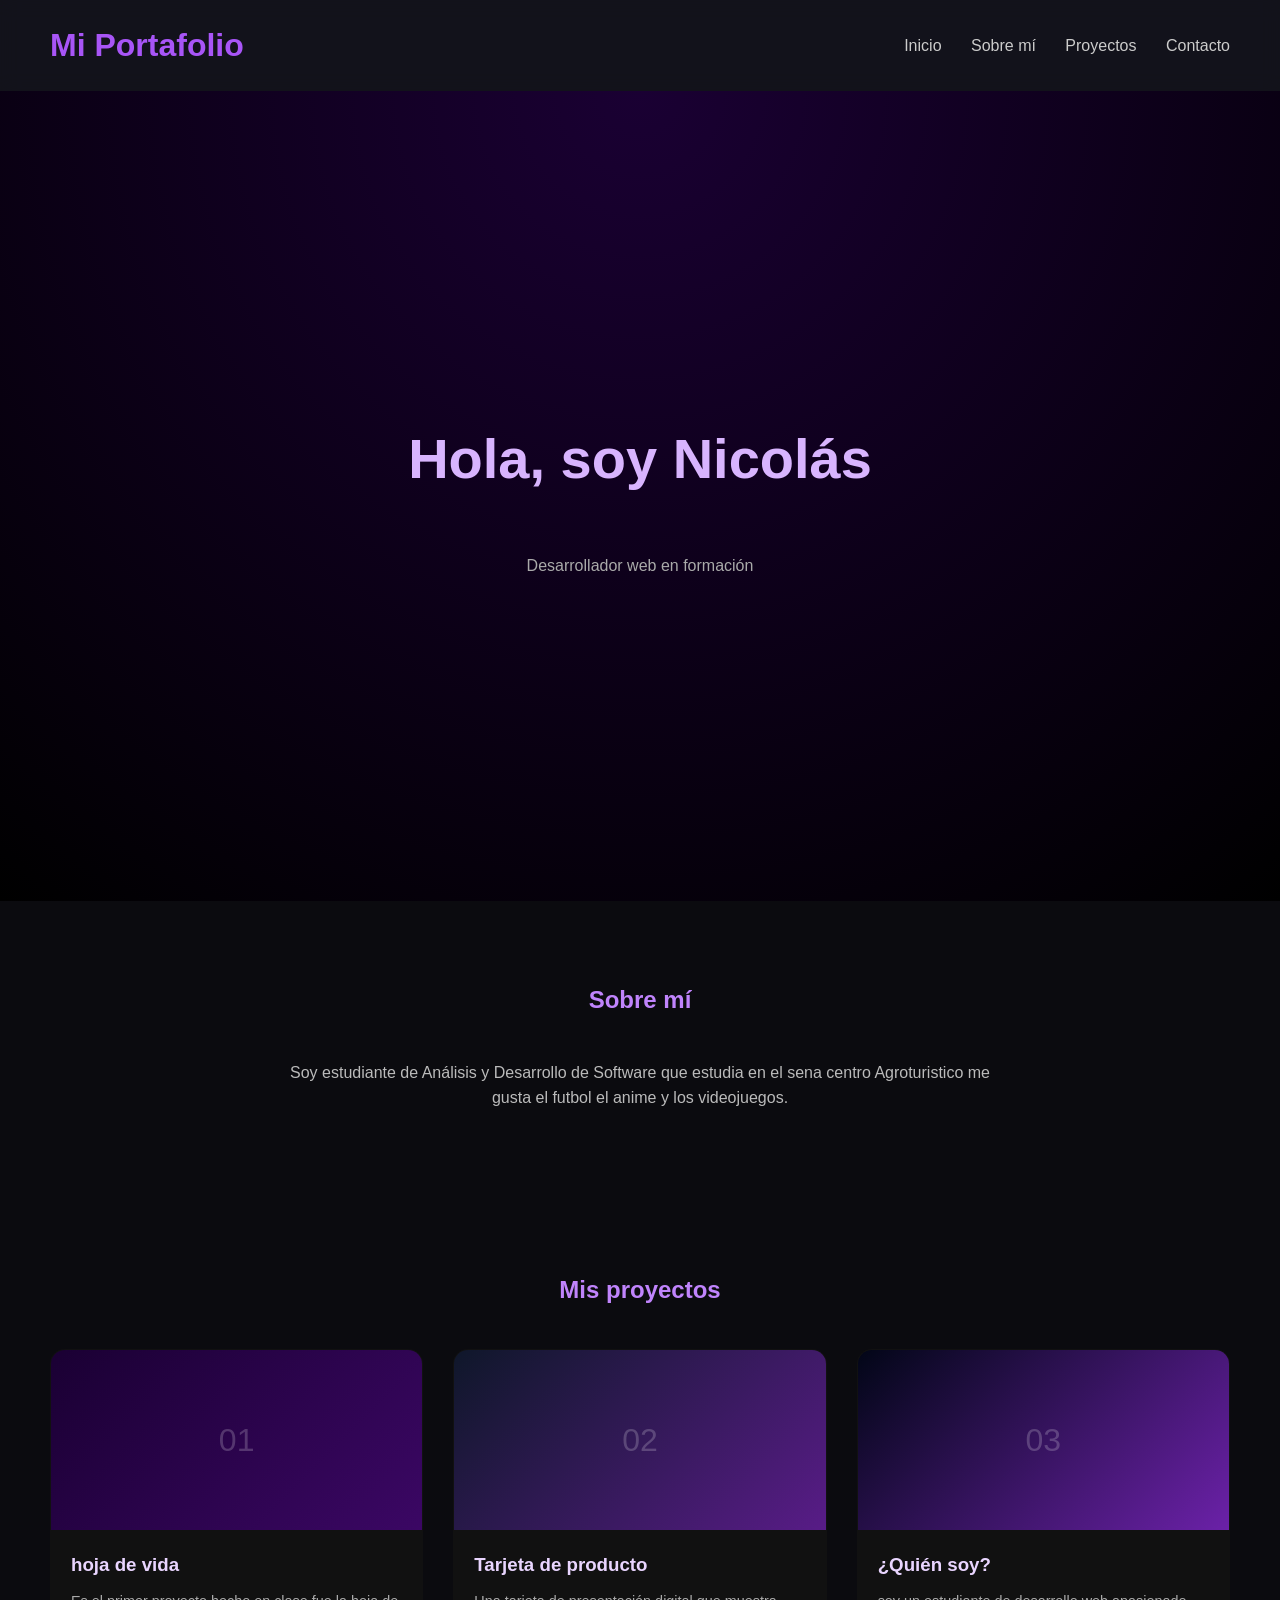
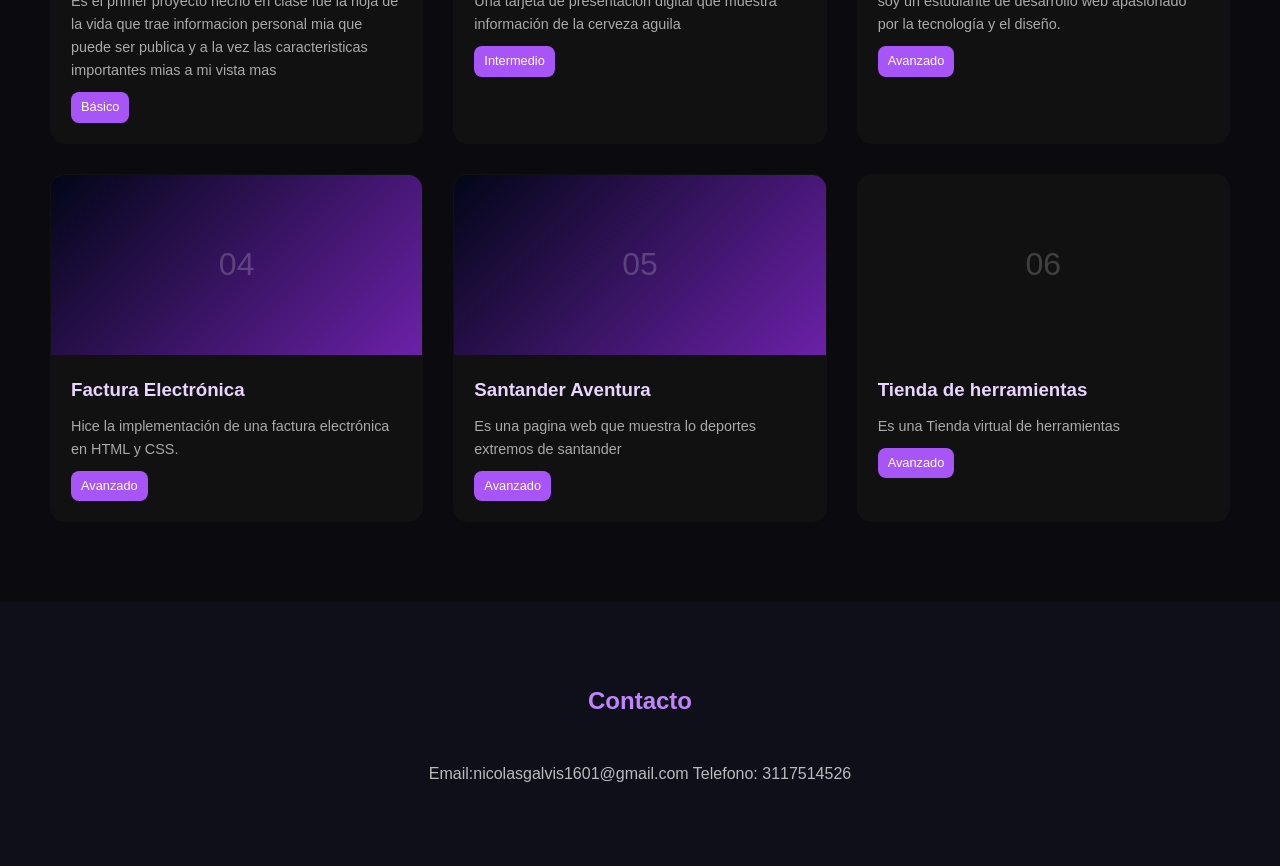
==== commit e0bb7166: "Update index.html" ====
--- a/index.html
+++ b/index.html
@@ -76,7 +76,7 @@
                         <span class="etiqueta">Avanzado</span>
                     </div>
                 </a>
-                <a href="./¿Quien soy/index.html" class="proyecto-card">
+                <a href="./Factura 1/index.html" class="proyecto-card">
                     <div class="proyecto-imagen proyecto-4">
                         <span class="numero-proyecto">04</span>
                         <div class="overlay">
@@ -91,7 +91,7 @@
                 </a>
 
             
-                <a href="./¿Quien soy/index.html" class="proyecto-card">
+                <a href="./Brief 5/index.html" class="proyecto-card">
                     <div class="proyecto-imagen proyecto-5">
                         <span class="numero-proyecto">05</span>
                         <div class="overlay">
@@ -101,6 +101,19 @@
                     <div class="proyecto-info">
                         <h3>Santander Aventura</h3>
                         <p>Es una pagina web que muestra lo deportes extremos de santander</p>
+                        <span class="etiqueta">Avanzado</span>
+                    </div>
+                </a>
+                <a href="./Tienda de herramientas/index.html" class="proyecto-card">
+                    <div class="proyecto-imagen proyecto-6">
+                        <span class="numero-proyecto">06</span>
+                        <div class="overlay">
+                            <span class="ver-mas">Ver Proyecto →</span>
+                        </div>
+                    </div>
+                    <div class="proyecto-info">
+                        <h3>Tienda de herramientas</h3>
+                        <p>Es una Tienda virtual de herramientas</p>
                         <span class="etiqueta">Avanzado</span>
                     </div>
                 </a>
@@ -117,4 +130,4 @@
     </section>
 
 </body>
-</html>+</html>
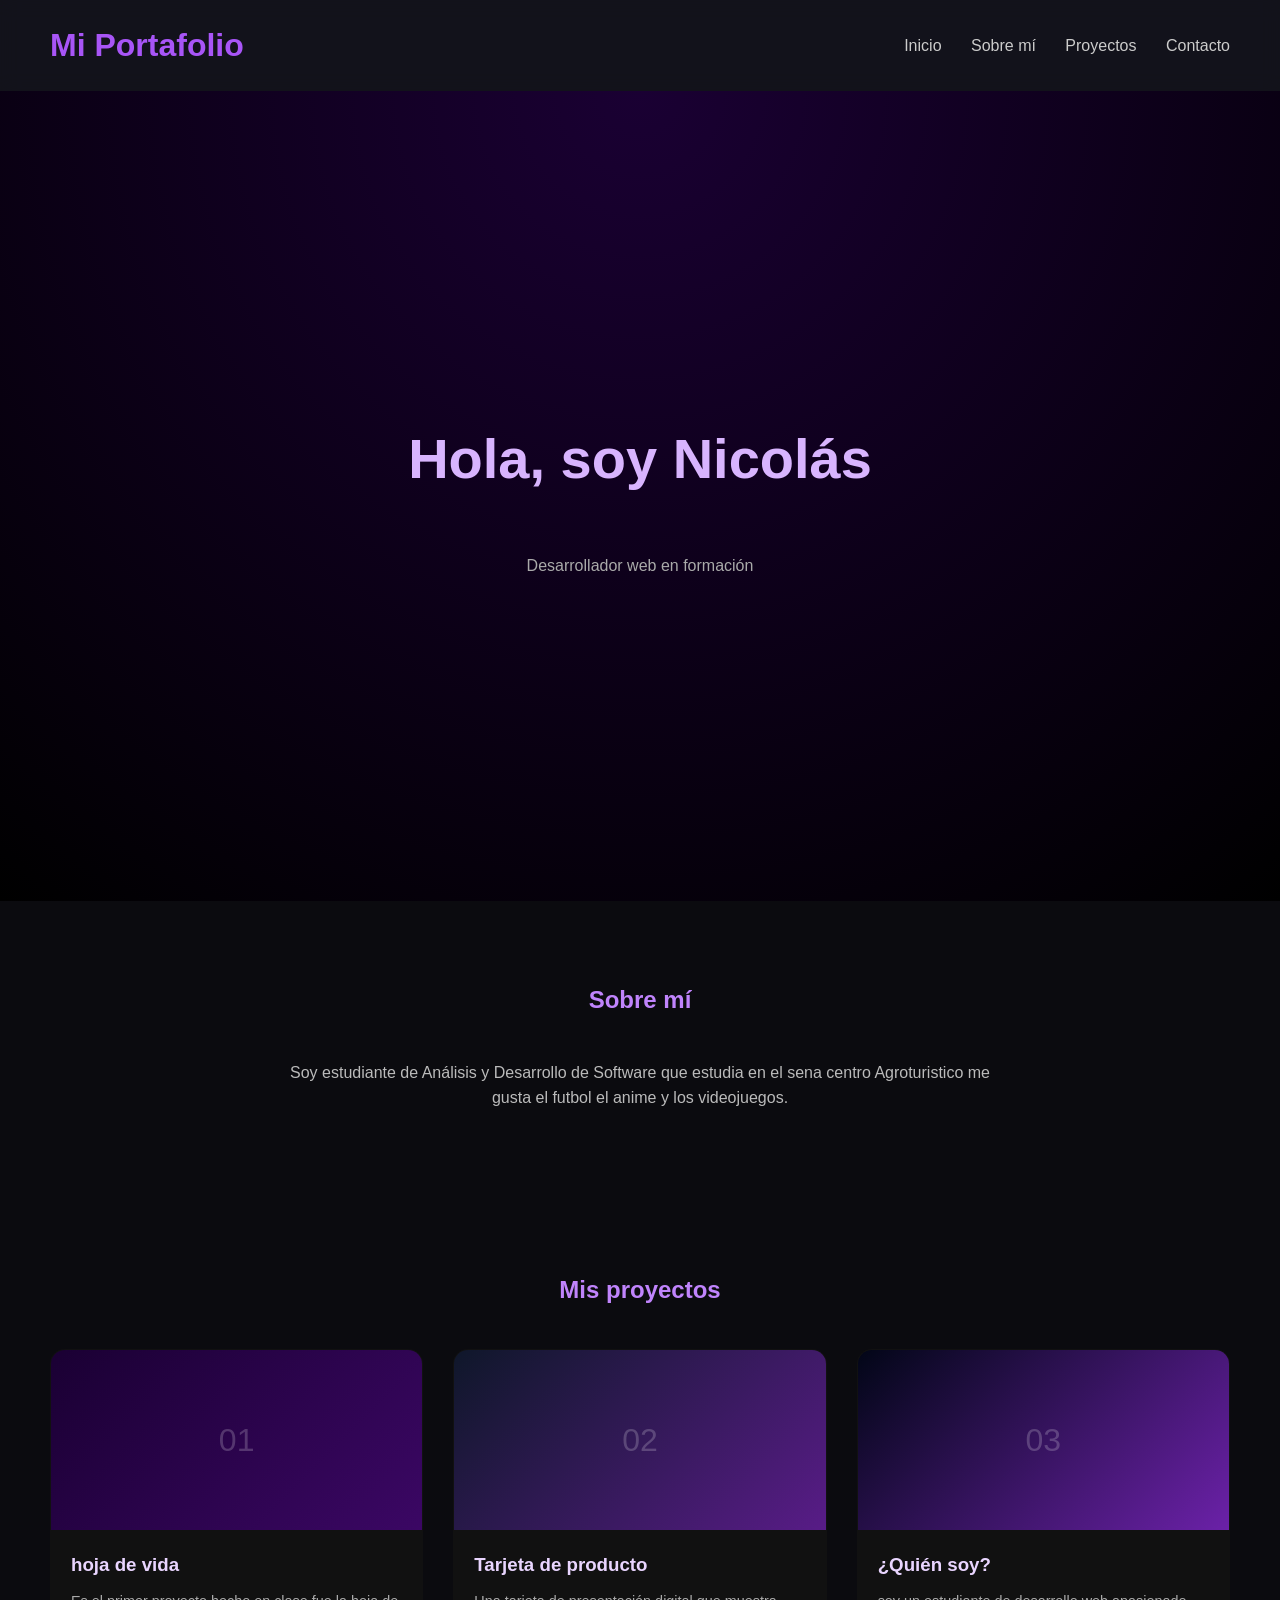
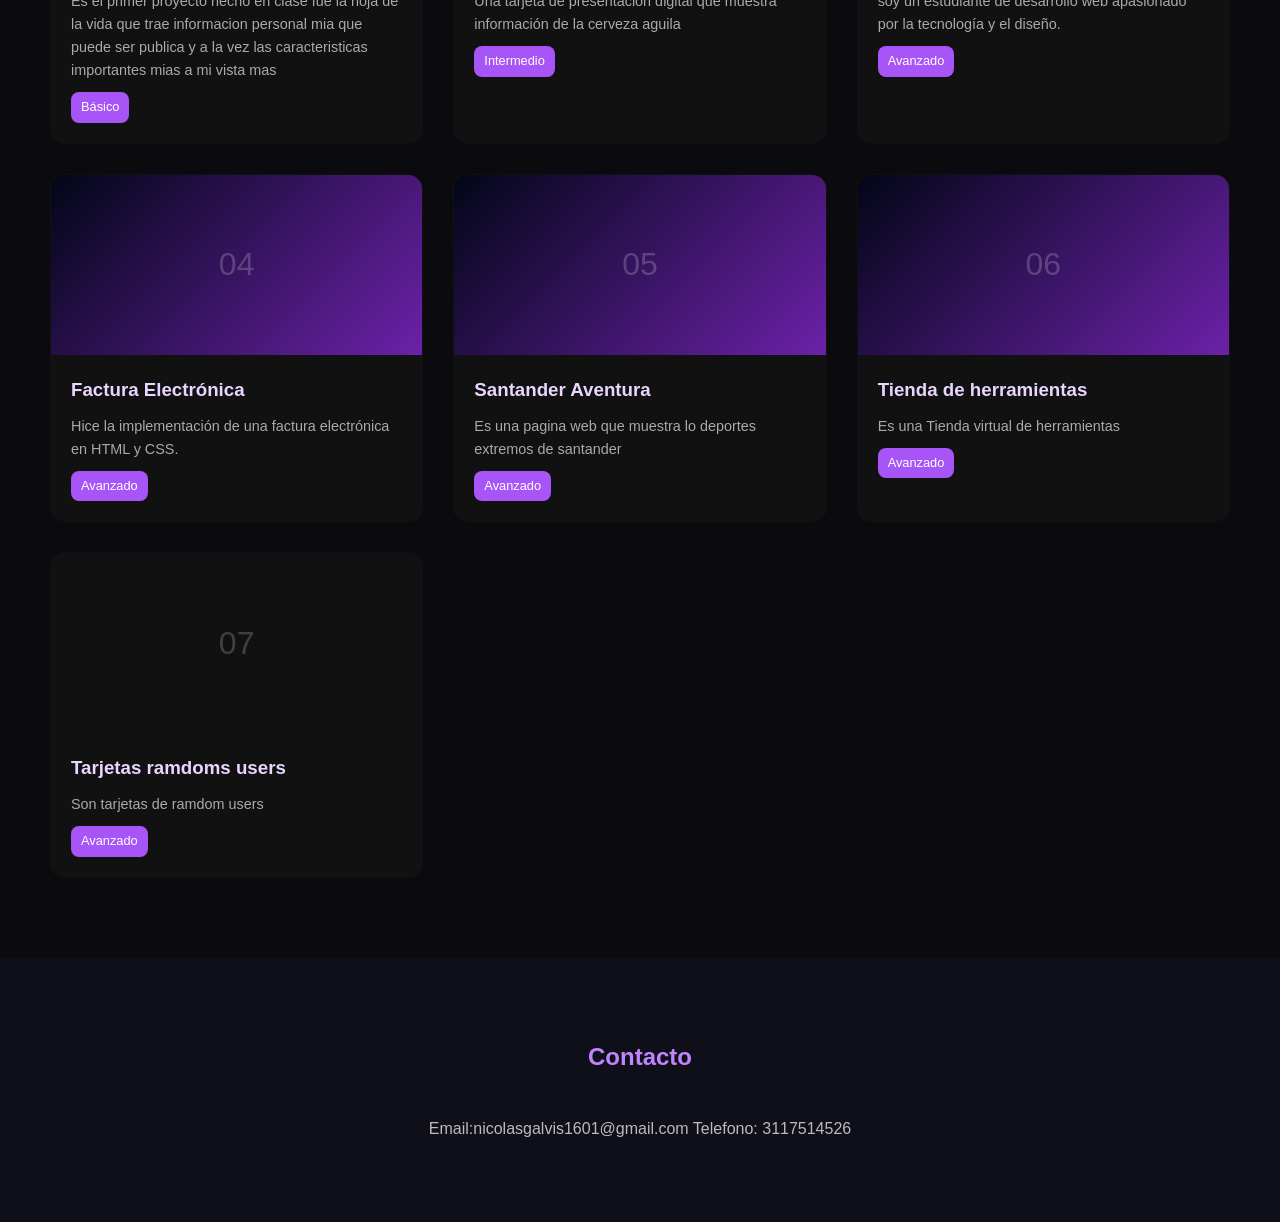
==== commit 5940fcec: "Update index.html" ====
--- a/index.html
+++ b/index.html
@@ -117,6 +117,19 @@
                         <span class="etiqueta">Avanzado</span>
                     </div>
                 </a>
+                 <a href="./Tienda de herramientas/index.html" class="proyecto-card">
+                    <div class="proyecto-imagen proyecto-7">
+                        <span class="numero-proyecto">07</span>
+                        <div class="overlay">
+                            <span class="ver-mas">Ver Proyecto →</span>
+                        </div>
+                    </div>
+                    <div class="proyecto-info">
+                        <h3>Tarjetas ramdoms users</h3>
+                        <p>Son tarjetas de ramdom users </p>
+                        <span class="etiqueta">Avanzado</span>
+                    </div>
+                </a>
     </section>
             </div>
         </div>
--- a/estilos.css
+++ b/estilos.css
@@ -115,6 +115,7 @@
 .proyecto-3 { background: linear-gradient(135deg, #020617, #6b21a8); }
 .proyecto-4 { background: linear-gradient(135deg, #020617, #6b21a8); }
 .proyecto-5 { background: linear-gradient(135deg, #020617, #6b21a8); }
+.proyecto-6 { background: linear-gradient(135deg, #020617, #6b21a8); }
 
 .numero-proyecto {
     font-size: 2rem;
@@ -172,4 +173,4 @@
 
 #contacto p {
     color: #bbb;
-}+}
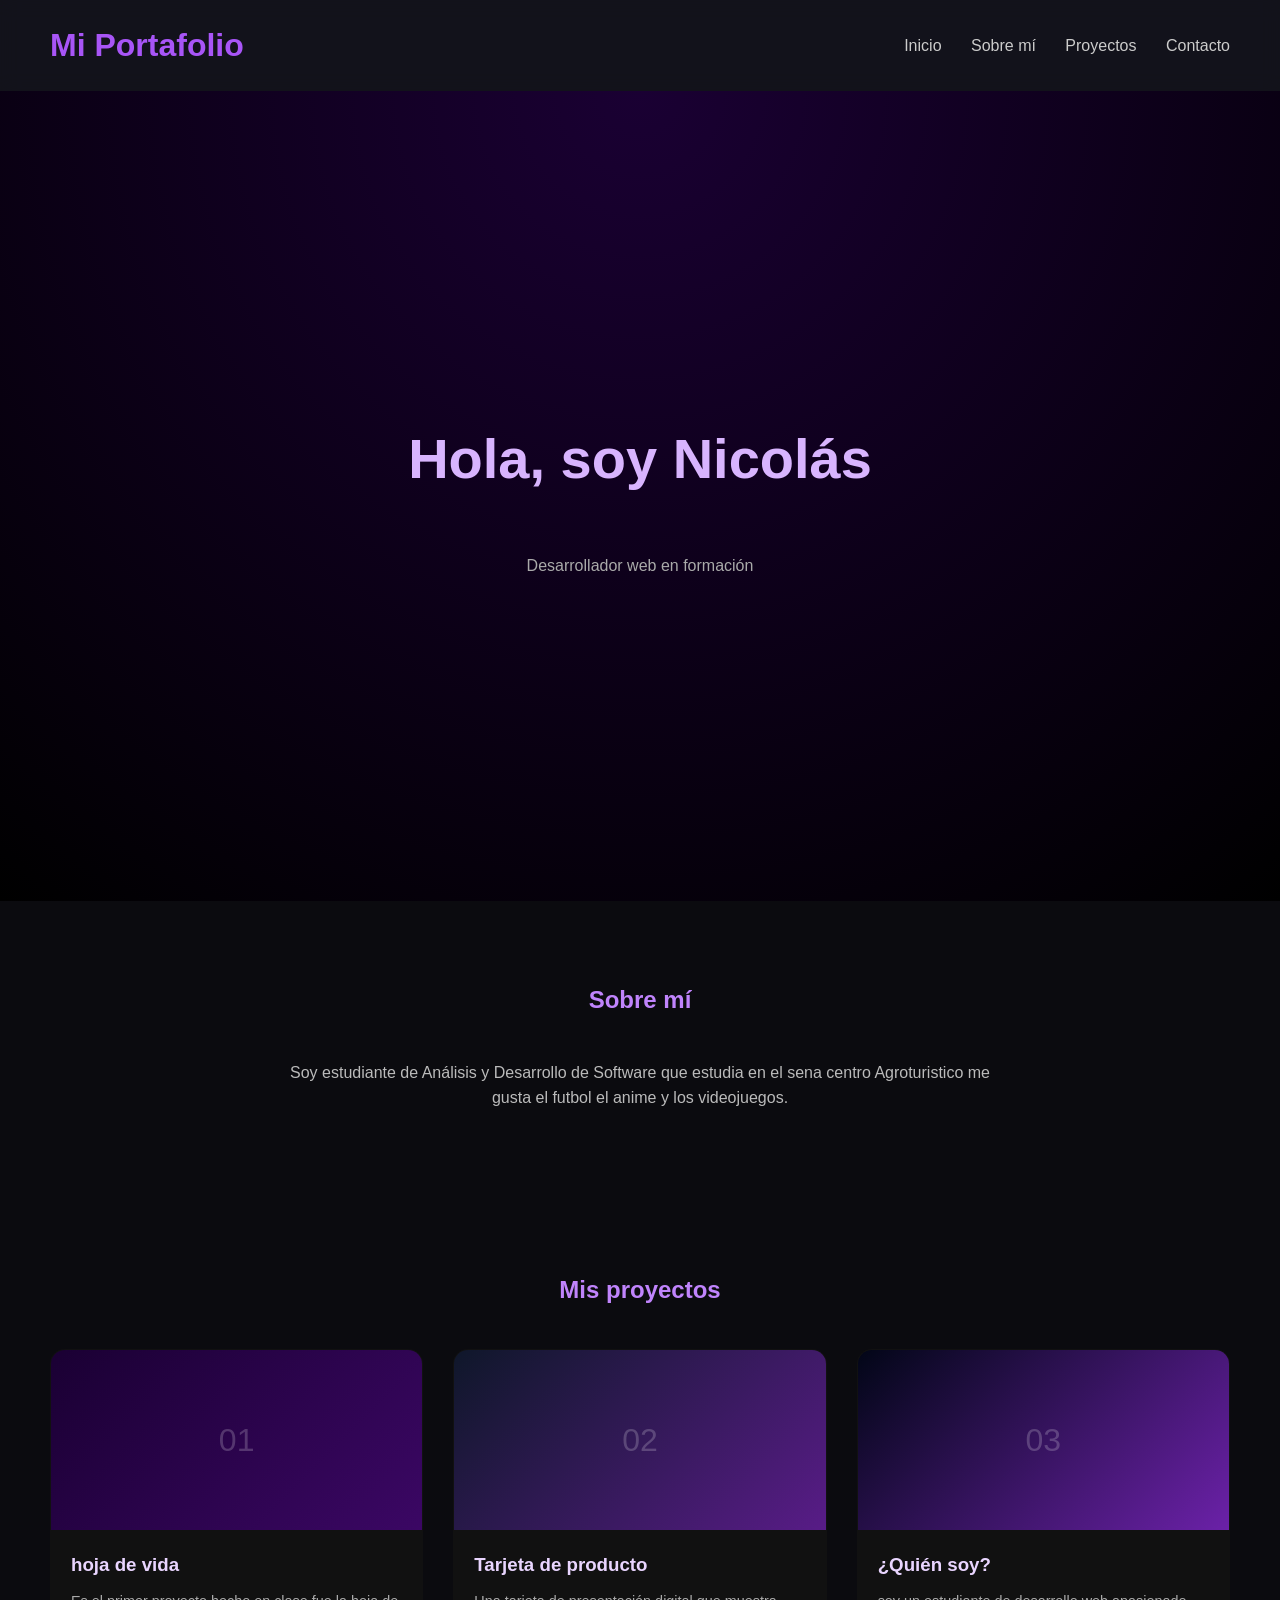
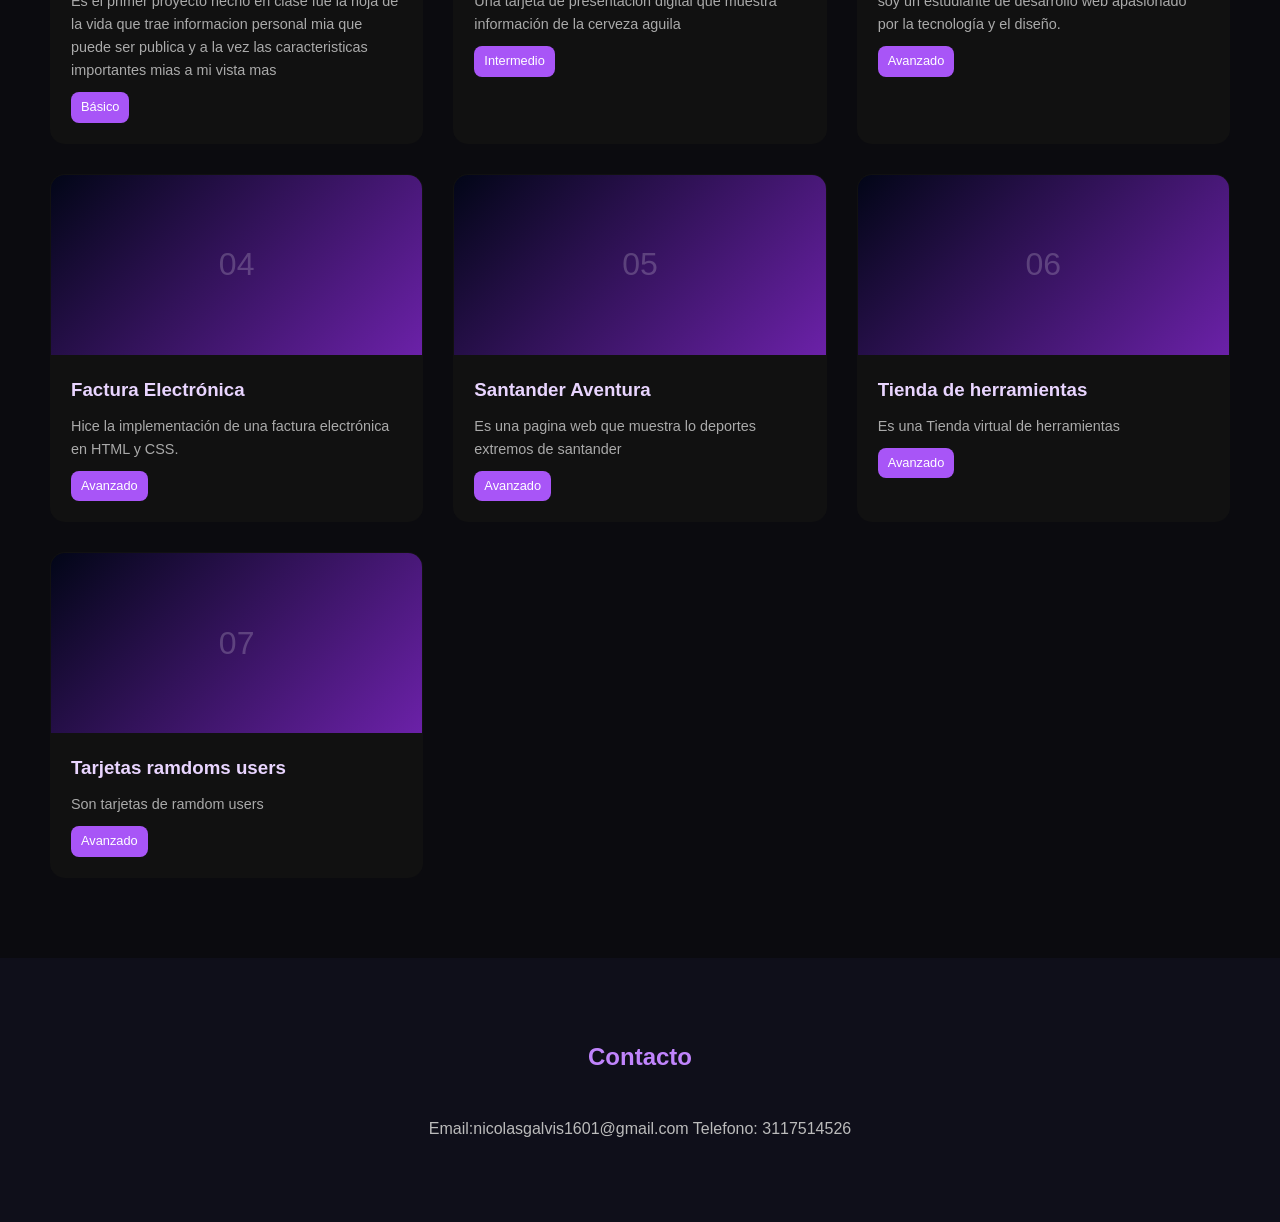
==== commit 5b959d5d: "Update index.html" ====
--- a/index.html
+++ b/index.html
@@ -117,7 +117,7 @@
                         <span class="etiqueta">Avanzado</span>
                     </div>
                 </a>
-                 <a href="./Tienda de herramientas/index.html" class="proyecto-card">
+                 <a href="./100 perfiles/index.html" class="proyecto-card">
                     <div class="proyecto-imagen proyecto-7">
                         <span class="numero-proyecto">07</span>
                         <div class="overlay">
--- a/estilos.css
+++ b/estilos.css
@@ -116,6 +116,7 @@
 .proyecto-4 { background: linear-gradient(135deg, #020617, #6b21a8); }
 .proyecto-5 { background: linear-gradient(135deg, #020617, #6b21a8); }
 .proyecto-6 { background: linear-gradient(135deg, #020617, #6b21a8); }
+.proyecto-7 { background: linear-gradient(135deg, #020617, #6b21a8); }
 
 .numero-proyecto {
     font-size: 2rem;
